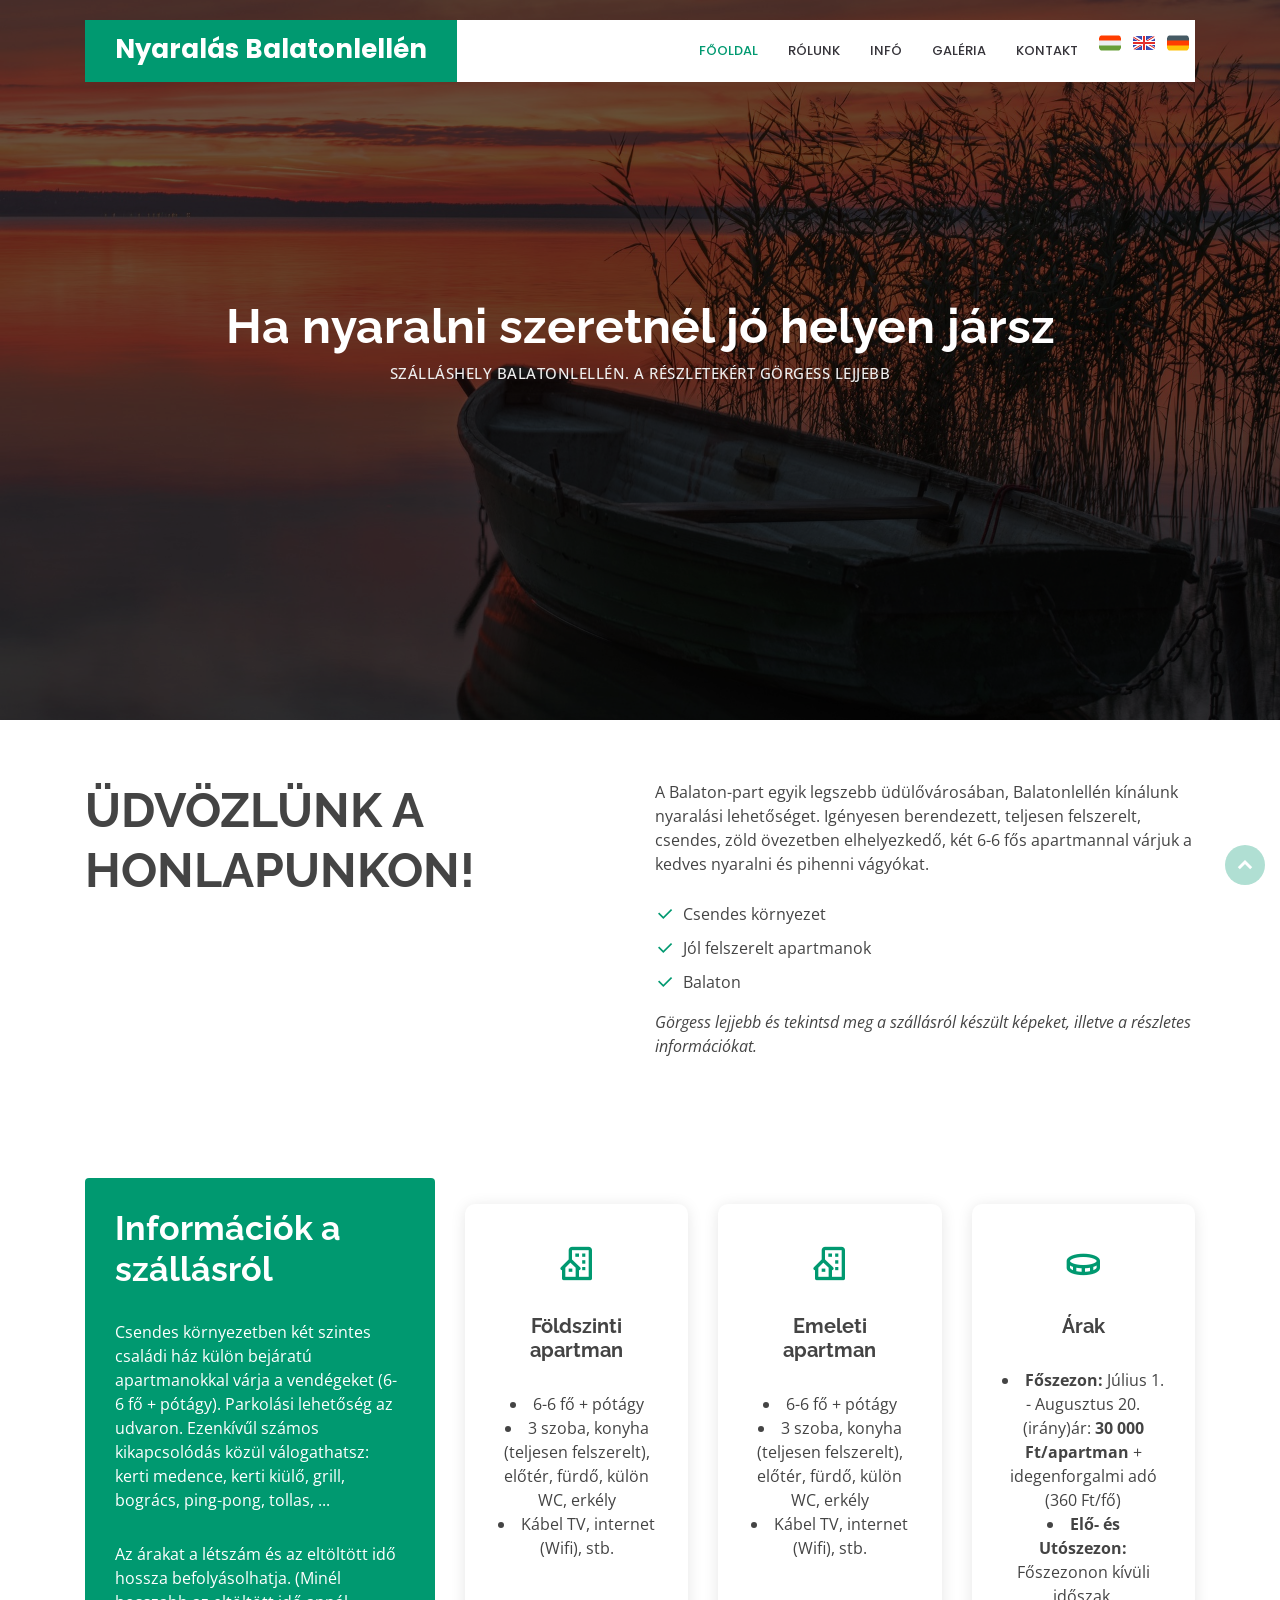
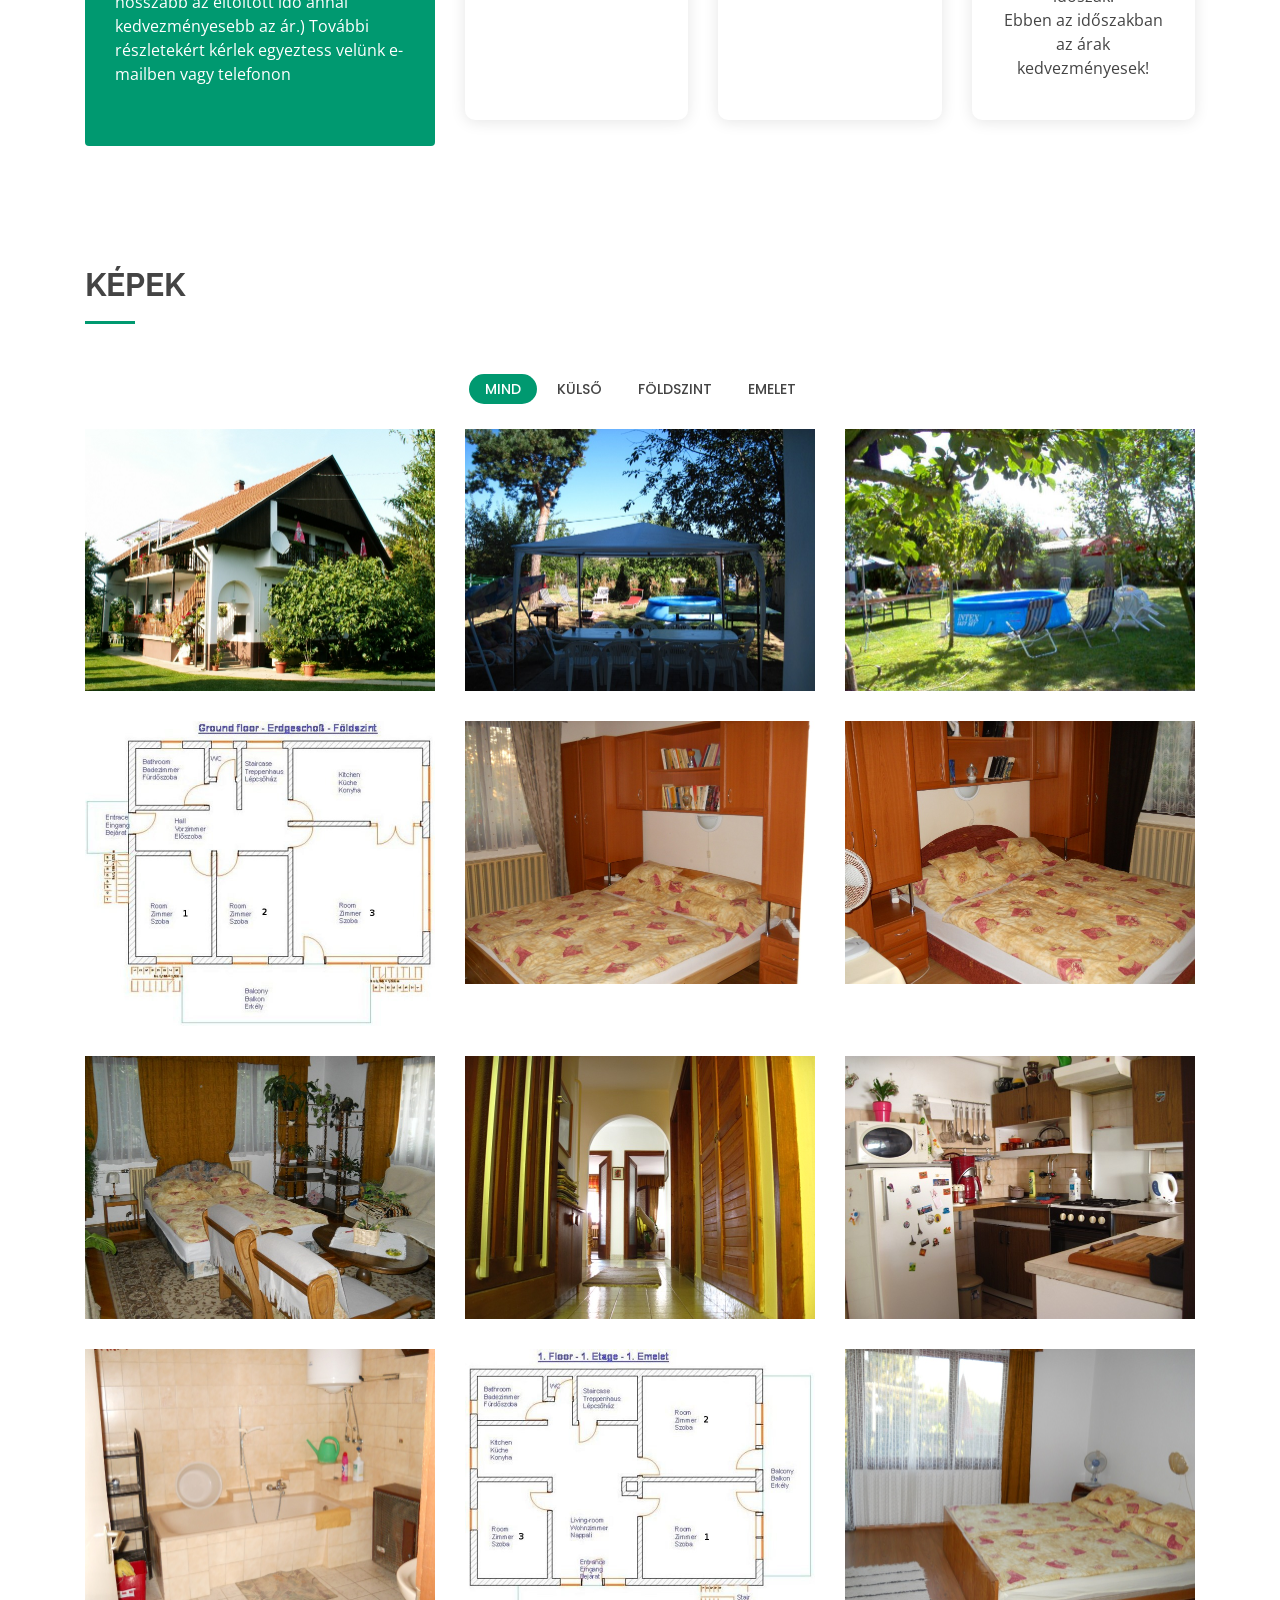
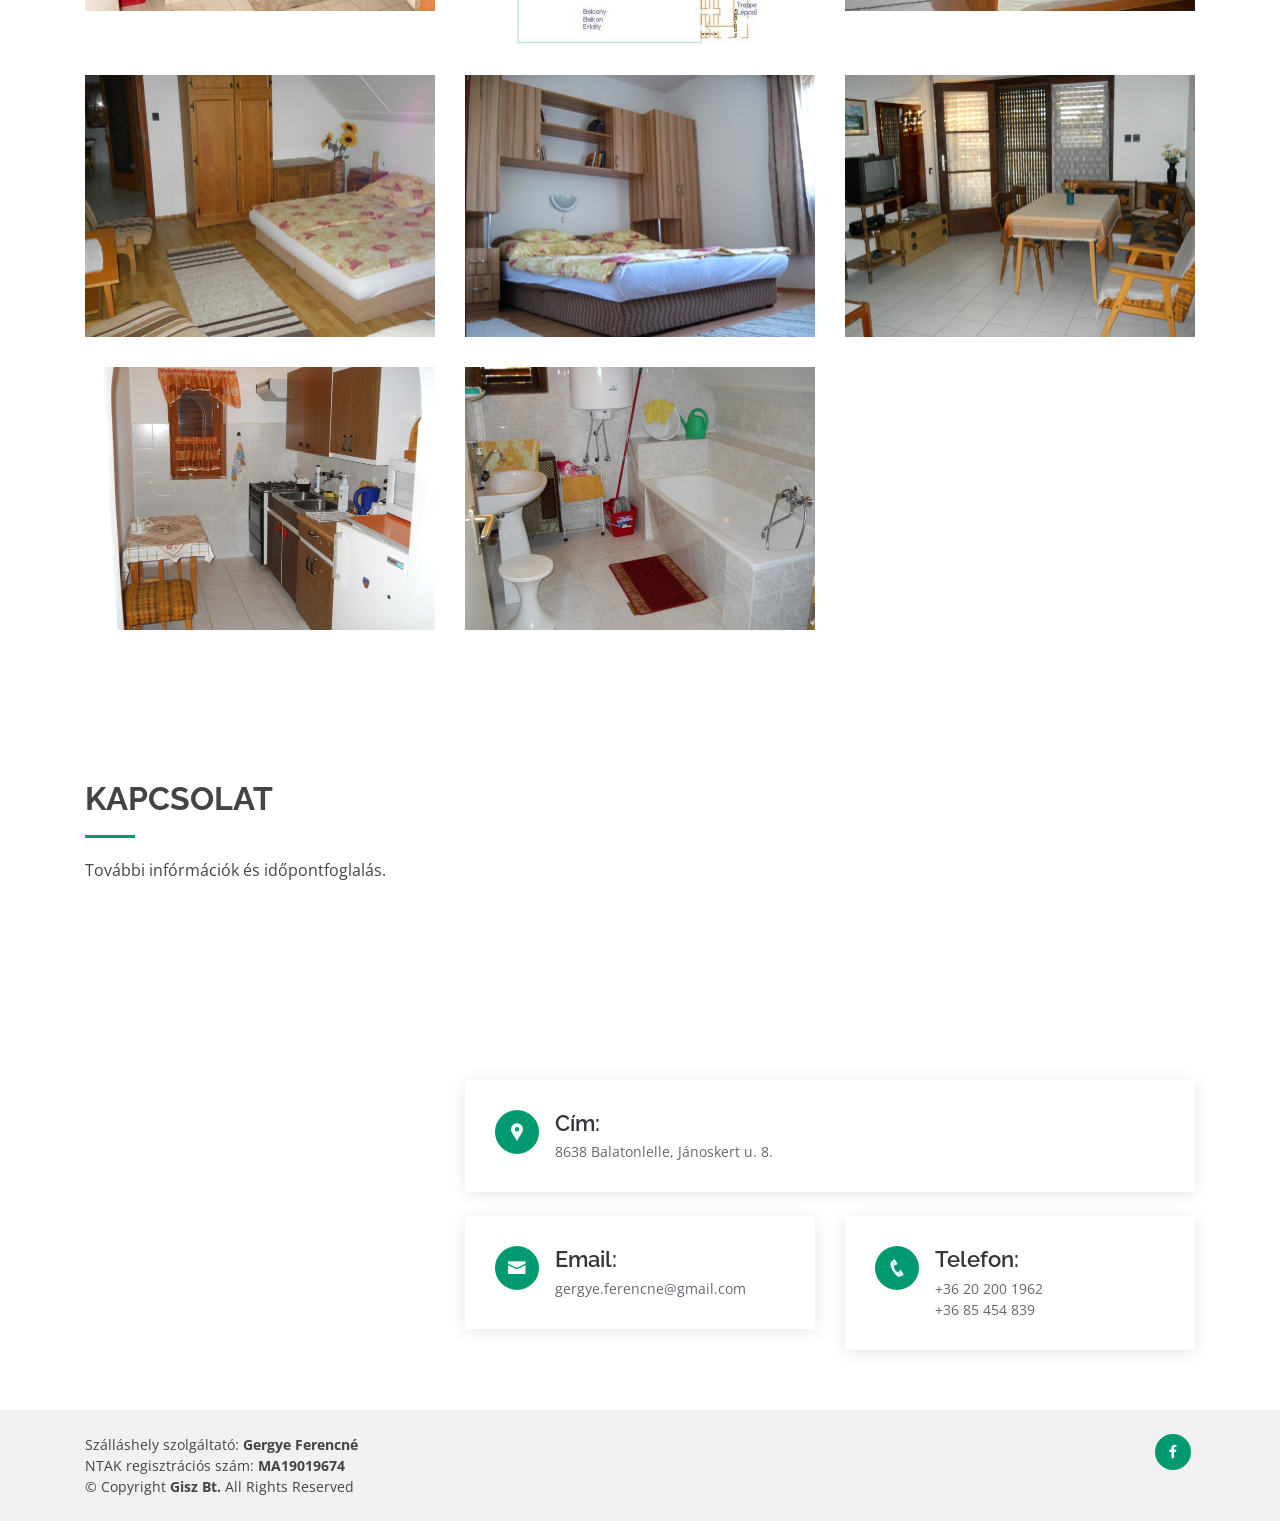
==== index.html @ f030c822 "initial" ====
<!DOCTYPE html>
<html lang="hu">

<head>
    <meta charset="utf-8">
    <meta content="width=device-width, initial-scale=1.0" name="viewport">

    <title>Holiday in Balatonlelle</title>
    <meta name="description" content="Kellemes, családbarát apartmanok Balatonlellen. Két különbejáratú apartman 3-3 szobával 6-6 főnek.">
    <meta content="Apartman, Szállás, Balaton, Balatonlelle" name="keywords">

    <link href="assets/img/favicon.ico" rel="icon">
    <link href="assets/img/favicon.ico" rel="apple-touch-icon">

    <link href="https://fonts.googleapis.com/css?family=Open+Sans:300,300i,400,400i,600,600i,700,700i|Raleway:300,300i,400,400i,500,500i,600,600i,700,700i|Poppins:300,300i,400,400i,500,500i,600,600i,700,700i"
          rel="stylesheet">

    <link href="assets/vendor/bootstrap/css/bootstrap.min.css" rel="stylesheet">
    <link href="assets/vendor/icofont/icofont.min.css" rel="stylesheet">
    <link href="assets/vendor/boxicons/css/boxicons.min.css" rel="stylesheet">
    <link href="assets/vendor/remixicon/remixicon.css" rel="stylesheet">
    <link href="assets/vendor/venobox/venobox.css" rel="stylesheet">
    <link href="assets/vendor/owl.carousel/assets/owl.carousel.min.css" rel="stylesheet">
    <link href="assets/vendor/aos/aos.css" rel="stylesheet">

    <link href="assets/css/style.css" rel="stylesheet">
</head>

<body>

<!-- ======= Header ======= -->
<header id="header" class="fixed-top d-flex align-items-center">
    <div class="container">
        <div class="header-container d-flex align-items-center">
            <div class="logo mr-auto">
                <h1 class="text-light"><a href="index.html"><span>Nyaralás Balatonlellén</span></a></h1>
                <!-- Uncomment below if you prefer to use an image logo -->
                <!-- <a href="index.html"><img src="assets/img/logo.png" alt="" class="img-fluid"></a>-->
            </div>

            <nav class="nav-menu d-none d-lg-block">
                <ul>
                    <li class="active"><a href="#header">Főoldal</a></li>
                    <li><a href="#about">Rólunk</a></li>
                    <li><a href="#info">Infó</a></li>
                    <li><a href="#gallery">Galéria</a></li>
                    <li><a href="#contact">Kontakt</a></li>

                    <li class="get-started get-started-hu"><a href="index.html"></a></li>
                    <li class="get-started get-started-en"><a href="index_en.html"></a></li>
                    <li class="get-started get-started-de"><a href="index_en.html"></a></li>
                </ul>
            </nav>
        </div>
    </div>
</header>

<!-- ======= Hero Section ======= -->
<section id="hero" class="d-flex align-items-center">
    <div class="container text-center position-relative" data-aos="fade-in" data-aos-delay="200">
        <h1>Ha nyaralni szeretnél jó helyen jársz</h1>
        <h2>Szálláshely Balatonlellén. A részletekért görgess lejjebb</h2>
    </div>
</section><!-- End Hero -->

<main id="main">

    <!-- ======= About Section ======= -->
    <section id="about" class="about">
        <div class="container">

            <div class="row content">
                <div class="col-lg-6" data-aos="fade-right" data-aos-delay="100">
                    <h2>Üdvözlünk a honlapunkon!</h2>
                </div>
                <div class="col-lg-6 pt-4 pt-lg-0" data-aos="fade-left" data-aos-delay="200">
                    <p>
                        A Balaton-part egyik legszebb üdülővárosában, Balatonlellén kínálunk nyaralási lehetőséget.
                        Igényesen berendezett, teljesen felszerelt, csendes, zöld övezetben elhelyezkedő, két 6-6 fős
                        apartmannal várjuk a kedves nyaralni és pihenni vágyókat.
                    </p>
                    <ul>
                        <li><i class="ri-check-line"></i> Csendes környezet
                        </li>
                        <li><i class="ri-check-line"></i> Jól felszerelt apartmanok
                        </li>
                        <li><i class="ri-check-line"></i> Balaton
                        </li>
                    </ul>
                    <p class="font-italic">
                        Görgess lejjebb és tekintsd meg a szállásról készült képeket, illetve a részletes információkat.
                    </p>
                </div>
            </div>

        </div>
    </section><!-- End About Section -->

    <!-- ======= Info Section ======= -->
    <section id="info" class="info">
        <div class="container">

            <div class="row">
                <div class="col-lg-4 d-flex align-items-stretch" data-aos="fade-right">
                    <div class="content">
                        <h3>Információk a szállásról</h3>
                        <p>
                            Csendes környezetben két szintes családi ház külön bejáratú apartmanokkal várja a
                            vendégeket (6-6 fő + pótágy). Parkolási lehetőség az udvaron. Ezenkívűl számos kikapcsolódás közül
                            válogathatsz: kerti medence, kerti kiülő, grill, bogrács, ping-pong, tollas, ...
                        </p>
                        <p>Az árakat a létszám és az eltöltött idő hossza befolyásolhatja. (Minél hosszabb az
                            eltöltött idő annál kedvezményesebb az ár.) További részletekért kérlek
                            egyeztess velünk e-mailben vagy telefonon</p>
                    </div>
                </div>
                <div class="col-lg-8 d-flex align-items-stretch">
                    <div class="icon-boxes d-flex flex-column justify-content-center">
                        <div class="row">
                            <div class="col-xl-4 d-flex align-items-stretch" data-aos="zoom-in" data-aos-delay="100">
                                <div class="icon-box mt-4 mt-xl-0">
                                    <i class="bx bx-building-house"></i>
                                    <h4>Földszinti apartman</h4>
                                    <li>6-6 fő + pótágy</li>
                                    <li>3 szoba, konyha (teljesen felszerelt), előtér, fürdő, külön WC, erkély</li>
                                    <li>Kábel TV, internet (Wifi), stb.</li>
                                </div>
                            </div>
                            <div class="col-xl-4 d-flex align-items-stretch" data-aos="zoom-in" data-aos-delay="100">
                                <div class="icon-box mt-4 mt-xl-0">
                                    <i class="bx bx-building-house"></i>
                                    <h4>Emeleti apartman</h4>
                                    <li>6-6 fő + pótágy</li>
                                    <li>3 szoba, konyha (teljesen felszerelt), előtér, fürdő, külön WC, erkély</li>
                                    <li>Kábel TV, internet (Wifi), stb.</li>
                                </div>
                            </div>
                            <div class="col-xl-4 d-flex align-items-stretch" data-aos="zoom-in" data-aos-delay="200">
                                <div class="icon-box mt-4 mt-xl-0">
                                    <i class="bx bx-coin"></i>
                                    <h4>Árak</h4>
                                    <li><b>Főszezon:</b> Július 1. - Augusztus 20.<br/>
                                        (irány)ár: <b>30 000 Ft/apartman</b> + idegenforgalmi adó (360 Ft/fő)
                                    </li>
                                    <li><b>Elő- és Utószezon:</b> Főszezonon kívüli időszak.<br/>
                                        Ebben az időszakban az árak kedvezményesek!
                                    </li>
                                </div>
                            </div>
                        </div>
                    </div><!-- End .content-->
                </div>
            </div>

        </div>
    </section><!-- End Info Section -->

    <!-- ======= Portfolio Section ======= -->
    <section id="gallery" class="portfolio">
        <div class="container">

            <div class="section-title" data-aos="fade-left">
                <h2>Képek</h2>
            </div>

            <div class="row" data-aos="fade-up" data-aos-delay="100">
                <div class="col-lg-12 d-flex justify-content-center">
                    <ul id="portfolio-flters">
                        <li data-filter="*" class="filter-active">Mind</li>
                        <li data-filter=".filter-out">Külső</li>
                        <li data-filter=".filter-ground">Földszint</li>
                        <li data-filter=".filter-upstairs">Emelet</li>
                    </ul>
                </div>
            </div>

            <div class="row portfolio-container" data-aos="fade-up" data-aos-delay="200">

                <div class="col-lg-4 col-md-6 portfolio-item filter-out">
                    <div class="portfolio-wrap">
                        <img src="assets/img/gallery/kulso1.JPG" class="img-fluid" alt="">
                        <div class="portfolio-info">
                            <div class="portfolio-links">
                                <a href="assets/img/gallery/kulso1.JPG" data-gall="portfolioGallery"
                                   class="venobox" title="Külső"><i class="bx bx-zoom-in"></i></a>
                            </div>
                        </div>
                    </div>
                </div>

                <div class="col-lg-4 col-md-6 portfolio-item filter-out">
                    <div class="portfolio-wrap">
                        <img src="assets/img/gallery/udvar1.JPG" class="img-fluid" alt="">
                        <div class="portfolio-info">
                            <div class="portfolio-links">
                                <a href="assets/img/gallery/udvar1.JPG" data-gall="portfolioGallery"
                                   class="venobox" title="Udvar"><i class="bx bx-zoom-in"></i></a>
                            </div>
                        </div>
                    </div>
                </div>

                <div class="col-lg-4 col-md-6 portfolio-item filter-out">
                    <div class="portfolio-wrap">
                        <img src="assets/img/gallery/udvar2.JPG" class="img-fluid" alt="">
                        <div class="portfolio-info">
                            <div class="portfolio-links">
                                <a href="assets/img/gallery/udvar2.JPG" data-gall="portfolioGallery"
                                   class="venobox" title="Udvar"><i class="bx bx-zoom-in"></i></a>
                            </div>
                        </div>
                    </div>
                </div>

                <div class="col-lg-4 col-md-6 portfolio-item filter-ground">
                    <div class="portfolio-wrap">
                        <img src="assets/img/gallery/also_szint.JPG" class="img-fluid" alt="">
                        <div class="portfolio-info">
                            <div class="portfolio-links">
                                <a href="assets/img/gallery/also_szint.JPG" data-gall="portfolioGallery"
                                   class="venobox" title="Alsó szint"><i class="bx bx-zoom-in"></i></a>
                            </div>
                        </div>
                    </div>
                </div>

                <div class="col-lg-4 col-md-6 portfolio-item filter-ground">
                    <div class="portfolio-wrap">
                        <img src="assets/img/gallery/szoba1_also.JPG" class="img-fluid" alt="">
                        <div class="portfolio-info">
                            <div class="portfolio-links">
                                <a href="assets/img/gallery/szoba1_also.JPG" data-gall="portfolioGallery"
                                   class="venobox" title="Szoba"><i class="bx bx-zoom-in"></i></a>
                            </div>
                        </div>
                    </div>
                </div>

                <div class="col-lg-4 col-md-6 portfolio-item filter-ground">
                    <div class="portfolio-wrap">
                        <img src="assets/img/gallery/szoba2_also.JPG" class="img-fluid" alt="">
                        <div class="portfolio-info">
                            <div class="portfolio-links">
                                <a href="assets/img/gallery/szoba2_also.JPG" data-gall="portfolioGallery"
                                   class="venobox" title="Szoba"><i class="bx bx-zoom-in"></i></a>
                            </div>
                        </div>
                    </div>
                </div>

                <div class="col-lg-4 col-md-6 portfolio-item filter-ground">
                    <div class="portfolio-wrap">
                        <img src="assets/img/gallery/szoba3_also.JPG" class="img-fluid" alt="">
                        <div class="portfolio-info">
                            <div class="portfolio-links">
                                <a href="assets/img/gallery/szoba3_also.JPG" data-gall="portfolioGallery"
                                   class="venobox" title="Szoba"><i class="bx bx-zoom-in"></i></a>
                            </div>
                        </div>
                    </div>
                </div>

                <div class="col-lg-4 col-md-6 portfolio-item filter-ground">
                    <div class="portfolio-wrap">
                        <img src="assets/img/gallery/hall_also.JPG" class="img-fluid" alt="">
                        <div class="portfolio-info">
                            <div class="portfolio-links">
                                <a href="assets/img/gallery/hall_also.JPG" data-gall="portfolioGallery"
                                   class="venobox" title="Előtér"><i class="bx bx-zoom-in"></i></a>
                            </div>
                        </div>
                    </div>
                </div>

                <div class="col-lg-4 col-md-6 portfolio-item filter-ground">
                    <div class="portfolio-wrap">
                        <img src="assets/img/gallery/konyha_also.JPG" class="img-fluid" alt="">
                        <div class="portfolio-info">
                            <div class="portfolio-links">
                                <a href="assets/img/gallery/konyha_also.JPG" data-gall="portfolioGallery"
                                   class="venobox" title="Konyha"><i class="bx bx-zoom-in"></i></a>
                            </div>
                        </div>
                    </div>
                </div>

                <div class="col-lg-4 col-md-6 portfolio-item filter-ground">
                    <div class="portfolio-wrap">
                        <img src="assets/img/gallery/furdo_also.JPG" class="img-fluid" alt="">
                        <div class="portfolio-info">
                            <div class="portfolio-links">
                                <a href="assets/img/gallery/furdo_also.JPG" data-gall="portfolioGallery"
                                   class="venobox" title="Fürdő"><i class="bx bx-zoom-in"></i></a>
                            </div>
                        </div>
                    </div>
                </div>

                <div class="col-lg-4 col-md-6 portfolio-item filter-upstairs">
                    <div class="portfolio-wrap">
                        <img src="assets/img/gallery/emelet.JPG" class="img-fluid" alt="">
                        <div class="portfolio-info">
                            <div class="portfolio-links">
                                <a href="assets/img/gallery/emelet.JPG" data-gall="portfolioGallery"
                                   class="venobox" title="Emelet"><i class="bx bx-zoom-in"></i></a>
                            </div>
                        </div>
                    </div>
                </div>

                <div class="col-lg-4 col-md-6 portfolio-item filter-upstairs">
                    <div class="portfolio-wrap">
                        <img src="assets/img/gallery/szoba1_emelet.JPG" class="img-fluid" alt="">
                        <div class="portfolio-info">
                            <div class="portfolio-links">
                                <a href="assets/img/gallery/szoba1_emelet.JPG" data-gall="portfolioGallery"
                                   class="venobox" title="Szoba"><i class="bx bx-zoom-in"></i></a>
                            </div>
                        </div>
                    </div>
                </div>

                <div class="col-lg-4 col-md-6 portfolio-item filter-upstairs">
                    <div class="portfolio-wrap">
                        <img src="assets/img/gallery/szoba2_emelet.JPG" class="img-fluid" alt="">
                        <div class="portfolio-info">
                            <div class="portfolio-links">
                                <a href="assets/img/gallery/szoba2_emelet.JPG" data-gall="portfolioGallery"
                                   class="venobox" title="Szoba"><i class="bx bx-zoom-in"></i></a>
                            </div>
                        </div>
                    </div>
                </div>

                <div class="col-lg-4 col-md-6 portfolio-item filter-upstairs">
                    <div class="portfolio-wrap">
                        <img src="assets/img/gallery/szoba3_emelet.JPG" class="img-fluid" alt="">
                        <div class="portfolio-info">
                            <div class="portfolio-links">
                                <a href="assets/img/gallery/szoba3_emelet.JPG" data-gall="portfolioGallery"
                                   class="venobox" title="Szoba"><i class="bx bx-zoom-in"></i></a>
                            </div>
                        </div>
                    </div>
                </div>

                <div class="col-lg-4 col-md-6 portfolio-item filter-upstairs">
                    <div class="portfolio-wrap">
                        <img src="assets/img/gallery/hall_emelet.JPG" class="img-fluid" alt="">
                        <div class="portfolio-info">
                            <div class="portfolio-links">
                                <a href="assets/img/gallery/hall_emelet.JPG" data-gall="portfolioGallery"
                                   class="venobox" title="Előtér"><i class="bx bx-zoom-in"></i></a>
                            </div>
                        </div>
                    </div>
                </div>

                <div class="col-lg-4 col-md-6 portfolio-item filter-upstairs">
                    <div class="portfolio-wrap">
                        <img src="assets/img/gallery/konyha_emelet.JPG" class="img-fluid" alt="">
                        <div class="portfolio-info">
                            <div class="portfolio-links">
                                <a href="assets/img/gallery/konyha_emelet.JPG" data-gall="portfolioGallery"
                                   class="venobox" title="Konyha"><i class="bx bx-zoom-in"></i></a>
                            </div>
                        </div>
                    </div>
                </div>

                <div class="col-lg-4 col-md-6 portfolio-item filter-upstairs">
                    <div class="portfolio-wrap">
                        <img src="assets/img/gallery/furdo_emelet.JPG" class="img-fluid" alt="">
                        <div class="portfolio-info">
                            <div class="portfolio-links">
                                <a href="assets/img/gallery/furdo_emelet.JPG" data-gall="portfolioGallery"
                                   class="venobox" title="Fürdő"><i class="bx bx-zoom-in"></i></a>
                            </div>
                        </div>
                    </div>
                </div>

            </div>
        </div>
    </section><!-- End Portfolio Section -->

    <!-- ======= Contact Section ======= -->
    <section id="contact" class="contact">
        <div class="container">
            <div class="row">
                <div class="col-lg-4" data-aos="fade-right">
                    <div class="section-title">
                        <h2>Kapcsolat</h2>
                        <p>További infórmációk és időpontfoglalás.</p>
                    </div>
                </div>

                <div class="col-lg-8" data-aos="fade-up" data-aos-delay="100">
                    <iframe style="border:0; width: 100%; height: 270px;"
                            src="https://www.google.com/maps/embed?pb=!1m21!1m12!1m3!1d789.2087166116268!2d17.696441098929743!3d46.77758957178244!2m3!1f0!2f0!3f0!3m2!1i1024!2i768!4f13.1!4m6!3e0!4m0!4m3!3m2!1d46.7779397!2d17.6967851!5e0!3m2!1shu!2shu!4v1587500261758!5m2!1shu!2shu"
                            frameborder="0" allowfullscreen></iframe>
                    <div class="info mt-4">
                        <i class="icofont-google-map"></i>
                        <h4>Cím:</h4>
                        <p>8638 Balatonlelle, Jánoskert u. 8.</p>
                    </div>
                    <div class="row">
                        <div class="col-lg-6 mt-4">
                            <div class="info">
                                <i class="icofont-envelope"></i>
                                <h4>Email:</h4>
                                <p>gergye.ferencne@gmail.com</p>
                            </div>
                        </div>
                        <div class="col-lg-6">
                            <div class="info w-100 mt-4">
                                <i class="icofont-phone"></i>
                                <h4>Telefon:</h4>
                                <p>+36 20 200 1962</p>
                                <p>+36 85 454 839</p>
                            </div>
                        </div>
                    </div>
                </div>
            </div>

        </div>
    </section><!-- End Contact Section -->

</main><!-- End #main -->

<!-- ======= Footer ======= -->
<footer id="footer">
    <div class="container d-md-flex py-4">

        <div class="mr-md-auto text-center text-md-left">
            <div class="copyright">
                Szálláshely szolgáltató: <strong><span>Gergye Ferencné</span></strong><br/>
                NTAK regisztrációs szám: <strong><span>MA19019674</span></strong><br/>
                &copy; Copyright <strong><span>Gisz Bt.</span></strong> All Rights Reserved
            </div>
        </div>
        <div class="social-links text-center text-md-right pt-3 pt-md-0">
            <a href="https://www.facebook.com/holiday.giszbt.hu" class="facebook"><i class="bx bxl-facebook"></i></a>
        </div>
    </div>
</footer><!-- End Footer -->

<a href="#" class="back-to-top"><i class="icofont-simple-up"></i></a>

<!-- Vendor JS Files -->
<script src="assets/vendor/jquery/jquery.min.js"></script>
<script src="assets/vendor/bootstrap/js/bootstrap.bundle.min.js"></script>
<script src="assets/vendor/jquery.easing/jquery.easing.min.js"></script>
<script src="assets/vendor/php-email-form/validate.js"></script>
<script src="assets/vendor/waypoints/jquery.waypoints.min.js"></script>
<script src="assets/vendor/counterup/counterup.min.js"></script>
<script src="assets/vendor/isotope-layout/isotope.pkgd.min.js"></script>
<script src="assets/vendor/venobox/venobox.min.js"></script>
<script src="assets/vendor/owl.carousel/owl.carousel.min.js"></script>
<script src="assets/vendor/aos/aos.js"></script>

<!-- Template Main JS File -->
<script src="assets/js/main.js"></script>

</body>

</html>
---- assets/vendor/venobox/venobox.css ----
/* ------ venobox.css --------*/
.vbox-overlay *, .vbox-overlay *:before, .vbox-overlay *:after{
    -webkit-backface-visibility: hidden;
    -webkit-box-sizing:border-box;
    -moz-box-sizing:border-box;
    box-sizing:border-box;
}
.vbox-overlay * { 
    -webkit-backface-visibility: visible;
    backface-visibility: visible;
}
.vbox-overlay{
    display: -webkit-flex;
    display: flex;
    -webkit-flex-direction: column;
    flex-direction: column;
    -webkit-justify-content: center;
    justify-content: center;
    -webkit-align-items: center;
    align-items: center;
    position: fixed;
    left: 0;
    top: 0;
    bottom: 0;
    right: 0;
    z-index: 999999;
}

/* ----- navigation ----- */
.vbox-title{
    width: 100%;
    height: 40px;
    float: left;
    text-align: center;
    line-height: 28px;
    font-size: 12px;
    padding: 6px 50px;
    overflow: hidden;
    position: fixed;
    display: none;
    left: 0;
    z-index: 89;
}
.vbox-close{
    cursor: pointer;
    position: fixed;
    top: -1px;
    right: 0;
    width: 50px;
    height: 40px;
    padding: 6px;
    display: block;
    background-position:10px center;
    overflow: hidden;
    font-size: 24px;
    line-height: 1;
    text-align: center;
    z-index: 99;
}
.vbox-left{
    cursor: pointer;
    position: fixed;
    left: 0;
    height: 40px;
    overflow: hidden;
    line-height: 28px;
    font-size: 12px;
    z-index: 99;
    display: flex;
    align-items:center;
}
.vbox-num{
    display: inline-block;
    margin: 6px 0 6px 15px;
}
/* ----- Social share ----- */
.vbox-share{
    line-height: 28px;
    font-size: 12px;
    overflow: hidden;
    position: fixed;
    left: 0;
    z-index: 98;
    display: flex;
    align-items:center;
    justify-content: center;
    width: 100%;
    text-align: center;
}
.vbox-share svg{
    max-height: 28px;
    width: 28px;
    z-index: 10;
    margin-left: 12px;
    margin-top: 6px;
    margin-bottom: 6px;
    vertical-align: middle;
}


/* ----- navigation ARROWS ----- */
.vbox-next, .vbox-prev{
    position: fixed;
    top: 50%;
    margin-top: -15px;
    overflow: hidden;
    cursor: pointer;
    display: block;
    width: 45px;
    height: 45px;
    z-index: 99;
}
.vbox-next span, .vbox-prev span{
    position: relative;
    width: 20px;
    height: 20px;
    border: 2px solid transparent;
    border-top-color: #B6B6B6;
    border-right-color: #B6B6B6;
    text-indent: -100px;
    position: absolute;
    top: 8px;
    display: block;
}
.vbox-prev{
    left: 15px;
}
.vbox-next{
    right: 15px;
}
.vbox-prev span{
    left: 10px;
    -ms-transform: rotate(-135deg);
    -webkit-transform: rotate(-135deg);
    transform: rotate(-135deg);
}
.vbox-next span{
    -ms-transform: rotate(45deg);
    -webkit-transform: rotate(45deg);
    transform: rotate(45deg);
    right: 10px;
}
/* ------- inline window ------ */
.vbox-inline{
    width: 420px;
    height: 315px;
    height: 70vh;
    padding: 10px;
    background: #fff;
    margin: 0 auto;
    overflow: auto;
    text-align: left;
}
/* ------- Video & iFrames window ------ */
.venoframe{
    max-width: 100%;
    width: 100%;
    border: none;
    width: 100%;
    height: 260px;
    height: 70vh;
}
.venoframe.vbvid{
    height: 260px;
}
@media (min-width: 768px) {
    .venoframe, .vbox-inline{
        width: 90%;
        height: 360px;
        height: 70vh;
    }
    .venoframe.vbvid{
        width: 640px;
        height: 360px;
    }
}
@media (min-width: 992px) {
    .venoframe, .vbox-inline{
        max-width: 1200px;
        width: 80%;
        height: 540px;
        height: 70vh;
    }
    .venoframe.vbvid{
        width: 960px;
        height: 540px;
    }
}
/* 
Please do NOT edit this part! 
or at least read this note: http://i.imgur.com/7C0ws9e.gif
*/
.vbox-open{
    overflow: hidden;
}
.vbox-container{
    position: absolute;
    left: 0;
    right: 0;
    top: 0;
    bottom: 0;
    overflow-x: hidden;
    overflow-y: scroll;
    overflow-scrolling: touch;
    -webkit-overflow-scrolling: touch;
    z-index: 20;
    max-height: 100%;

}

.vbox-content{
    text-align: center;
    float: left;
    width: 100%;
    position: relative;
    overflow: hidden;
    padding: 20px 4%;
}
.vbox-container img{
    max-width: 100%;
    height: auto;
}
.vbox-figlio{
    box-shadow: 0 0 12px rgba(0,0,0,0.19), 0 6px 6px rgba(0,0,0,0.23);
    max-width: 100%;
    text-align: initial;
}
img.vbox-figlio{
    -webkit-user-select: none;
-khtml-user-select: none;
-moz-user-select: none;
-o-user-select: none;
user-select: none;
}
.vbox-content.swipe-left{
    margin-left: -200px !important;
}
.vbox-content.swipe-right{
    margin-left: 200px !important;
}
.vbox-animated{
    webkit-transition: margin 300ms ease-out;
    transition: margin 300ms ease-out;
}

/* ---------- preloader ----------
 * SPINKIT 
 * http://tobiasahlin.com/spinkit/
-------------------------------- */
.sk-double-bounce,.sk-rotating-plane{width:40px;height:40px;margin:40px auto}.sk-rotating-plane{background-color:#333;-webkit-animation:sk-rotatePlane 1.2s infinite ease-in-out;animation:sk-rotatePlane 1.2s infinite ease-in-out}@-webkit-keyframes sk-rotatePlane{0%{-webkit-transform:perspective(120px) rotateX(0) rotateY(0);transform:perspective(120px) rotateX(0) rotateY(0)}50%{-webkit-transform:perspective(120px) rotateX(-180.1deg) rotateY(0);transform:perspective(120px) rotateX(-180.1deg) rotateY(0)}100%{-webkit-transform:perspective(120px) rotateX(-180deg) rotateY(-179.9deg);transform:perspective(120px) rotateX(-180deg) rotateY(-179.9deg)}}@keyframes sk-rotatePlane{0%{-webkit-transform:perspective(120px) rotateX(0) rotateY(0);transform:perspective(120px) rotateX(0) rotateY(0)}50%{-webkit-transform:perspective(120px) rotateX(-180.1deg) rotateY(0);transform:perspective(120px) rotateX(-180.1deg) rotateY(0)}100%{-webkit-transform:perspective(120px) rotateX(-180deg) rotateY(-179.9deg);transform:perspective(120px) rotateX(-180deg) rotateY(-179.9deg)}}.sk-double-bounce{position:relative}.sk-double-bounce .sk-child{width:100%;height:100%;border-radius:50%;background-color:#333;opacity:.6;position:absolute;top:0;left:0;-webkit-animation:sk-doubleBounce 2s infinite ease-in-out;animation:sk-doubleBounce 2s infinite ease-in-out}.sk-chasing-dots .sk-child,.sk-spinner-pulse,.sk-three-bounce .sk-child{background-color:#333;border-radius:100%}.sk-double-bounce .sk-double-bounce2{-webkit-animation-delay:-1s;animation-delay:-1s}@-webkit-keyframes sk-doubleBounce{0%,100%{-webkit-transform:scale(0);transform:scale(0)}50%{-webkit-transform:scale(1);transform:scale(1)}}@keyframes sk-doubleBounce{0%,100%{-webkit-transform:scale(0);transform:scale(0)}50%{-webkit-transform:scale(1);transform:scale(1)}}.sk-wave{margin:40px auto;width:50px;height:40px;text-align:center;font-size:10px}.sk-wave .sk-rect{background-color:#333;height:100%;width:6px;display:inline-block;-webkit-animation:sk-waveStretchDelay 1.2s infinite ease-in-out;animation:sk-waveStretchDelay 1.2s infinite ease-in-out}.sk-wave .sk-rect1{-webkit-animation-delay:-1.2s;animation-delay:-1.2s}.sk-wave .sk-rect2{-webkit-animation-delay:-1.1s;animation-delay:-1.1s}.sk-wave .sk-rect3{-webkit-animation-delay:-1s;animation-delay:-1s}.sk-wave .sk-rect4{-webkit-animation-delay:-.9s;animation-delay:-.9s}.sk-wave .sk-rect5{-webkit-animation-delay:-.8s;animation-delay:-.8s}@-webkit-keyframes sk-waveStretchDelay{0%,100%,40%{-webkit-transform:scaleY(.4);transform:scaleY(.4)}20%{-webkit-transform:scaleY(1);transform:scaleY(1)}}@keyframes sk-waveStretchDelay{0%,100%,40%{-webkit-transform:scaleY(.4);transform:scaleY(.4)}20%{-webkit-transform:scaleY(1);transform:scaleY(1)}}.sk-wandering-cubes{margin:40px auto;width:40px;height:40px;position:relative}.sk-wandering-cubes .sk-cube{background-color:#333;width:10px;height:10px;position:absolute;top:0;left:0;-webkit-animation:sk-wanderingCube 1.8s ease-in-out -1.8s infinite both;animation:sk-wanderingCube 1.8s ease-in-out -1.8s infinite both}.sk-chasing-dots,.sk-spinner-pulse{width:40px;height:40px;margin:40px auto}.sk-wandering-cubes .sk-cube2{-webkit-animation-delay:-.9s;animation-delay:-.9s}@-webkit-keyframes sk-wanderingCube{0%{-webkit-transform:rotate(0);transform:rotate(0)}25%{-webkit-transform:translateX(30px) rotate(-90deg) scale(.5);transform:translateX(30px) rotate(-90deg) scale(.5)}50%{-webkit-transform:translateX(30px) translateY(30px) rotate(-179deg);transform:translateX(30px) translateY(30px) rotate(-179deg)}50.1%{-webkit-transform:translateX(30px) translateY(30px) rotate(-180deg);transform:translateX(30px) translateY(30px) rotate(-180deg)}75%{-webkit-transform:translateX(0) translateY(30px) rotate(-270deg) scale(.5);transform:translateX(0) translateY(30px) rotate(-270deg) scale(.5)}100%{-webkit-transform:rotate(-360deg);transform:rotate(-360deg)}}@keyframes sk-wanderingCube{0%{-webkit-transform:rotate(0);transform:rotate(0)}25%{-webkit-transform:translateX(30px) rotate(-90deg) scale(.5);transform:translateX(30px) rotate(-90deg) scale(.5)}50%{-webkit-transform:translateX(30px) translateY(30px) rotate(-179deg);transform:translateX(30px) translateY(30px) rotate(-179deg)}50.1%{-webkit-transform:translateX(30px) translateY(30px) rotate(-180deg);transform:translateX(30px) translateY(30px) rotate(-180deg)}75%{-webkit-transform:translateX(0) translateY(30px) rotate(-270deg) scale(.5);transform:translateX(0) translateY(30px) rotate(-270deg) scale(.5)}100%{-webkit-transform:rotate(-360deg);transform:rotate(-360deg)}}.sk-spinner-pulse{-webkit-animation:sk-pulseScaleOut 1s infinite ease-in-out;animation:sk-pulseScaleOut 1s infinite ease-in-out}@-webkit-keyframes sk-pulseScaleOut{0%{-webkit-transform:scale(0);transform:scale(0)}100%{-webkit-transform:scale(1);transform:scale(1);opacity:0}}@keyframes sk-pulseScaleOut{0%{-webkit-transform:scale(0);transform:scale(0)}100%{-webkit-transform:scale(1);transform:scale(1);opacity:0}}.sk-chasing-dots{position:relative;text-align:center;-webkit-animation:sk-chasingDotsRotate 2s infinite linear;animation:sk-chasingDotsRotate 2s infinite linear}.sk-chasing-dots .sk-child{width:60%;height:60%;display:inline-block;position:absolute;top:0;-webkit-animation:sk-chasingDotsBounce 2s infinite ease-in-out;animation:sk-chasingDotsBounce 2s infinite ease-in-out}.sk-chasing-dots .sk-dot2{top:auto;bottom:0;-webkit-animation-delay:-1s;animation-delay:-1s}@-webkit-keyframes sk-chasingDotsRotate{100%{-webkit-transform:rotate(360deg);transform:rotate(360deg)}}@keyframes sk-chasingDotsRotate{100%{-webkit-transform:rotate(360deg);transform:rotate(360deg)}}@-webkit-keyframes sk-chasingDotsBounce{0%,100%{-webkit-transform:scale(0);transform:scale(0)}50%{-webkit-transform:scale(1);transform:scale(1)}}@keyframes sk-chasingDotsBounce{0%,100%{-webkit-transform:scale(0);transform:scale(0)}50%{-webkit-transform:scale(1);transform:scale(1)}}.sk-three-bounce{margin:40px auto;width:80px;text-align:center}.sk-three-bounce .sk-child{width:20px;height:20px;display:inline-block;-webkit-animation:sk-three-bounce 1.4s ease-in-out 0s infinite both;animation:sk-three-bounce 1.4s ease-in-out 0s infinite both}.sk-circle .sk-child:before,.sk-fading-circle .sk-circle:before{display:block;border-radius:100%;content:'';background-color:#333}.sk-three-bounce .sk-bounce1{-webkit-animation-delay:-.32s;animation-delay:-.32s}.sk-three-bounce .sk-bounce2{-webkit-animation-delay:-.16s;animation-delay:-.16s}@-webkit-keyframes sk-three-bounce{0%,100%,80%{-webkit-transform:scale(0);transform:scale(0)}40%{-webkit-transform:scale(1);transform:scale(1)}}@keyframes sk-three-bounce{0%,100%,80%{-webkit-transform:scale(0);transform:scale(0)}40%{-webkit-transform:scale(1);transform:scale(1)}}.sk-circle{margin:40px auto;width:40px;height:40px;position:relative}.sk-circle .sk-child{width:100%;height:100%;position:absolute;left:0;top:0}.sk-circle .sk-child:before{margin:0 auto;width:15%;height:15%;-webkit-animation:sk-circleBounceDelay 1.2s infinite ease-in-out both;animation:sk-circleBounceDelay 1.2s infinite ease-in-out both}.sk-circle .sk-circle2{-webkit-transform:rotate(30deg);-ms-transform:rotate(30deg);transform:rotate(30deg)}.sk-circle .sk-circle3{-webkit-transform:rotate(60deg);-ms-transform:rotate(60deg);transform:rotate(60deg)}.sk-circle .sk-circle4{-webkit-transform:rotate(90deg);-ms-transform:rotate(90deg);transform:rotate(90deg)}.sk-circle .sk-circle5{-webkit-transform:rotate(120deg);-ms-transform:rotate(120deg);transform:rotate(120deg)}.sk-circle .sk-circle6{-webkit-transform:rotate(150deg);-ms-transform:rotate(150deg);transform:rotate(150deg)}.sk-circle .sk-circle7{-webkit-transform:rotate(180deg);-ms-transform:rotate(180deg);transform:rotate(180deg)}.sk-circle .sk-circle8{-webkit-transform:rotate(210deg);-ms-transform:rotate(210deg);transform:rotate(210deg)}.sk-circle .sk-circle9{-webkit-transform:rotate(240deg);-ms-transform:rotate(240deg);transform:rotate(240deg)}.sk-circle .sk-circle10{-webkit-transform:rotate(270deg);-ms-transform:rotate(270deg);transform:rotate(270deg)}.sk-circle .sk-circle11{-webkit-transform:rotate(300deg);-ms-transform:rotate(300deg);transform:rotate(300deg)}.sk-circle .sk-circle12{-webkit-transform:rotate(330deg);-ms-transform:rotate(330deg);transform:rotate(330deg)}.sk-circle .sk-circle2:before{-webkit-animation-delay:-1.1s;animation-delay:-1.1s}.sk-circle .sk-circle3:before{-webkit-animation-delay:-1s;animation-delay:-1s}.sk-circle .sk-circle4:before{-webkit-animation-delay:-.9s;animation-delay:-.9s}.sk-circle .sk-circle5:before{-webkit-animation-delay:-.8s;animation-delay:-.8s}.sk-circle .sk-circle6:before{-webkit-animation-delay:-.7s;animation-delay:-.7s}.sk-circle .sk-circle7:before{-webkit-animation-delay:-.6s;animation-delay:-.6s}.sk-circle .sk-circle8:before{-webkit-animation-delay:-.5s;animation-delay:-.5s}.sk-circle .sk-circle9:before{-webkit-animation-delay:-.4s;animation-delay:-.4s}.sk-circle .sk-circle10:before{-webkit-animation-delay:-.3s;animation-delay:-.3s}.sk-circle .sk-circle11:before{-webkit-animation-delay:-.2s;animation-delay:-.2s}.sk-circle .sk-circle12:before{-webkit-animation-delay:-.1s;animation-delay:-.1s}@-webkit-keyframes sk-circleBounceDelay{0%,100%,80%{-webkit-transform:scale(0);transform:scale(0)}40%{-webkit-transform:scale(1);transform:scale(1)}}@keyframes sk-circleBounceDelay{0%,100%,80%{-webkit-transform:scale(0);transform:scale(0)}40%{-webkit-transform:scale(1);transform:scale(1)}}.sk-cube-grid{width:40px;height:40px;margin:40px auto}.sk-cube-grid .sk-cube{width:33.33%;height:33.33%;background-color:#333;float:left;-webkit-animation:sk-cubeGridScaleDelay 1.3s infinite ease-in-out;animation:sk-cubeGridScaleDelay 1.3s infinite ease-in-out}.sk-cube-grid .sk-cube1{-webkit-animation-delay:.2s;animation-delay:.2s}.sk-cube-grid .sk-cube2{-webkit-animation-delay:.3s;animation-delay:.3s}.sk-cube-grid .sk-cube3{-webkit-animation-delay:.4s;animation-delay:.4s}.sk-cube-grid .sk-cube4{-webkit-animation-delay:.1s;animation-delay:.1s}.sk-cube-grid .sk-cube5{-webkit-animation-delay:.2s;animation-delay:.2s}.sk-cube-grid .sk-cube6{-webkit-animation-delay:.3s;animation-delay:.3s}.sk-cube-grid .sk-cube7{-webkit-animation-delay:0ms;animation-delay:0ms}.sk-cube-grid .sk-cube8{-webkit-animation-delay:.1s;animation-delay:.1s}.sk-cube-grid .sk-cube9{-webkit-animation-delay:.2s;animation-delay:.2s}@-webkit-keyframes sk-cubeGridScaleDelay{0%,100%,70%{-webkit-transform:scale3D(1,1,1);transform:scale3D(1,1,1)}35%{-webkit-transform:scale3D(0,0,1);transform:scale3D(0,0,1)}}@keyframes sk-cubeGridScaleDelay{0%,100%,70%{-webkit-transform:scale3D(1,1,1);transform:scale3D(1,1,1)}35%{-webkit-transform:scale3D(0,0,1);transform:scale3D(0,0,1)}}.sk-fading-circle{margin:40px auto;width:40px;height:40px;position:relative}.sk-fading-circle .sk-circle{width:100%;height:100%;position:absolute;left:0;top:0}.sk-fading-circle .sk-circle:before{margin:0 auto;width:15%;height:15%;-webkit-animation:sk-circleFadeDelay 1.2s infinite ease-in-out both;animation:sk-circleFadeDelay 1.2s infinite ease-in-out both}.sk-fading-circle .sk-circle2{-webkit-transform:rotate(30deg);-ms-transform:rotate(30deg);transform:rotate(30deg)}.sk-fading-circle .sk-circle3{-webkit-transform:rotate(60deg);-ms-transform:rotate(60deg);transform:rotate(60deg)}.sk-fading-circle .sk-circle4{-webkit-transform:rotate(90deg);-ms-transform:rotate(90deg);transform:rotate(90deg)}.sk-fading-circle .sk-circle5{-webkit-transform:rotate(120deg);-ms-transform:rotate(120deg);transform:rotate(120deg)}.sk-fading-circle .sk-circle6{-webkit-transform:rotate(150deg);-ms-transform:rotate(150deg);transform:rotate(150deg)}.sk-fading-circle .sk-circle7{-webkit-transform:rotate(180deg);-ms-transform:rotate(180deg);transform:rotate(180deg)}.sk-fading-circle .sk-circle8{-webkit-transform:rotate(210deg);-ms-transform:rotate(210deg);transform:rotate(210deg)}.sk-fading-circle .sk-circle9{-webkit-transform:rotate(240deg);-ms-transform:rotate(240deg);transform:rotate(240deg)}.sk-fading-circle .sk-circle10{-webkit-transform:rotate(270deg);-ms-transform:rotate(270deg);transform:rotate(270deg)}.sk-fading-circle .sk-circle11{-webkit-transform:rotate(300deg);-ms-transform:rotate(300deg);transform:rotate(300deg)}.sk-fading-circle .sk-circle12{-webkit-transform:rotate(330deg);-ms-transform:rotate(330deg);transform:rotate(330deg)}.sk-fading-circle .sk-circle2:before{-webkit-animation-delay:-1.1s;animation-delay:-1.1s}.sk-fading-circle .sk-circle3:before{-webkit-animation-delay:-1s;animation-delay:-1s}.sk-fading-circle .sk-circle4:before{-webkit-animation-delay:-.9s;animation-delay:-.9s}.sk-fading-circle .sk-circle5:before{-webkit-animation-delay:-.8s;animation-delay:-.8s}.sk-fading-circle .sk-circle6:before{-webkit-animation-delay:-.7s;animation-delay:-.7s}.sk-fading-circle .sk-circle7:before{-webkit-animation-delay:-.6s;animation-delay:-.6s}.sk-fading-circle .sk-circle8:before{-webkit-animation-delay:-.5s;animation-delay:-.5s}.sk-fading-circle .sk-circle9:before{-webkit-animation-delay:-.4s;animation-delay:-.4s}.sk-fading-circle .sk-circle10:before{-webkit-animation-delay:-.3s;animation-delay:-.3s}.sk-fading-circle .sk-circle11:before{-webkit-animation-delay:-.2s;animation-delay:-.2s}.sk-fading-circle .sk-circle12:before{-webkit-animation-delay:-.1s;animation-delay:-.1s}@-webkit-keyframes sk-circleFadeDelay{0%,100%,39%{opacity:0}40%{opacity:1}}@keyframes sk-circleFadeDelay{0%,100%,39%{opacity:0}40%{opacity:1}}.sk-folding-cube{margin:40px auto;width:40px;height:40px;position:relative;-webkit-transform:rotateZ(45deg);transform:rotateZ(45deg)}.sk-folding-cube .sk-cube{float:left;width:50%;height:50%;position:relative;-webkit-transform:scale(1.1);-ms-transform:scale(1.1);transform:scale(1.1)}.sk-folding-cube .sk-cube:before{content:'';position:absolute;top:0;left:0;width:100%;height:100%;background-color:#333;-webkit-animation:sk-foldCubeAngle 2.4s infinite linear both;animation:sk-foldCubeAngle 2.4s infinite linear both;-webkit-transform-origin:100% 100%;-ms-transform-origin:100% 100%;transform-origin:100% 100%}.sk-folding-cube .sk-cube2{-webkit-transform:scale(1.1) rotateZ(90deg);transform:scale(1.1) rotateZ(90deg)}.sk-folding-cube .sk-cube3{-webkit-transform:scale(1.1) rotateZ(180deg);transform:scale(1.1) rotateZ(180deg)}.sk-folding-cube .sk-cube4{-webkit-transform:scale(1.1) rotateZ(270deg);transform:scale(1.1) rotateZ(270deg)}.sk-folding-cube .sk-cube2:before{-webkit-animation-delay:.3s;animation-delay:.3s}.sk-folding-cube .sk-cube3:before{-webkit-animation-delay:.6s;animation-delay:.6s}.sk-folding-cube .sk-cube4:before{-webkit-animation-delay:.9s;animation-delay:.9s}@-webkit-keyframes sk-foldCubeAngle{0%,10%{-webkit-transform:perspective(140px) rotateX(-180deg);transform:perspective(140px) rotateX(-180deg);opacity:0}25%,75%{-webkit-transform:perspective(140px) rotateX(0);transform:perspective(140px) rotateX(0);opacity:1}100%,90%{-webkit-transform:perspective(140px) rotateY(180deg);transform:perspective(140px) rotateY(180deg);opacity:0}}@keyframes sk-foldCubeAngle{0%,10%{-webkit-transform:perspective(140px) rotateX(-180deg);transform:perspective(140px) rotateX(-180deg);opacity:0}25%,75%{-webkit-transform:perspective(140px) rotateX(0);transform:perspective(140px) rotateX(0);opacity:1}100%,90%{-webkit-transform:perspective(140px) rotateY(180deg);transform:perspective(140px) rotateY(180deg);opacity:0}}
---- assets/css/style.css ----
/*--------------------------------------------------------------
# General
--------------------------------------------------------------*/
body {
  font-family: "Open Sans", sans-serif;
  color: #444444;
}

a {
  color: #009970;
}

a:hover {
  color: #00cc95;
  text-decoration: none;
}

h1, h2, h3, h4, h5, h6 {
  font-family: "Raleway", sans-serif;
}

/*--------------------------------------------------------------
# Back to top button
--------------------------------------------------------------*/
.back-to-top {
  position: fixed;
  display: none;
  right: 15px;
  bottom: 15px;
  z-index: 99999;
}

.back-to-top i {
  display: flex;
  align-items: center;
  justify-content: center;
  font-size: 24px;
  width: 40px;
  height: 40px;
  border-radius: 50px;
  background: #009970;
  color: #fff;
  transition: all 0.4s;
}

.back-to-top i:hover {
  background: #00805d;
  color: #fff;
}

/*--------------------------------------------------------------
# Disable AOS delay on mobile
--------------------------------------------------------------*/
@media screen and (max-width: 768px) {
  [data-aos-delay] {
    transition-delay: 0 !important;
  }
}

/*--------------------------------------------------------------
# Header
--------------------------------------------------------------*/
#header {
  transition: all 0.5s;
  z-index: 997;
  transition: all 0.5s;
  top: 20px;
}

#header .header-container {
  background: #fff;
}

#header.header-scrolled {
  background: #fff;
  box-shadow: 0px 2px 15px rgba(0, 0, 0, 0.1);
  top: 0;
}

#header .logo {
  overflow: hidden;
  padding: 16px 30px 12px 30px;
  background: #009970;
}

#header .logo h1 {
  font-size: 26px;
  padding: 0;
  line-height: 1;
  font-weight: 700;
  font-family: "Poppins", sans-serif;
}

#header .logo h1 a, #header .logo h1 a:hover {
  color: #fff;
  text-decoration: none;
}

#header .logo img {
  padding: 0;
  margin: 0;
  max-height: 40px;
}

@media (max-width: 992px) {
  #header {
    box-shadow: 0px 2px 15px rgba(0, 0, 0, 0.1);
    top: 0;
    background: #009970;
  }
  #header.header-scrolled, #header .header-container {
    background: #009970;
  }
  #header .logo h1 {
    font-size: 24px;
  }
}

/*--------------------------------------------------------------
# Navigation Menu
--------------------------------------------------------------*/
/* Desktop Navigation */
.nav-menu, .nav-menu * {
  margin: 0;
  padding: 0;
  list-style: none;
}

.nav-menu > ul > li {
  position: relative;
  white-space: nowrap;
  float: left;
}

.nav-menu a {
  display: block;
  position: relative;
  color: #36343a;
  padding: 10px 15px;
  transition: 0.3s;
  font-size: 13px;
  font-weight: 500;
  text-transform: uppercase;
  font-family: "Poppins", sans-serif;
}

.nav-menu a:hover, .nav-menu .active > a, .nav-menu li:hover > a {
  color: #009970;
  text-decoration: none;
}

.nav-menu .get-started a:hover {
  opacity: 0.65;
}

.nav-menu .get-started-hu a {
  background: url("../img/Hungary-24.png") center center;
  border-radius: 50px;
  margin: 0 5px;
  padding: 12px 12px;
}

.nav-menu .get-started-en a {
  background: url("../img/Great-Britain-24.png") center center;
  border-radius: 50px;
  margin: 0 5px;
  padding: 12px 12px;
}

.nav-menu .get-started-de a {
  background: url("../img/Germany-24.png") center center;
  border-radius: 50px;
  margin: 0 5px;
  padding: 12px 12px;
}

.nav-menu .drop-down ul {
  display: block;
  position: absolute;
  left: 0;
  top: calc(100% + 30px);
  z-index: 99;
  opacity: 0;
  visibility: hidden;
  padding: 10px 0;
  background: #fff;
  box-shadow: 0px 0px 30px rgba(127, 137, 161, 0.25);
  transition: ease all 0.3s;
}

.nav-menu .drop-down:hover > ul {
  opacity: 1;
  top: 100%;
  visibility: visible;
}

.nav-menu .drop-down li {
  min-width: 180px;
  position: relative;
}

.nav-menu .drop-down ul a {
  padding: 10px 20px;
  font-weight: 500;
  text-transform: none;
  color: black;
}

.nav-menu .drop-down ul a:hover, .nav-menu .drop-down ul .active > a, .nav-menu .drop-down ul li:hover > a {
  color: #009970;
}

.nav-menu .drop-down > a:after {
  content: "\ea99";
  font-family: IcoFont;
  padding-left: 5px;
}

.nav-menu .drop-down .drop-down ul {
  top: 0;
  left: calc(100% - 30px);
}

.nav-menu .drop-down .drop-down:hover > ul {
  opacity: 1;
  top: 0;
  left: 100%;
}

.nav-menu .drop-down .drop-down > a {
  padding-right: 35px;
}

.nav-menu .drop-down .drop-down > a:after {
  content: "\eaa0";
  font-family: IcoFont;
  position: absolute;
  right: 15px;
}

@media (max-width: 1366px) {
  .nav-menu .drop-down .drop-down ul {
    left: -90%;
  }
  .nav-menu .drop-down .drop-down:hover > ul {
    left: -100%;
  }
  .nav-menu .drop-down .drop-down > a:after {
    content: "\ea9d";
  }
}

/* Mobile Navigation */
.mobile-nav-toggle {
  position: fixed;
  right: 15px;
  top: 15px;
  z-index: 9998;
  border: 0;
  background: none;
  font-size: 24px;
  transition: all 0.4s;
  outline: none !important;
  line-height: 1;
  cursor: pointer;
  text-align: right;
}

.mobile-nav-toggle i {
  color: #fff;
}

.mobile-nav {
  position: fixed;
  top: 55px;
  right: 15px;
  bottom: 15px;
  left: 15px;
  z-index: 9999;
  overflow-y: auto;
  background: #fff;
  transition: ease-in-out 0.2s;
  opacity: 0;
  visibility: hidden;
  border-radius: 10px;
  padding: 10px 0;
}

.mobile-nav * {
  margin: 0;
  padding: 0;
  list-style: none;
}

.mobile-nav a {
  display: block;
  position: relative;
  color: #36343a;
  padding: 10px 20px;
  font-weight: 500;
  outline: none;
}

.mobile-nav a:hover, .mobile-nav .active > a, .mobile-nav li:hover > a {
  color: #009970;
  text-decoration: none;
}

.mobile-nav .get-started {
  text-align: center;
}

.mobile-nav .get-started a:hover {
  opacity: 0.65;
}

.mobile-nav .get-started-hu a {
  background: url("../img/Hungary-24.png") center center;
  border-radius: 50px;
  margin: 0 5px;
  padding: 12px 12px;
  display: inline-block;
}

.mobile-nav .get-started-en a {
  background: url("../img/Great-Britain-24.png") center center;
  border-radius: 50px;
  margin: 0 5px;
  padding: 12px 12px;
  display: inline-block;
}

.mobile-nav .get-started-de a {
  background: url("../img/Germany-24.png") center center;
  border-radius: 50px;
  margin: 0 5px;
  padding: 12px 12px;
  display: inline-block;
}

.mobile-nav .drop-down > a:after {
  content: "\ea99";
  font-family: IcoFont;
  padding-left: 10px;
  position: absolute;
  right: 15px;
}

.mobile-nav .active.drop-down > a:after {
  content: "\eaa1";
}

.mobile-nav .drop-down > a {
  padding-right: 35px;
}

.mobile-nav .drop-down ul {
  display: none;
  overflow: hidden;
}

.mobile-nav .drop-down li {
  padding-left: 20px;
}

.mobile-nav-overly {
  width: 100%;
  height: 100%;
  z-index: 9997;
  top: 0;
  left: 0;
  position: fixed;
  background: rgba(29, 28, 31, 0.6);
  overflow: hidden;
  display: none;
  transition: ease-in-out 0.2s;
}

.mobile-nav-active {
  overflow: hidden;
}

.mobile-nav-active .mobile-nav {
  opacity: 1;
  visibility: visible;
}

.mobile-nav-active .mobile-nav-toggle i {
  color: #fff;
}

/*--------------------------------------------------------------
# Hero Section
--------------------------------------------------------------*/
#hero {
  width: 100%;
  height: 80vh;
  background: url("../img/hero-bg.jpg") center center;
  background-size: cover;
  position: relative;
}

#hero .container {
}

#hero .container {get-started
  padding-top: 80px;
}

#hero:before {
  content: "";
  background: rgba(0, 0, 0, 0.6);
  position: absolute;
  bottom: 0;
  top: 0;
  left: 0;
  right: 0;
}

#hero h1 {
  margin: 0 0 10px 0;
  font-size: 48px;
  font-weight: 700;
  line-height: 56px;
  color: #fff;
}

#hero h2 {
  color: #eee;
  margin-bottom: 40px;
  font-size: 15px;
  font-weight: 500;
  font-family: "Open Sans", sans-serif;
  letter-spacing: 0.5px;
  text-transform: uppercase;
}

@media (min-width: 1024px) {
  #hero {
    background-attachment: fixed;
  }
}

@media (max-width: 768px) {
  #hero {
    height: 100vh;
  }
  #hero .container {
    padding-top: 60px;
  }
  #hero h1 {
    font-size: 32px;
    line-height: 36px;
  }
}

/*--------------------------------------------------------------
# Sections General
--------------------------------------------------------------*/
section {
  padding: 60px 0;
  overflow: hidden;
}

.section-bg {
  background-color: #f6f6f7;
}

.section-title {
  padding-bottom: 30px;
}

.section-title h2 {
  font-size: 32px;
  font-weight: bold;
  text-transform: uppercase;
  margin-bottom: 20px;
  padding-bottom: 20px;
  position: relative;
}

.section-title h2::after {
  content: '';
  position: absolute;
  display: block;
  width: 50px;
  height: 3px;
  background: #009970;
  bottom: 0;
  left: 0;
}

.section-title p {
  margin-bottom: 0;
}

/*--------------------------------------------------------------
# Clients
--------------------------------------------------------------*/
.clients {
  background: #f6f6f7;
  text-align: center;
  padding: 5px 0;
}

.clients img {
  width: 40%;
  -webkit-filter: grayscale(100);
  filter: grayscale(100);
  transition: all 0.4s ease-in-out;
  display: inline-block;
  padding: 15px 0;
}

.clients img:hover {
  -webkit-filter: none;
  filter: none;
  transform: scale(1.1);
}

/*--------------------------------------------------------------
# About
--------------------------------------------------------------*/
.about .content h2 {
  font-weight: 700;
  font-size: 48px;
  line-height: 60px;
  margin-bottom: 20px;
  text-transform: uppercase;
}

.about .content h3 {
  font-weight: 500;
  line-height: 32px;
  font-size: 24px;
}

.about .content ul {
  list-style: none;
  padding: 0;
}

.about .content ul li {
  padding: 10px 0 0 28px;
  position: relative;
}

.about .content ul i {
  left: 0;
  top: 7px;
  position: absolute;
  font-size: 20px;
  color: #009970;
}

.about .content p:last-child {
  margin-bottom: 0;
}

/*--------------------------------------------------------------
# Counts
--------------------------------------------------------------*/
.counts {
  background: #009970;
  padding: 40px 0 20px 0;
  color: #fff;
}

.counts .counters span {
  font-size: 36px;
  display: block;
  font-weight: 700;
}

.counts .counters p {
  padding: 0;
  margin: 0 0 20px 0;
  font-family: "Raleway", sans-serif;
  font-size: 15px;
  font-weight: 500;
}

/*--------------------------------------------------------------
# Why Us
--------------------------------------------------------------*/
.info .content {
  padding: 30px;
  background: #009970;
  border-radius: 4px;
  color: #fff;
}

.info .content h3 {
  font-weight: 700;
  font-size: 34px;
  margin-bottom: 30px;
}

.info .content p {
  margin-bottom: 30px;
}

.info .content .more-btn {
  display: inline-block;
  background: rgba(255, 255, 255, 0.1);
  padding: 6px 30px 8px 30px;
  color: #fff;
  border-radius: 50px;
  transition: all ease-in-out 0.4s;
}

.info .content .more-btn i {
  font-size: 14px;
}

.info .content .more-btn:hover {
  color: #009970;
  background: #fff;
}

.info .icon-boxes .icon-box {
  text-align: center;
  border-radius: 10px;
  background: #fff;
  box-shadow: 0px 2px 15px rgba(0, 0, 0, 0.1);
  padding: 40px 30px;
  width: 100%;
  transition: 0.3s;
}

.info .icon-boxes .icon-box i {
  font-size: 40px;
  color: #009970;
  margin-bottom: 30px;
}

.info .icon-boxes .icon-box h4 {
  font-size: 20px;
  font-weight: 700;
  margin: 0 0 30px 0;
}

.info .icon-boxes .icon-box p {
  font-size: 15px;
  color: #848484;
}

.info .icon-boxes .icon-box:hover {
  box-shadow: 0px 5px 25px rgba(0, 0, 0, 0.15);
}

/*--------------------------------------------------------------
# Services
--------------------------------------------------------------*/
.services .icon-box {
  text-align: center;
  padding: 40px 20px;
  transition: all ease-in-out 0.3s;
  background: #fff;
}

.services .icon-box .icon {
  margin: 0 auto;
  width: 64px;
  height: 64px;
  border-radius: 50px;
  border: 1px solid #009970;
  display: flex;
  align-items: center;
  justify-content: center;
  margin-bottom: 20px;
  transition: ease-in-out 0.3s;
  color: #009970;
}

.services .icon-box .icon i {
  font-size: 28px;
}

.services .icon-box h4 {
  font-weight: 700;
  margin-bottom: 15px;
  font-size: 24px;
}

.services .icon-box h4 a {
  color: #36343a;
  transition: ease-in-out 0.3s;
}

.services .icon-box p {
  line-height: 24px;
  font-size: 14px;
  margin-bottom: 0;
}

.services .icon-box:hover {
  border-color: #fff;
  box-shadow: 0px 0 25px 0 rgba(0, 0, 0, 0.1);
}

.services .icon-box:hover h4 a {
  color: #009970;
}

.services .icon-box:hover .icon {
  color: #fff;
  background: #009970;
}

/*--------------------------------------------------------------
# Portfolio
--------------------------------------------------------------*/
.portfolio .portfolio-item {
  margin-bottom: 30px;
}

.portfolio #portfolio-flters {
  padding: 0;
  margin: 0 auto 20px auto;
  list-style: none;
  text-align: center;
}

.portfolio #portfolio-flters li {
  cursor: pointer;
  display: inline-block;
  padding: 8px 16px 8px 16px;
  font-size: 14px;
  font-weight: 500;
  line-height: 1;
  text-transform: uppercase;
  color: #444444;
  margin-bottom: 5px;
  transition: all 0.3s ease-in-out;
  border-radius: 50px;
  font-family: "Poppins", sans-serif;
}

.portfolio #portfolio-flters li:hover, .portfolio #portfolio-flters li.filter-active {
  color: #fff;
  background: #009970;
}

.portfolio #portfolio-flters li:last-child {
  margin-right: 0;
}

.portfolio .portfolio-wrap {
  transition: 0.3s;
  position: relative;
  overflow: hidden;
  z-index: 1;
  background: rgba(54, 52, 58, 0.6);
}

.portfolio .portfolio-wrap::before {
  content: "";
  background: rgba(54, 52, 58, 0.6);
  position: absolute;
  left: 0;
  right: 0;
  top: 0;
  bottom: 0;
  transition: all ease-in-out 0.3s;
  z-index: 2;
  opacity: 0;
}

.portfolio .portfolio-wrap img {
  transition: all ease-in-out 0.3s;
}

.portfolio .portfolio-wrap .portfolio-info {
  opacity: 0;
  position: absolute;
  top: 0;
  left: 0;
  right: 0;
  bottom: 0;
  z-index: 3;
  transition: all ease-in-out 0.3s;
  display: flex;
  flex-direction: column;
  justify-content: flex-end;
  align-items: center;
  padding: 20px;
}

.portfolio .portfolio-wrap .portfolio-info h4 {
  font-size: 20px;
  color: #fff;
  font-weight: 600;
}

.portfolio .portfolio-wrap .portfolio-info p {
  color: rgba(255, 255, 255, 0.7);
  font-size: 14px;
  text-transform: uppercase;
  padding: 0;
  margin: 0;
  font-style: italic;
}

.portfolio .portfolio-wrap .portfolio-links {
  text-align: center;
  z-index: 4;
}

.portfolio .portfolio-wrap .portfolio-links a {
  color: #fff;
  margin: 0 5px 0 0;
  font-size: 28px;
  display: inline-block;
  transition: 0.3s;
}

.portfolio .portfolio-wrap .portfolio-links a:hover {
  color: #00cc95;
}

.portfolio .portfolio-wrap:hover::before {
  opacity: 1;
}

.portfolio .portfolio-wrap:hover img {
  transform: scale(1.2);
}

.portfolio .portfolio-wrap:hover .portfolio-info {
  opacity: 1;
}

/*--------------------------------------------------------------
# Team
--------------------------------------------------------------*/
.team {
  background: #fff;
}

.team .member {
  position: relative;
  box-shadow: 0px 2px 15px rgba(0, 0, 0, 0.1);
  padding: 30px;
  border-radius: 10px;
  text-align: center;
}

.team .member .pic {
  overflow: hidden;
  width: 150px;
  border-radius: 50%;
  margin: 0 auto 20px auto;
}

.team .member .pic img {
  transition: ease-in-out 0.3s;
}

.team .member:hover img {
  transform: scale(1.1);
}

.team .member h4 {
  font-weight: 700;
  margin-bottom: 5px;
  font-size: 20px;
  color: #36343a;
}

.team .member span {
  display: block;
  font-size: 15px;
  padding-bottom: 10px;
  position: relative;
  font-weight: 500;
}

.team .member span::after {
  content: '';
  position: absolute;
  display: block;
  width: 50px;
  height: 1px;
  background: #b5b3ba;
  bottom: 0;
  left: 50%;
  transform: translateX(-50%);
}

.team .member p {
  margin: 10px 0 0 0;
  font-size: 14px;
}

.team .member .social {
  margin-top: 12px;
  display: flex;
  align-items: center;
  justify-content: center;
}

.team .member .social a {
  transition: ease-in-out 0.3s;
  display: flex;
  align-items: center;
  justify-content: center;
  border-radius: 50px;
  width: 32px;
  height: 32px;
  background: #a8a5ae;
}

.team .member .social a i {
  color: #fff;
  font-size: 16px;
  margin: 0 2px;
}

.team .member .social a:hover {
  background: #009970;
}

.team .member .social a + a {
  margin-left: 8px;
}

/*--------------------------------------------------------------
# Contact
--------------------------------------------------------------*/
.contact .info {
  padding: 30px;
  width: 100%;
  background: #fff;
  box-shadow: 0px 2px 15px rgba(0, 0, 0, 0.1);
}

.contact .info i {
  font-size: 20px;
  color: #fff;
  float: left;
  width: 44px;
  height: 44px;
  background: #009970;
  display: flex;
  justify-content: center;
  align-items: center;
  border-radius: 50px;
  transition: all 0.3s ease-in-out;
}

.contact .info h4 {
  padding: 0 0 0 60px;
  font-size: 22px;
  font-weight: 600;
  margin-bottom: 5px;
  color: #36343a;
}

.contact .info p {
  padding: 0 0 0 60px;
  margin-bottom: 0;
  font-size: 14px;
  color: #686470;
}

.contact .php-email-form {
  width: 100%;
  padding: 30px;
  background: #fff;
  box-shadow: 0 0 24px 0 rgba(0, 0, 0, 0.12);
}

.contact .php-email-form .form-group {
  padding-bottom: 8px;
}

.contact .php-email-form .validate {
  display: none;
  color: red;
  margin: 0 0 15px 0;
  font-weight: 400;
  font-size: 13px;
}

.contact .php-email-form .error-message {
  display: none;
  color: #fff;
  background: #ed3c0d;
  text-align: center;
  padding: 15px;
  font-weight: 600;
}

.contact .php-email-form .sent-message {
  display: none;
  color: #fff;
  background: #18d26e;
  text-align: center;
  padding: 15px;
  font-weight: 600;
}

.contact .php-email-form .loading {
  display: none;
  background: #fff;
  text-align: center;
  padding: 15px;
}

.contact .php-email-form .loading:before {
  content: "";
  display: inline-block;
  border-radius: 50%;
  width: 24px;
  height: 24px;
  margin: 0 10px -6px 0;
  border: 3px solid #18d26e;
  border-top-color: #eee;
  -webkit-animation: animate-loading 1s linear infinite;
  animation: animate-loading 1s linear infinite;
}

.contact .php-email-form input, .contact .php-email-form textarea {
  border-radius: 0;
  box-shadow: none;
  font-size: 14px;
}

.contact .php-email-form input {
  height: 44px;
}

.contact .php-email-form textarea {
  padding: 10px 12px;
}

.contact .php-email-form button[type="submit"] {
  background: #009970;
  border: 0;
  padding: 10px 30px;
  color: #fff;
  transition: 0.4s;
  border-radius: 50px;
}

.contact .php-email-form button[type="submit"]:hover {
  background: #00805d;
}

@-webkit-keyframes animate-loading {
  0% {
    transform: rotate(0deg);
  }
  100% {
    transform: rotate(360deg);
  }
}

@keyframes animate-loading {
  0% {
    transform: rotate(0deg);
  }
  100% {
    transform: rotate(360deg);
  }
}

/*--------------------------------------------------------------
# Breadcrumbs
--------------------------------------------------------------*/
.breadcrumbs {
  padding: 15px 0;
  background: #f6f6f7;
  margin-top: 100px;
}

.breadcrumbs h2 {
  font-size: 24px;
  line-height: 1;
  font-weight: 400;
}

.breadcrumbs ol {
  display: flex;
  flex-wrap: wrap;
  list-style: none;
  padding: 0;
  margin: 0;
  font-size: 14px;
}

.breadcrumbs ol li + li {
  padding-left: 10px;
}

.breadcrumbs ol li + li::before {
  display: inline-block;
  padding-right: 10px;
  color: #4f4c55;
  content: "/";
}

@media (max-width: 768px) {
  .breadcrumbs .d-flex {
    display: block !important;
  }
  .breadcrumbs ol {
    display: block;
  }
  .breadcrumbs ol li {
    display: inline-block;
  }
}

/*--------------------------------------------------------------
# Portfolio Details
--------------------------------------------------------------*/
.portfolio-details {
  padding-top: 40px;
}

.portfolio-details .portfolio-details-container {
  position: relative;
}

.portfolio-details .portfolio-details-carousel {
  position: relative;
  z-index: 1;
}

.portfolio-details .portfolio-details-carousel .owl-nav, .portfolio-details .portfolio-details-carousel .owl-dots {
  margin-top: 5px;
  text-align: left;
}

.portfolio-details .portfolio-details-carousel .owl-dot {
  display: inline-block;
  margin: 0 10px 0 0;
  width: 12px;
  height: 12px;
  border-radius: 50%;
  background-color: #ddd !important;
}

.portfolio-details .portfolio-details-carousel .owl-dot.active {
  background-color: #009970 !important;
}

.portfolio-details .portfolio-info {
  padding: 30px;
  position: absolute;
  right: 0;
  bottom: -70px;
  background: #fff;
  box-shadow: 0px 2px 15px rgba(0, 0, 0, 0.1);
  z-index: 2;
}

.portfolio-details .portfolio-info h3 {
  font-size: 22px;
  font-weight: 700;
  margin-bottom: 20px;
  padding-bottom: 20px;
  border-bottom: 1px solid #eee;
}

.portfolio-details .portfolio-info ul {
  list-style: none;
  padding: 0;
  font-size: 15px;
}

.portfolio-details .portfolio-info ul li + li {
  margin-top: 10px;
}

.portfolio-details .portfolio-description {
  padding-top: 50px;
}

.portfolio-details .portfolio-description h2 {
  width: 50%;
  font-size: 26px;
  font-weight: 700;
  margin-bottom: 20px;
}

.portfolio-details .portfolio-description p {
  padding: 0 0 0 0;
}

@media (max-width: 768px) {
  .portfolio-details .portfolio-info {
    position: static;
    margin-top: 30px;
  }
}

/*--------------------------------------------------------------
# Footer
--------------------------------------------------------------*/
#footer {
  color: #444444;
  font-size: 14px;
  background: #f1f0f2;
}

#footer .footer-top {
  padding: 60px 0 30px 0;
  background: #f9f8f9;
}

#footer .footer-top .footer-contact {
  margin-bottom: 30px;
}

#footer .footer-top .footer-contact h4 {
  font-size: 22px;
  margin: 0 0 30px 0;
  padding: 2px 0 2px 0;
  line-height: 1;
  font-weight: 700;
}

#footer .footer-top .footer-contact p {
  font-size: 14px;
  line-height: 24px;
  margin-bottom: 0;
  font-family: "Raleway", sans-serif;
  color: #777777;
}

#footer .footer-top h4 {
  font-size: 16px;
  font-weight: bold;
  color: #444444;
  position: relative;
  padding-bottom: 12px;
}

#footer .footer-top .footer-links {
  margin-bottom: 30px;
}

#footer .footer-top .footer-links ul {
  list-style: none;
  padding: 0;
  margin: 0;
}

#footer .footer-top .footer-links ul i {
  padding-right: 2px;
  color: #00c28e;
  font-size: 18px;
  line-height: 1;
}

#footer .footer-top .footer-links ul li {
  padding: 10px 0;
  display: flex;
  align-items: center;
}

#footer .footer-top .footer-links ul li:first-child {
  padding-top: 0;
}

#footer .footer-top .footer-links ul a {
  color: #777777;
  transition: 0.3s;
  display: inline-block;
  line-height: 1;
}

#footer .footer-top .footer-links ul a:hover {
  text-decoration: none;
  color: #009970;
}

#footer .footer-newsletter {
  font-size: 15px;
}

#footer .footer-newsletter h4 {
  font-size: 16px;
  font-weight: bold;
  color: #444444;
  position: relative;
  padding-bottom: 12px;
}

#footer .footer-newsletter form {
  margin-top: 30px;
  background: #fff;
  padding: 6px 10px;
  position: relative;
  border-radius: 50px;
  text-align: left;
  border: 1px solid #e4e3e6;
}

#footer .footer-newsletter form input[type="email"] {
  border: 0;
  padding: 4px 8px;
  width: calc(100% - 100px);
}

#footer .footer-newsletter form input[type="submit"] {
  position: absolute;
  top: 0;
  right: -2px;
  bottom: 0;
  border: 0;
  background: none;
  font-size: 16px;
  padding: 0 20px;
  background: #009970;
  color: #fff;
  transition: 0.3s;
  border-radius: 50px;
  box-shadow: 0px 2px 15px rgba(0, 0, 0, 0.1);
}

#footer .footer-newsletter form input[type="submit"]:hover {
  background: #00664b;
}

#footer .credits {
  padding-top: 5px;
  font-size: 13px;
  color: #444444;
}

#footer .social-links a {
  font-size: 18px;
  display: inline-block;
  background: #009970;
  color: #fff;
  line-height: 1;
  padding: 8px 0;
  margin-right: 4px;
  border-radius: 50%;
  text-align: center;
  width: 36px;
  height: 36px;
  transition: 0.3s;
}

#footer .social-links a:hover {
  background: #00805d;
  color: #fff;
  text-decoration: none;
}
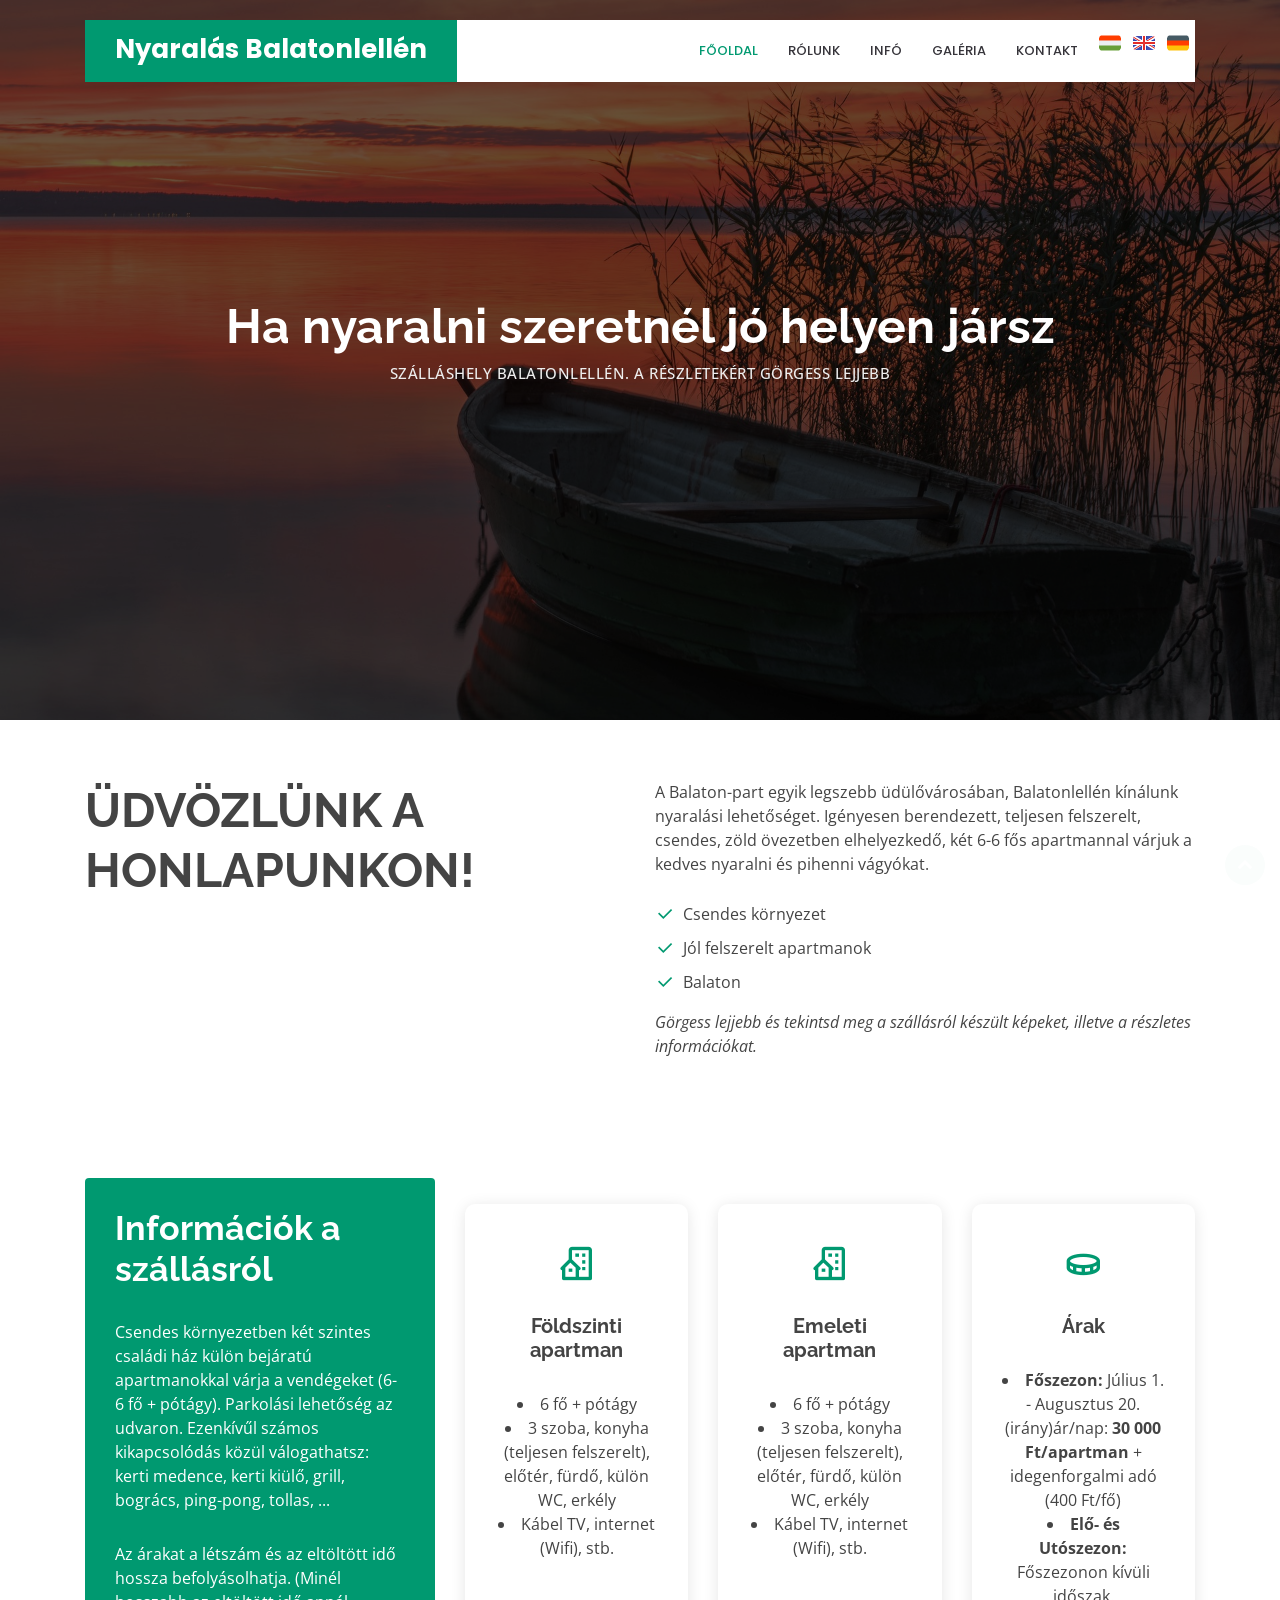
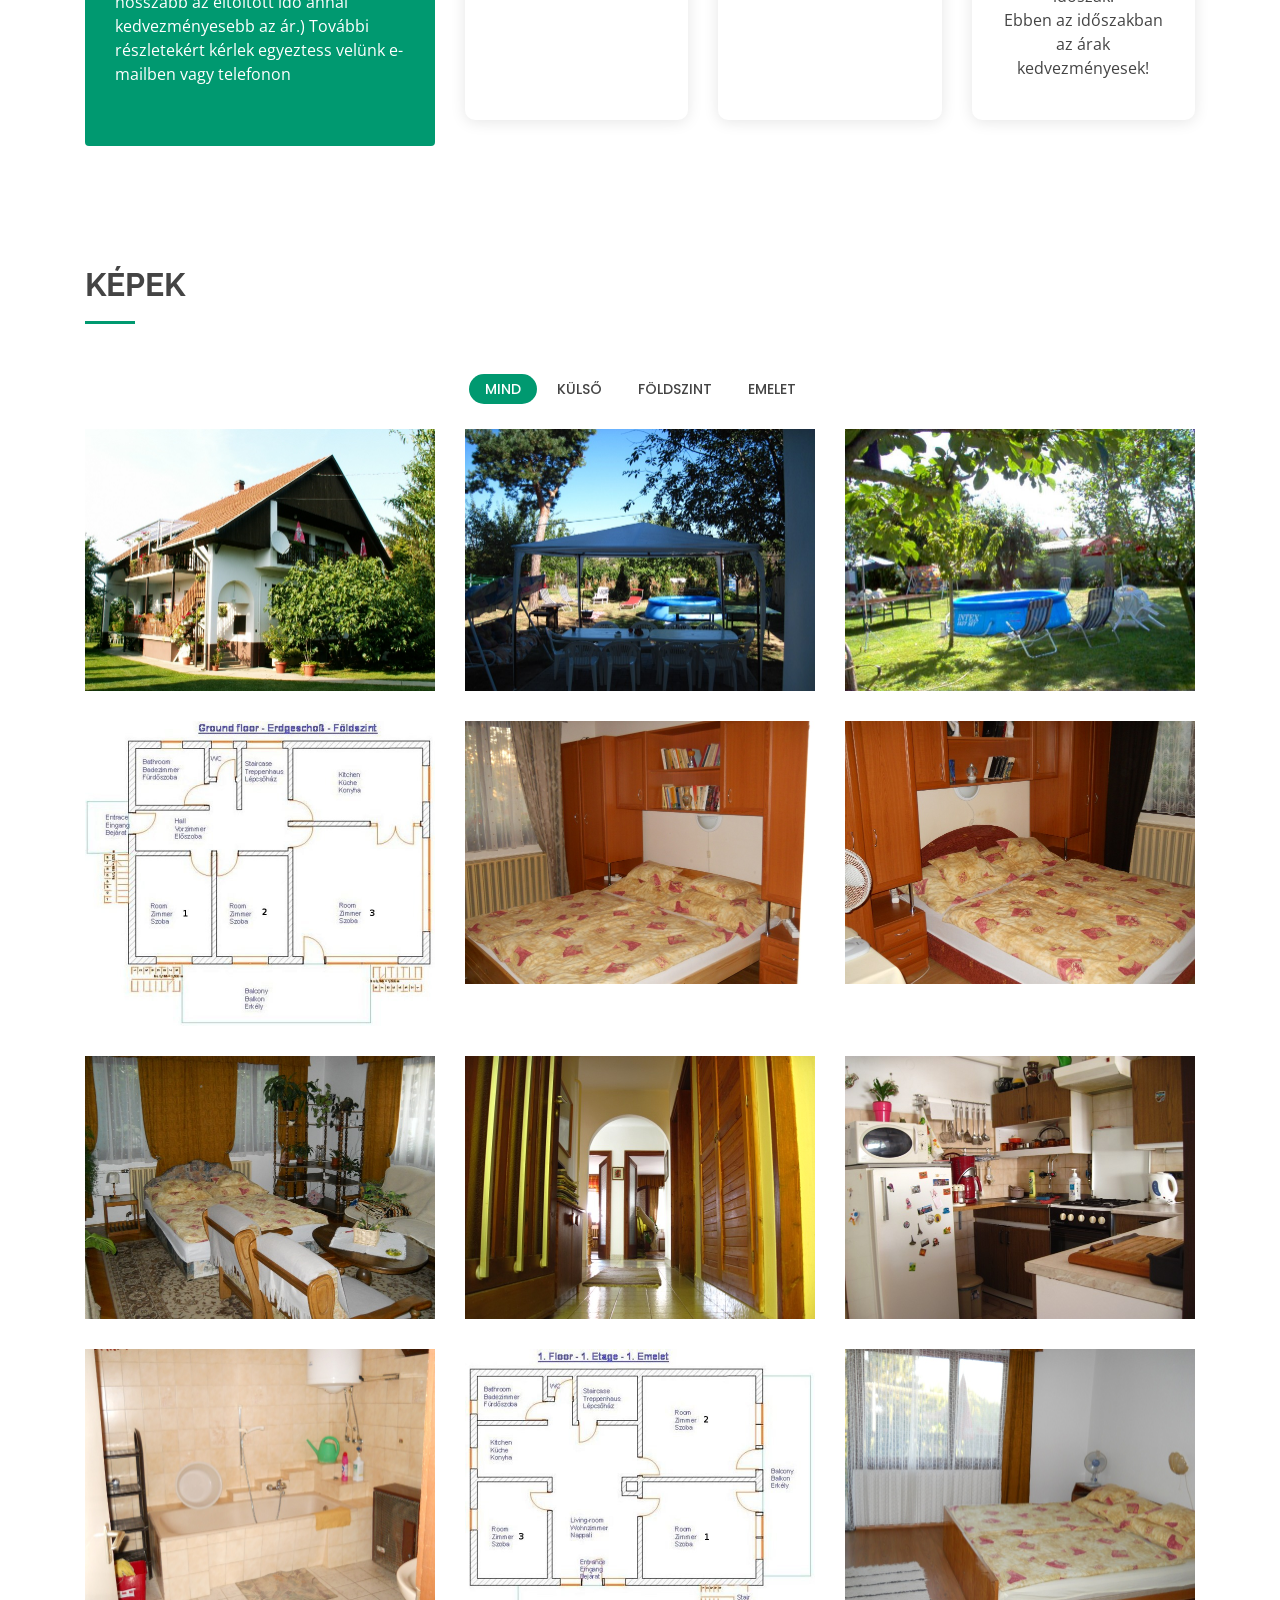
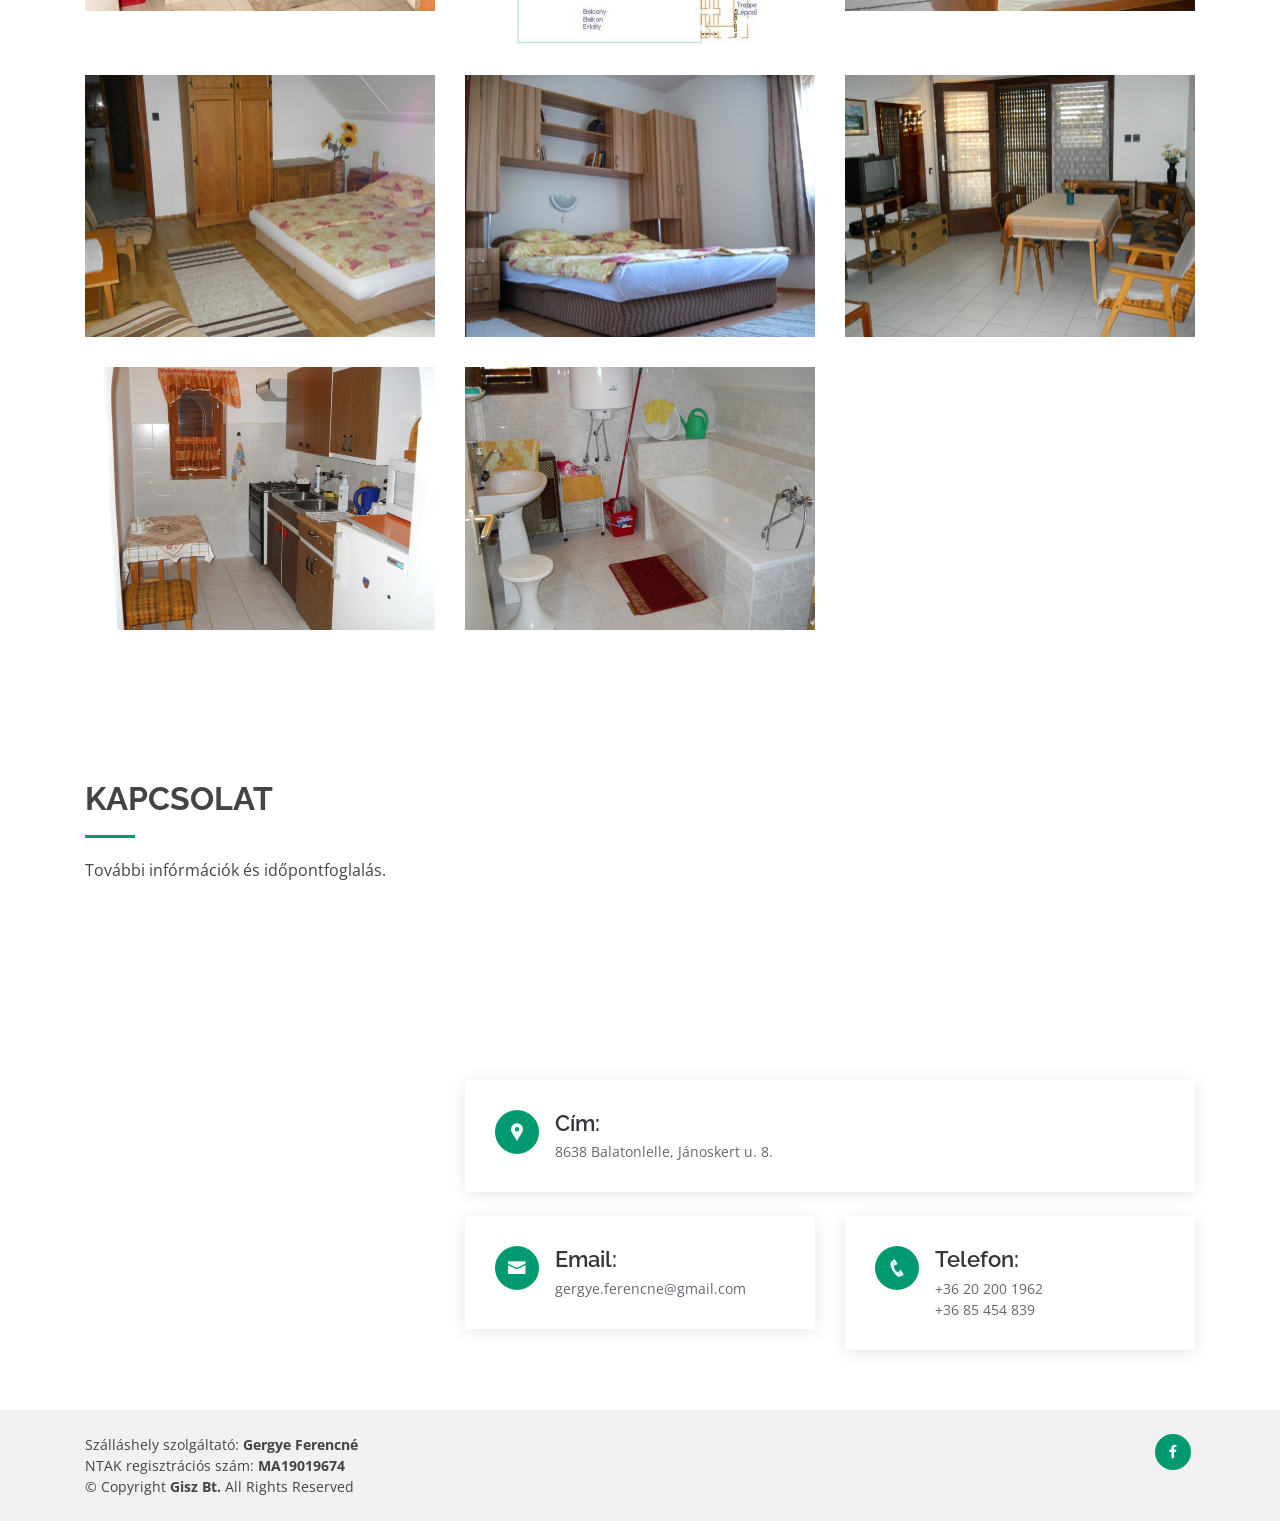
==== commit 16af7e39: "info fixes" ====
--- a/index.html
+++ b/index.html
@@ -121,7 +121,7 @@
                                 <div class="icon-box mt-4 mt-xl-0">
                                     <i class="bx bx-building-house"></i>
                                     <h4>Földszinti apartman</h4>
-                                    <li>6-6 fő + pótágy</li>
+                                    <li>6 fő + pótágy</li>
                                     <li>3 szoba, konyha (teljesen felszerelt), előtér, fürdő, külön WC, erkély</li>
                                     <li>Kábel TV, internet (Wifi), stb.</li>
                                 </div>
@@ -130,7 +130,7 @@
                                 <div class="icon-box mt-4 mt-xl-0">
                                     <i class="bx bx-building-house"></i>
                                     <h4>Emeleti apartman</h4>
-                                    <li>6-6 fő + pótágy</li>
+                                    <li>6 fő + pótágy</li>
                                     <li>3 szoba, konyha (teljesen felszerelt), előtér, fürdő, külön WC, erkély</li>
                                     <li>Kábel TV, internet (Wifi), stb.</li>
                                 </div>
@@ -140,7 +140,7 @@
                                     <i class="bx bx-coin"></i>
                                     <h4>Árak</h4>
                                     <li><b>Főszezon:</b> Július 1. - Augusztus 20.<br/>
-                                        (irány)ár: <b>30 000 Ft/apartman</b> + idegenforgalmi adó (360 Ft/fő)
+                                        (irány)ár/nap: <b>30 000 Ft/apartman</b> + idegenforgalmi adó (400 Ft/fő)
                                     </li>
                                     <li><b>Elő- és Utószezon:</b> Főszezonon kívüli időszak.<br/>
                                         Ebben az időszakban az árak kedvezményesek!
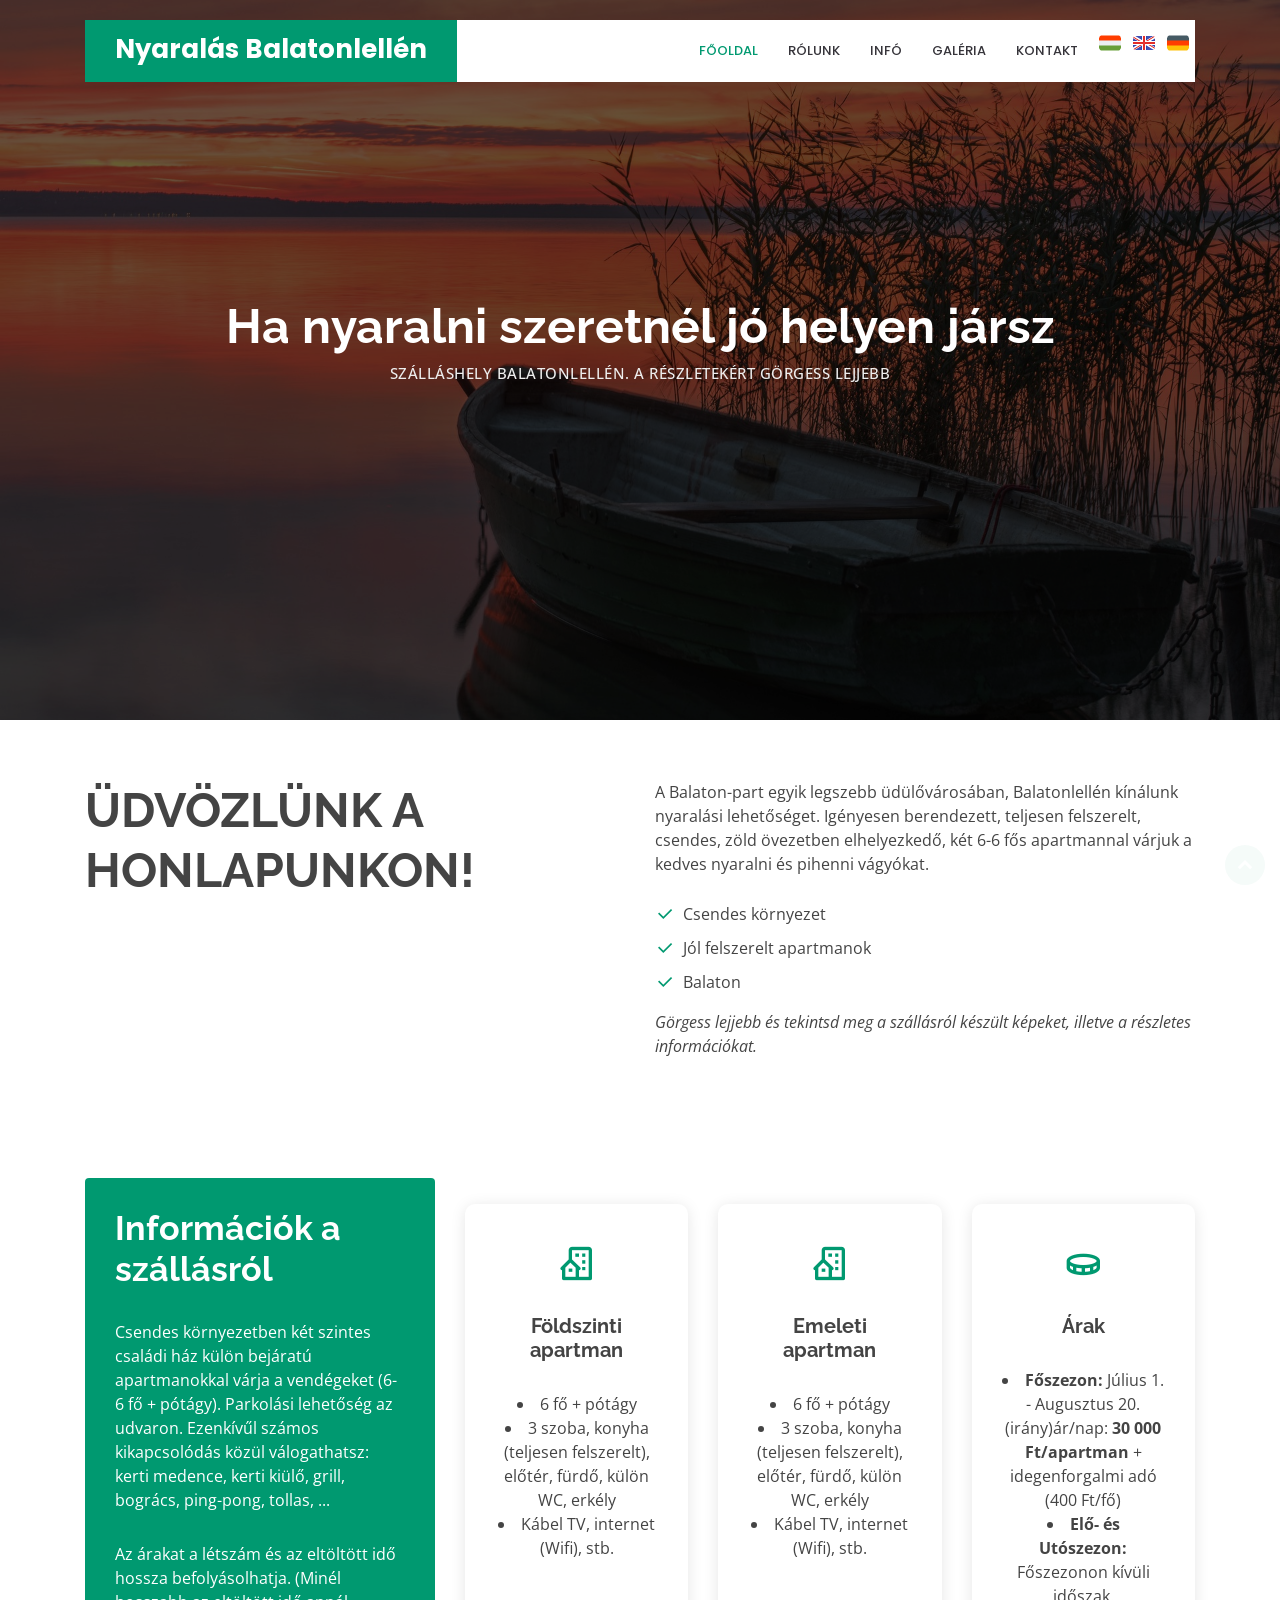
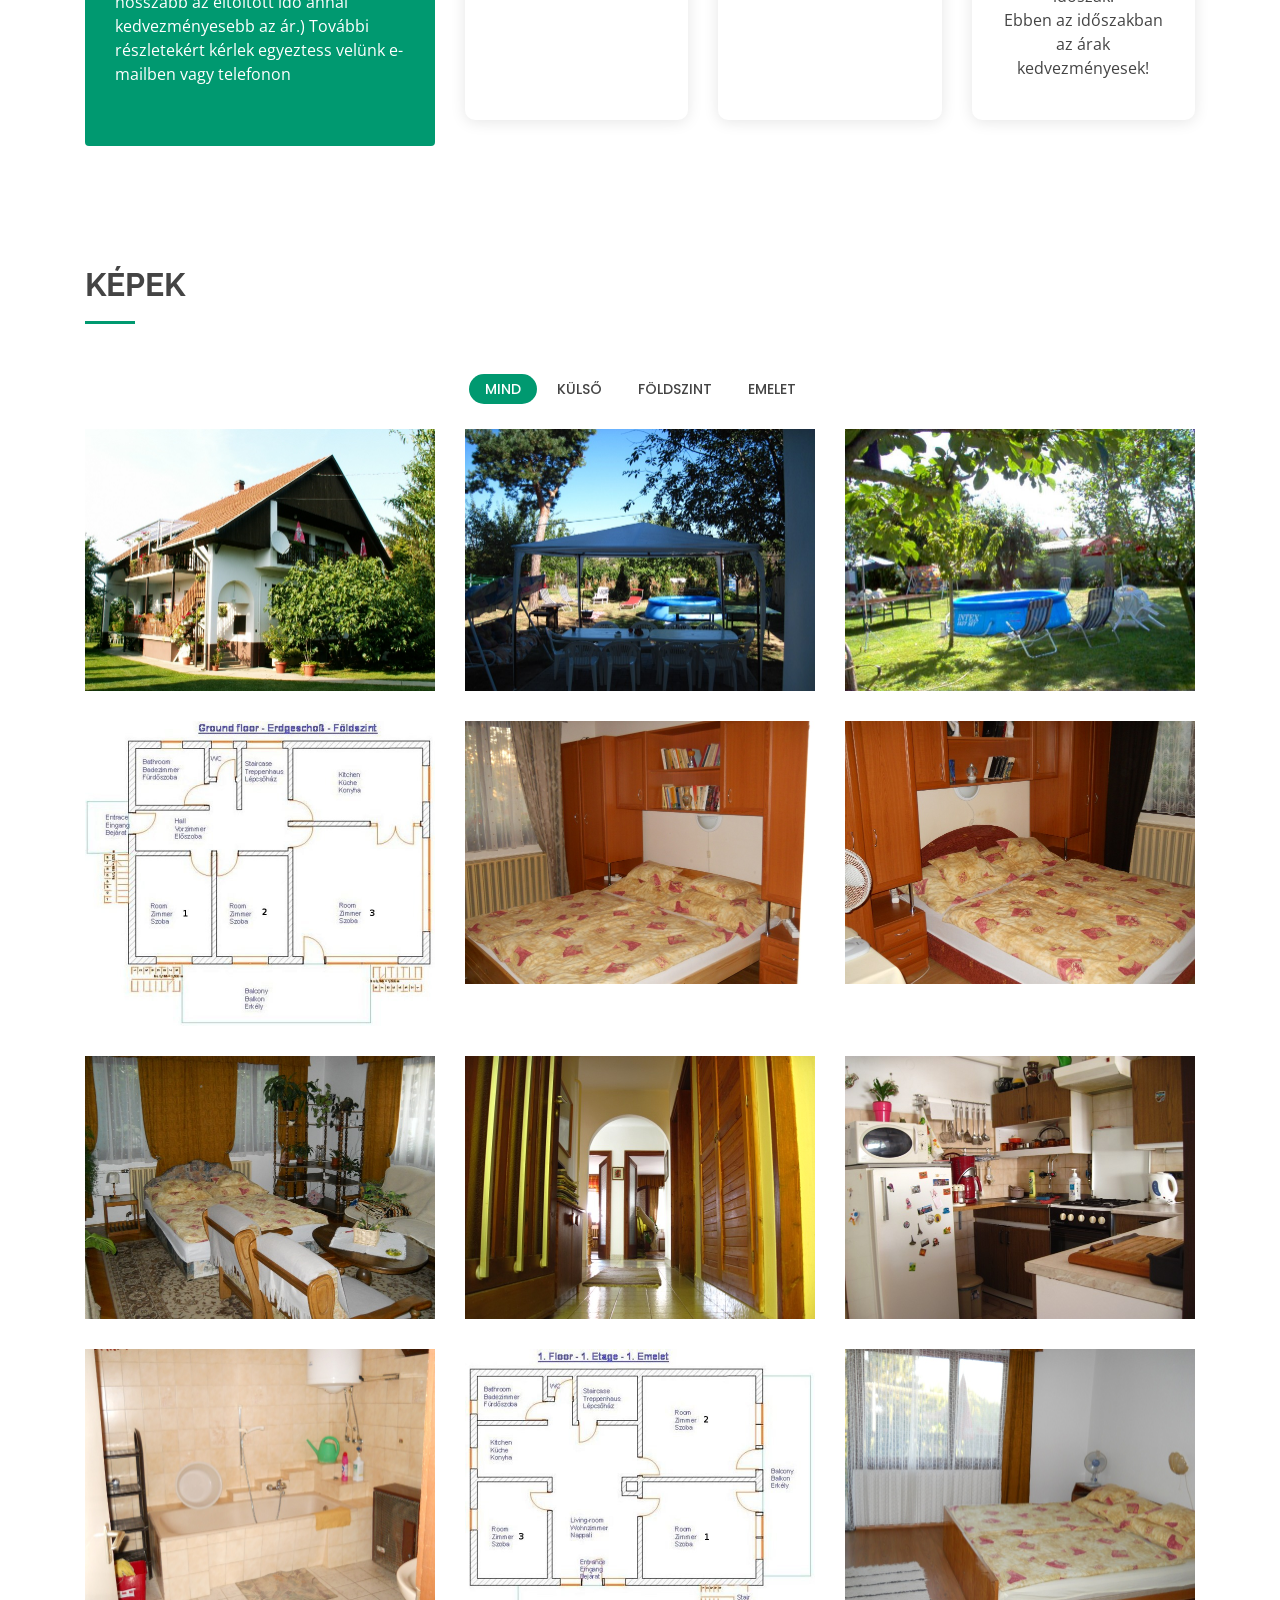
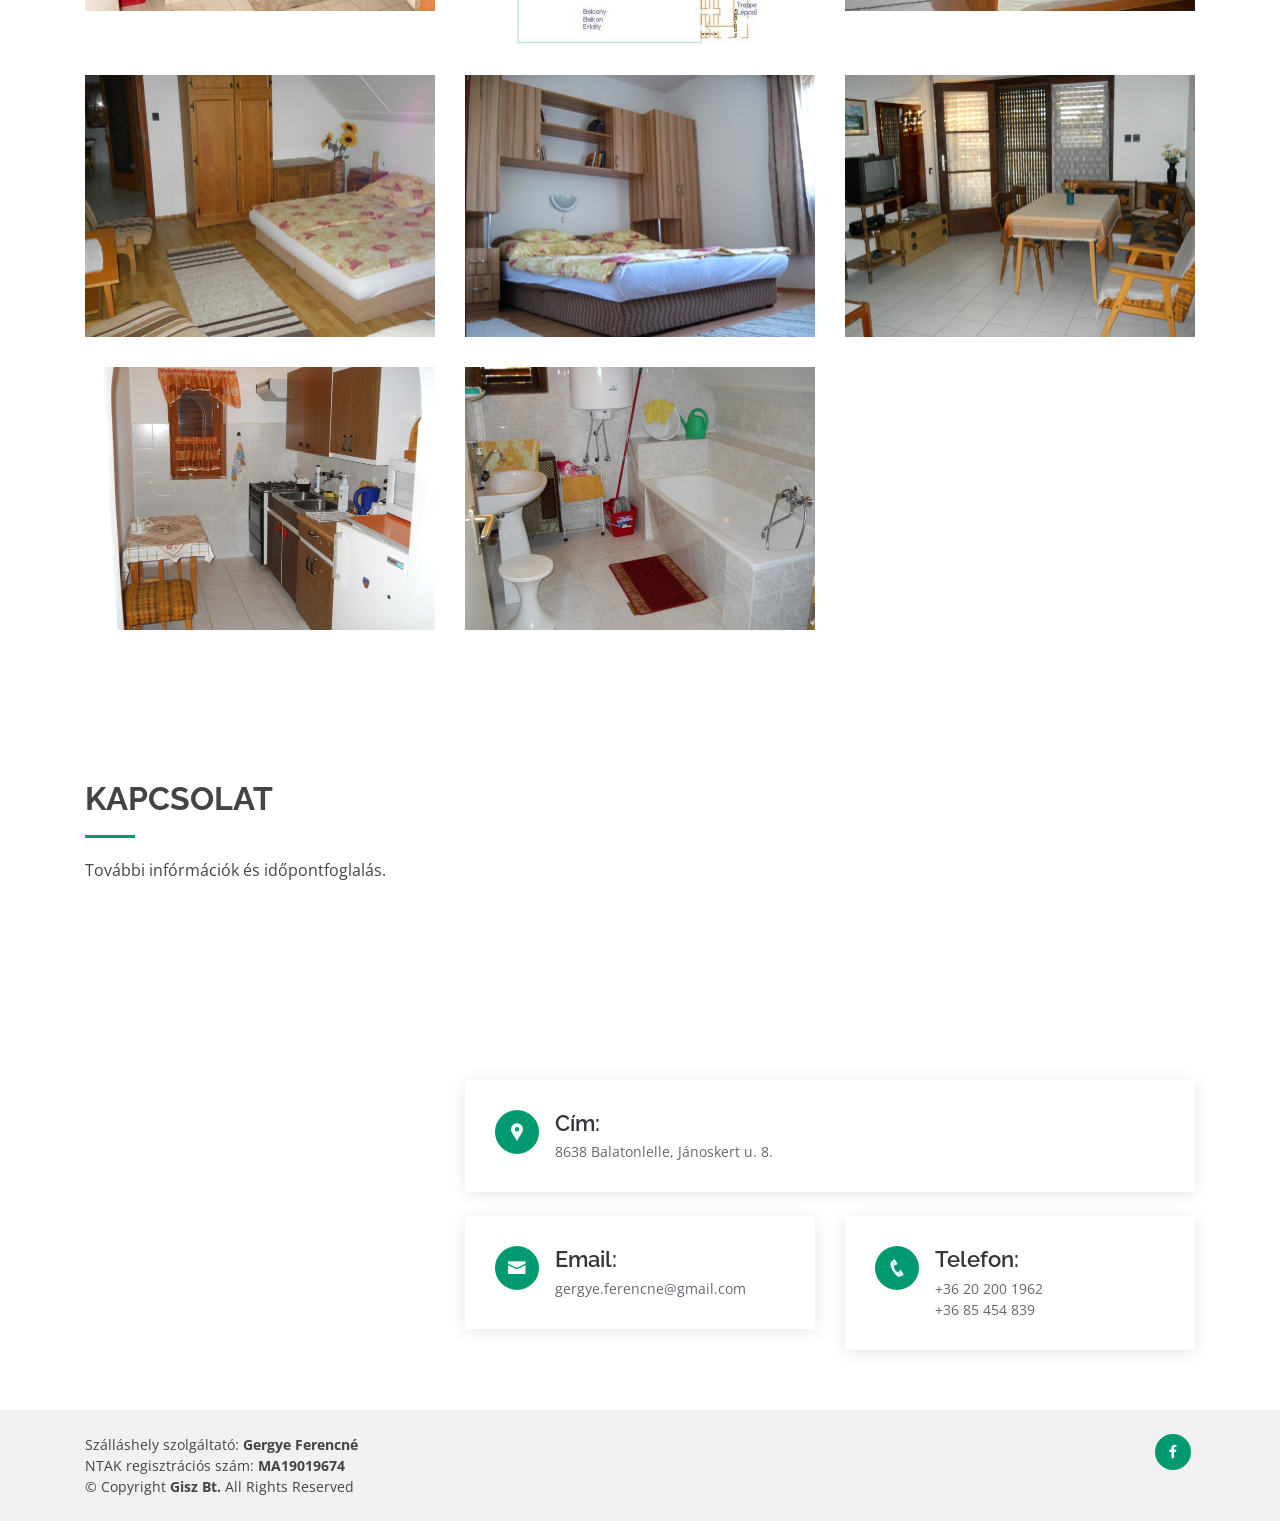
==== commit 9307ee43: "Fix language href" ====
--- a/index.html
+++ b/index.html
@@ -48,7 +48,7 @@
 
                     <li class="get-started get-started-hu"><a href="index.html"></a></li>
                     <li class="get-started get-started-en"><a href="index_en.html"></a></li>
-                    <li class="get-started get-started-de"><a href="index_en.html"></a></li>
+                    <li class="get-started get-started-de"><a href="index_de.html"></a></li>
                 </ul>
             </nav>
         </div>
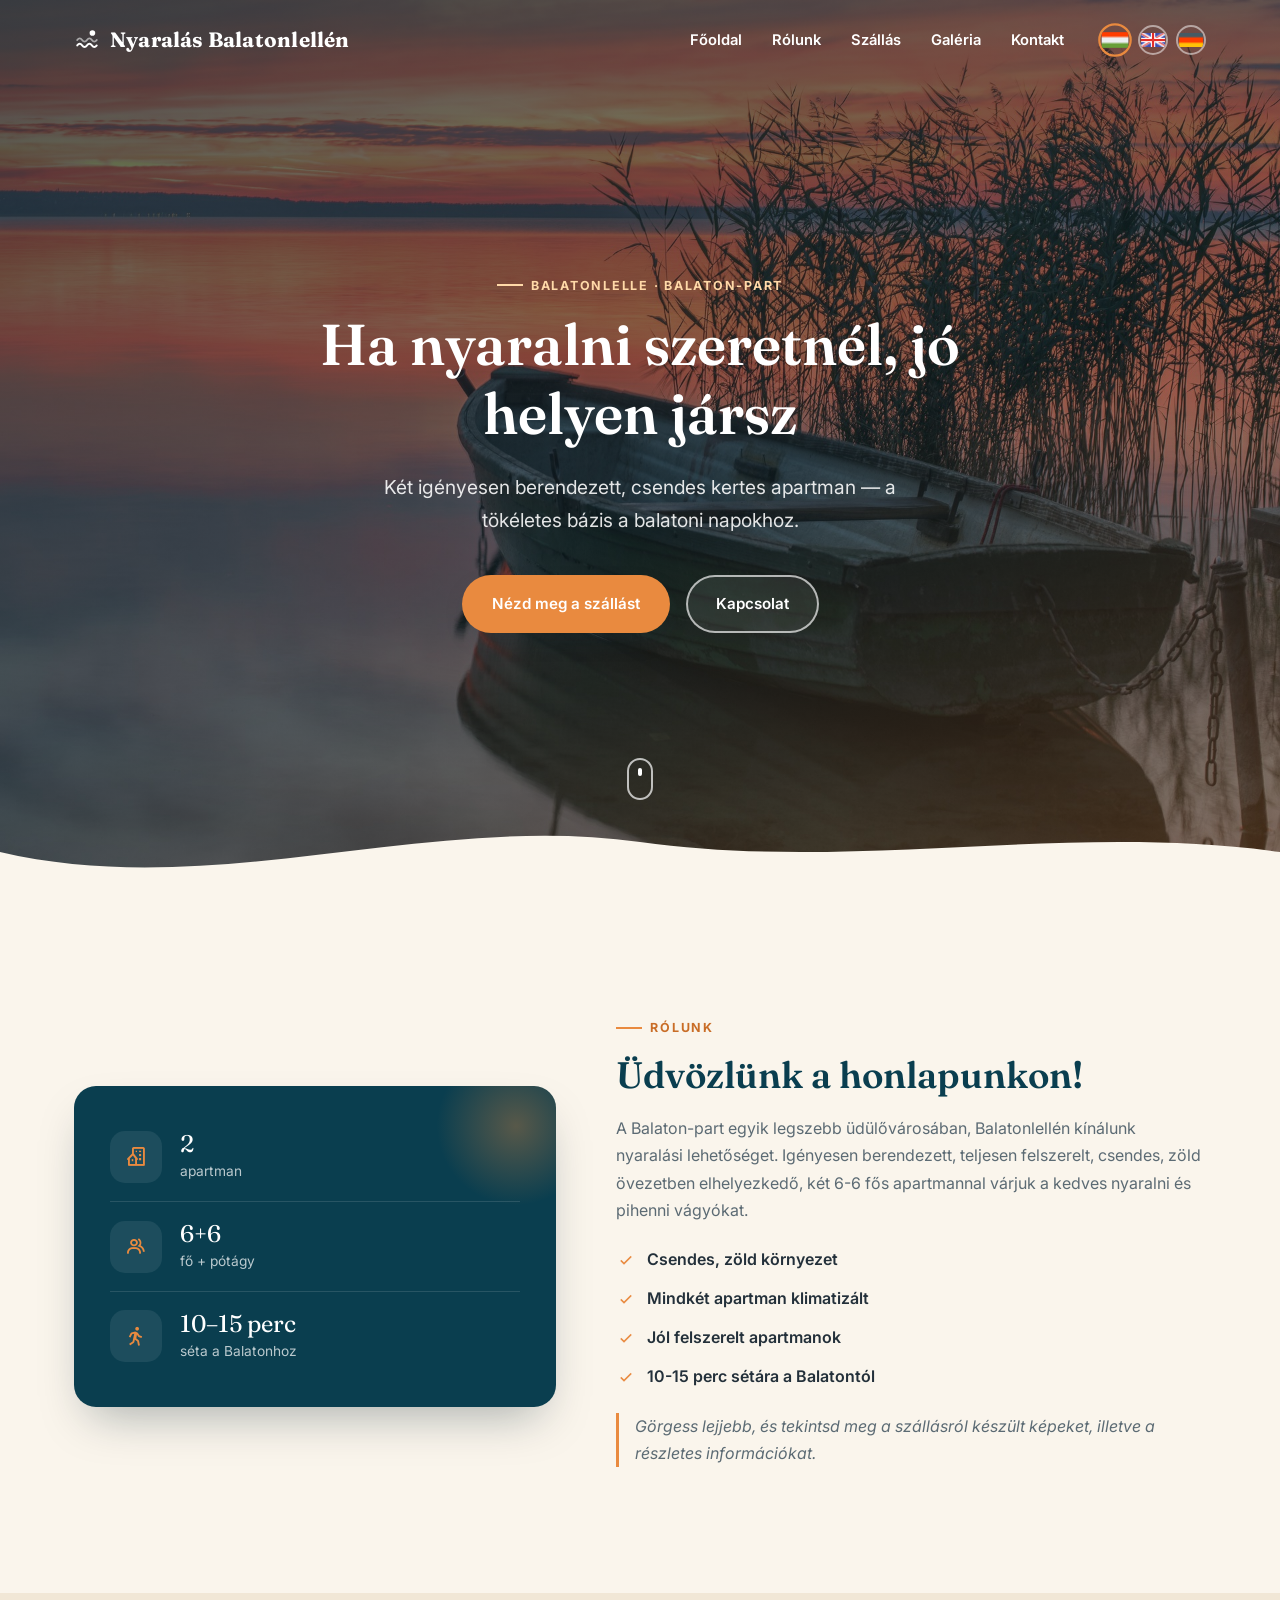
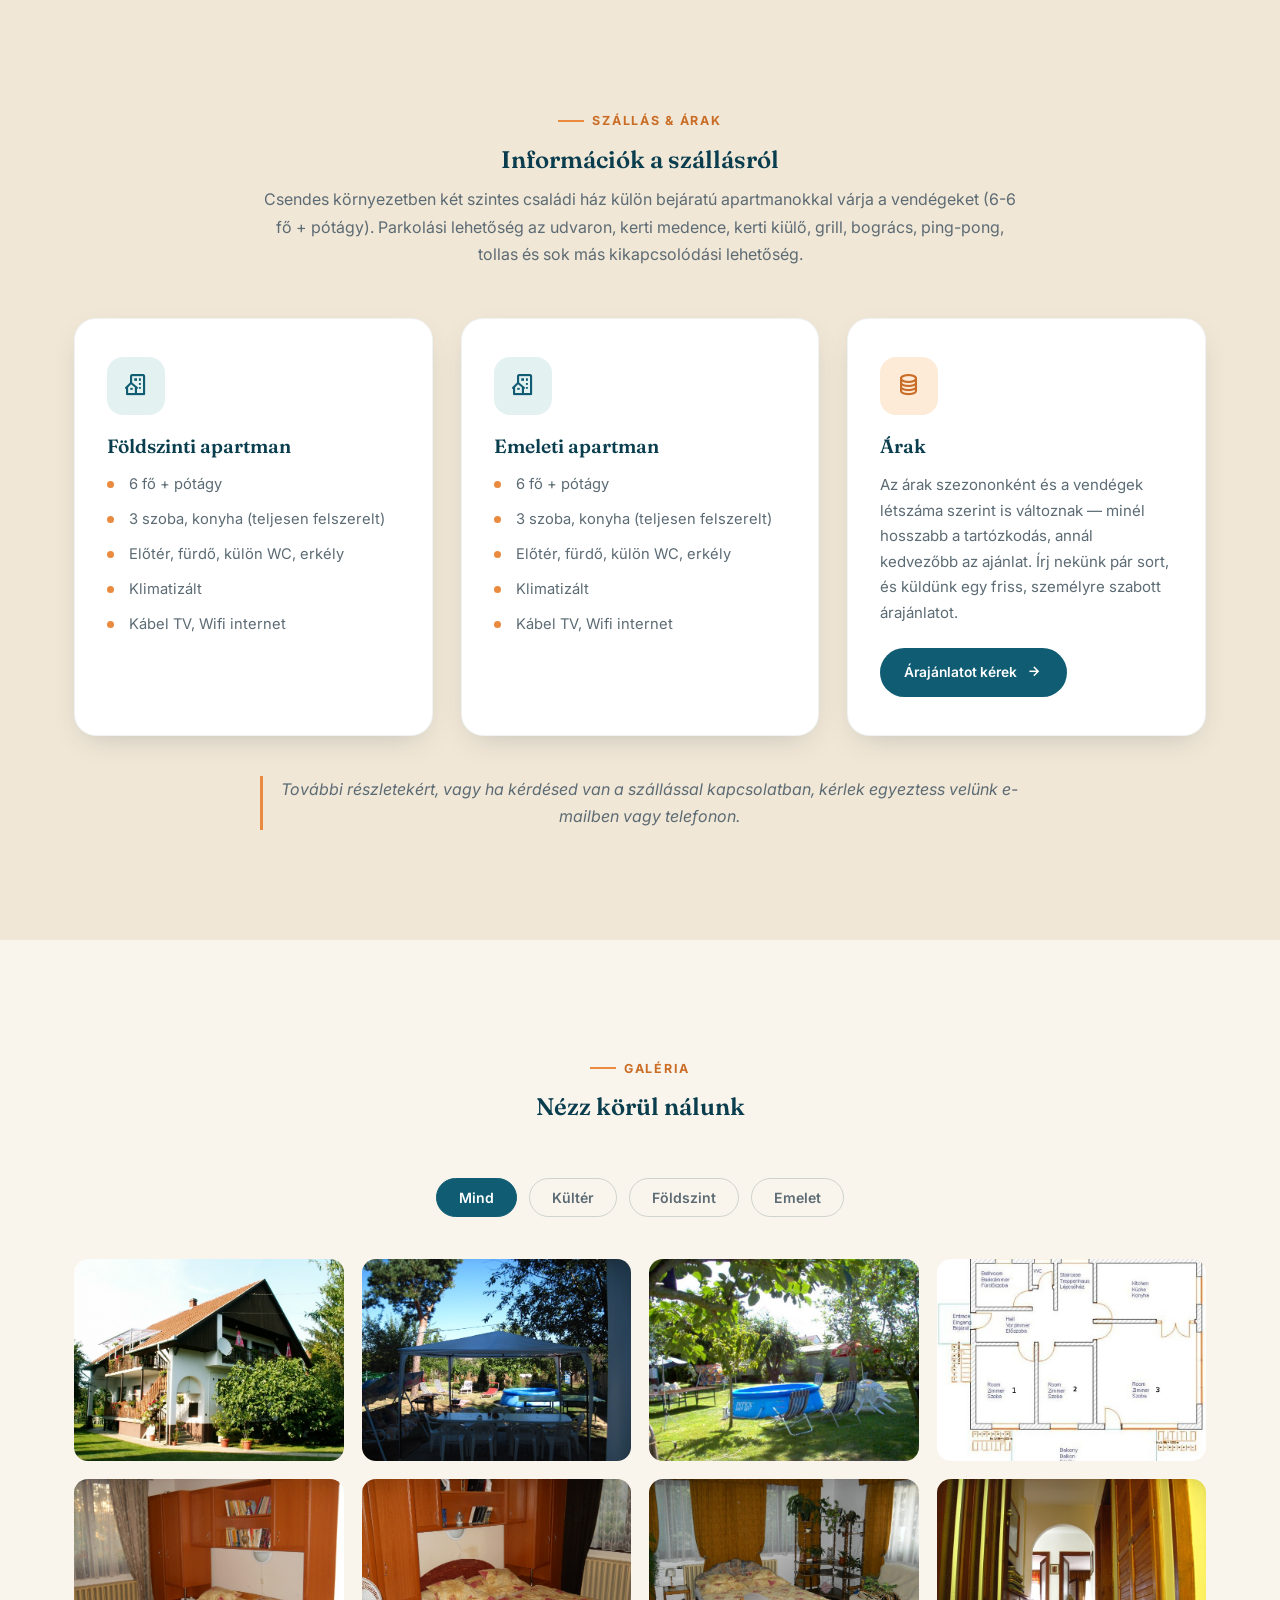
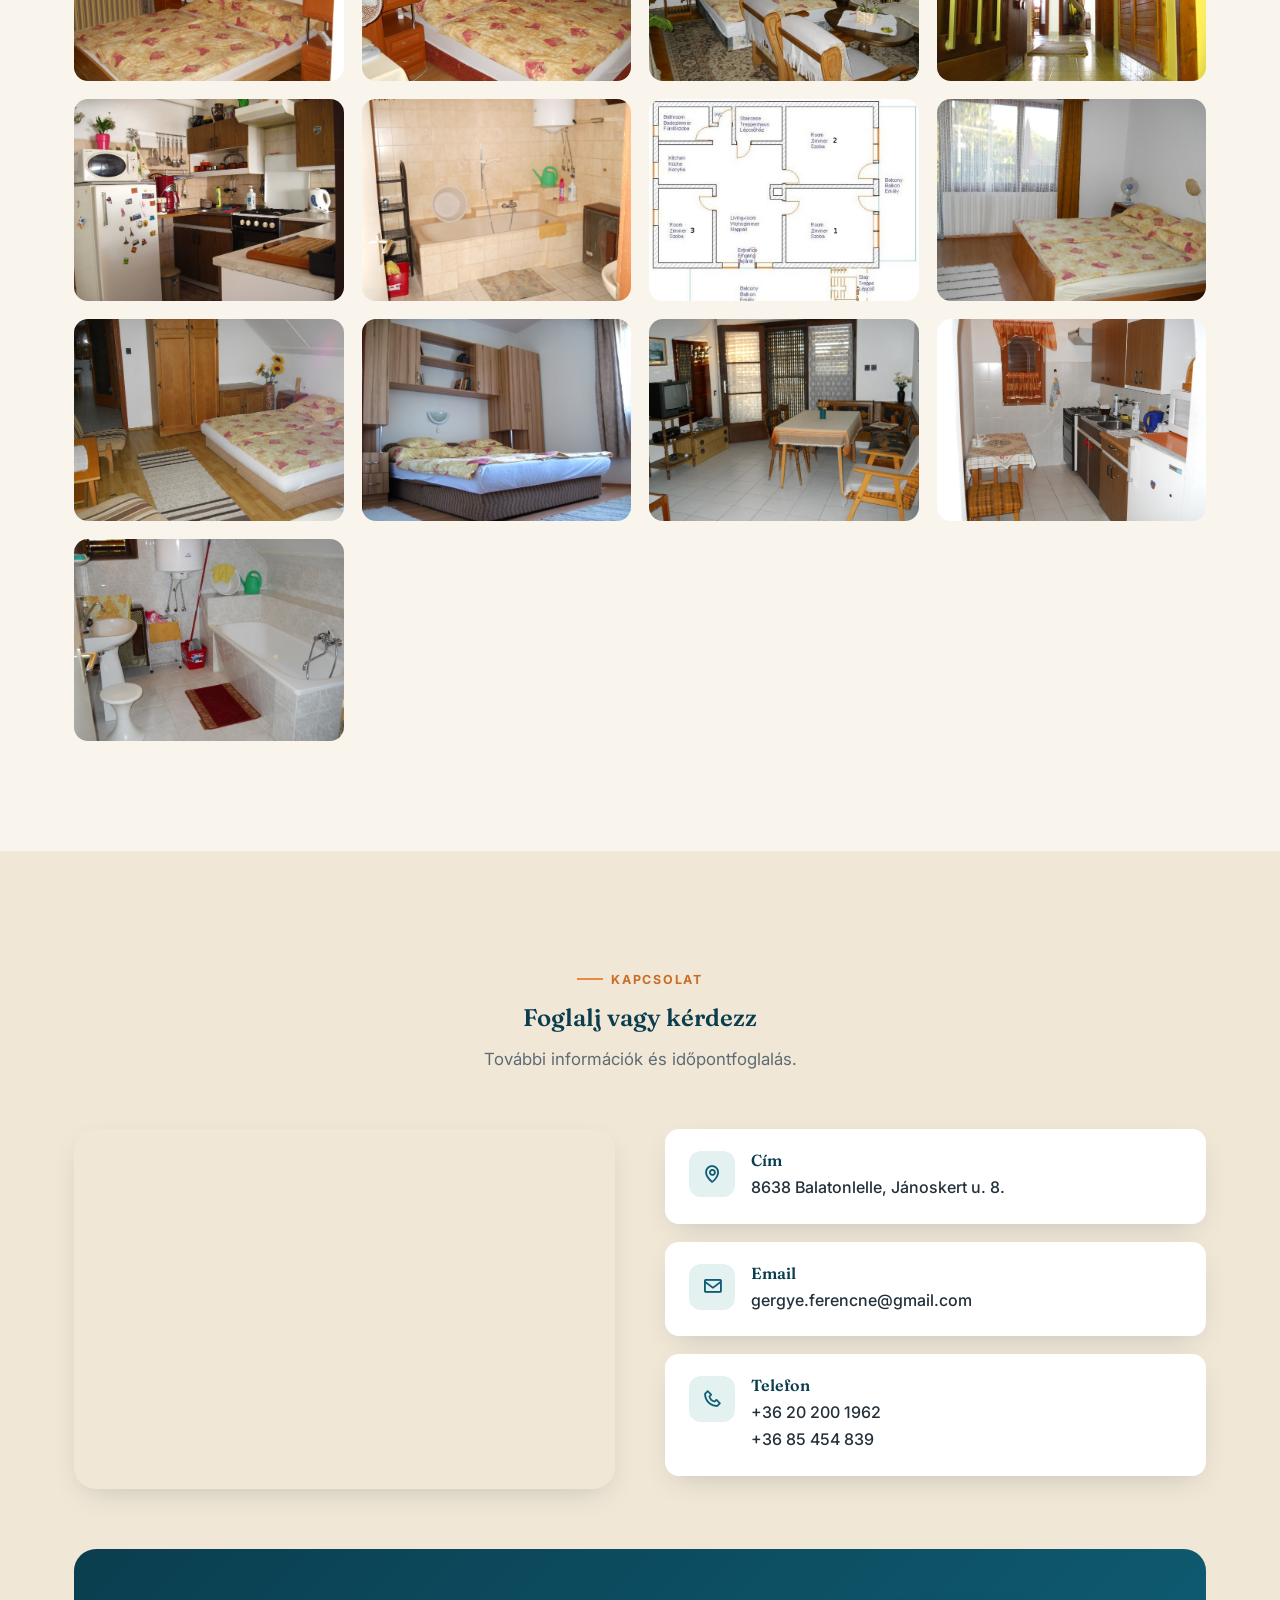
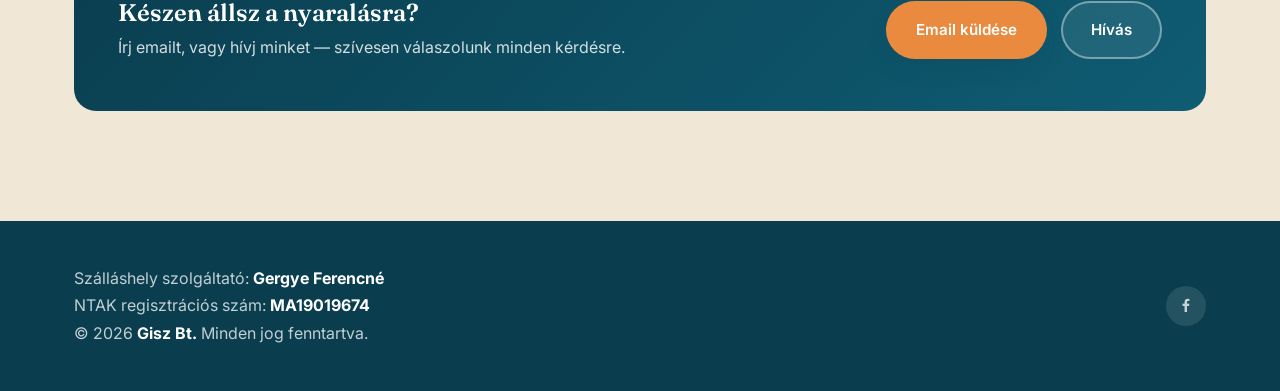
==== commit 357fbc84: "new design" ====
--- a/index.html
+++ b/index.html
@@ -1,468 +1,312 @@
-<!DOCTYPE html>
-<html lang="hu">
-
-<head>
-    <meta charset="utf-8">
-    <meta content="width=device-width, initial-scale=1.0" name="viewport">
-
-    <title>Holiday in Balatonlelle</title>
-    <meta name="description" content="Kellemes, családbarát apartmanok Balatonlellen. Két különbejáratú apartman 3-3 szobával 6-6 főnek.">
-    <meta content="Apartman, Szállás, Balaton, Balatonlelle" name="keywords">
-
-    <link href="assets/img/favicon.ico" rel="icon">
-    <link href="assets/img/favicon.ico" rel="apple-touch-icon">
-
-    <link href="https://fonts.googleapis.com/css?family=Open+Sans:300,300i,400,400i,600,600i,700,700i|Raleway:300,300i,400,400i,500,500i,600,600i,700,700i|Poppins:300,300i,400,400i,500,500i,600,600i,700,700i"
-          rel="stylesheet">
-
-    <link href="assets/vendor/bootstrap/css/bootstrap.min.css" rel="stylesheet">
-    <link href="assets/vendor/icofont/icofont.min.css" rel="stylesheet">
-    <link href="assets/vendor/boxicons/css/boxicons.min.css" rel="stylesheet">
-    <link href="assets/vendor/remixicon/remixicon.css" rel="stylesheet">
-    <link href="assets/vendor/venobox/venobox.css" rel="stylesheet">
-    <link href="assets/vendor/owl.carousel/assets/owl.carousel.min.css" rel="stylesheet">
-    <link href="assets/vendor/aos/aos.css" rel="stylesheet">
-
-    <link href="assets/css/style.css" rel="stylesheet">
-</head>
-
-<body>
-
-<!-- ======= Header ======= -->
-<header id="header" class="fixed-top d-flex align-items-center">
-    <div class="container">
-        <div class="header-container d-flex align-items-center">
-            <div class="logo mr-auto">
-                <h1 class="text-light"><a href="index.html"><span>Nyaralás Balatonlellén</span></a></h1>
-                <!-- Uncomment below if you prefer to use an image logo -->
-                <!-- <a href="index.html"><img src="assets/img/logo.png" alt="" class="img-fluid"></a>-->
-            </div>
-
-            <nav class="nav-menu d-none d-lg-block">
-                <ul>
-                    <li class="active"><a href="#header">Főoldal</a></li>
-                    <li><a href="#about">Rólunk</a></li>
-                    <li><a href="#info">Infó</a></li>
-                    <li><a href="#gallery">Galéria</a></li>
-                    <li><a href="#contact">Kontakt</a></li>
-
-                    <li class="get-started get-started-hu"><a href="index.html"></a></li>
-                    <li class="get-started get-started-en"><a href="index_en.html"></a></li>
-                    <li class="get-started get-started-de"><a href="index_de.html"></a></li>
-                </ul>
-            </nav>
-        </div>
-    </div>
-</header>
-
-<!-- ======= Hero Section ======= -->
-<section id="hero" class="d-flex align-items-center">
-    <div class="container text-center position-relative" data-aos="fade-in" data-aos-delay="200">
-        <h1>Ha nyaralni szeretnél jó helyen jársz</h1>
-        <h2>Szálláshely Balatonlellén. A részletekért görgess lejjebb</h2>
-    </div>
-</section><!-- End Hero -->
-
-<main id="main">
-
-    <!-- ======= About Section ======= -->
-    <section id="about" class="about">
-        <div class="container">
-
-            <div class="row content">
-                <div class="col-lg-6" data-aos="fade-right" data-aos-delay="100">
-                    <h2>Üdvözlünk a honlapunkon!</h2>
-                </div>
-                <div class="col-lg-6 pt-4 pt-lg-0" data-aos="fade-left" data-aos-delay="200">
-                    <p>
-                        A Balaton-part egyik legszebb üdülővárosában, Balatonlellén kínálunk nyaralási lehetőséget.
-                        Igényesen berendezett, teljesen felszerelt, csendes, zöld övezetben elhelyezkedő, két 6-6 fős
-                        apartmannal várjuk a kedves nyaralni és pihenni vágyókat.
-                    </p>
-                    <ul>
-                        <li><i class="ri-check-line"></i> Csendes környezet
-                        </li>
-                        <li><i class="ri-check-line"></i> Jól felszerelt apartmanok
-                        </li>
-                        <li><i class="ri-check-line"></i> Balaton
-                        </li>
-                    </ul>
-                    <p class="font-italic">
-                        Görgess lejjebb és tekintsd meg a szállásról készült képeket, illetve a részletes információkat.
-                    </p>
-                </div>
-            </div>
-
-        </div>
-    </section><!-- End About Section -->
-
-    <!-- ======= Info Section ======= -->
-    <section id="info" class="info">
-        <div class="container">
-
-            <div class="row">
-                <div class="col-lg-4 d-flex align-items-stretch" data-aos="fade-right">
-                    <div class="content">
-                        <h3>Információk a szállásról</h3>
-                        <p>
-                            Csendes környezetben két szintes családi ház külön bejáratú apartmanokkal várja a
-                            vendégeket (6-6 fő + pótágy). Parkolási lehetőség az udvaron. Ezenkívűl számos kikapcsolódás közül
-                            válogathatsz: kerti medence, kerti kiülő, grill, bogrács, ping-pong, tollas, ...
-                        </p>
-                        <p>Az árakat a létszám és az eltöltött idő hossza befolyásolhatja. (Minél hosszabb az
-                            eltöltött idő annál kedvezményesebb az ár.) További részletekért kérlek
-                            egyeztess velünk e-mailben vagy telefonon</p>
-                    </div>
-                </div>
-                <div class="col-lg-8 d-flex align-items-stretch">
-                    <div class="icon-boxes d-flex flex-column justify-content-center">
-                        <div class="row">
-                            <div class="col-xl-4 d-flex align-items-stretch" data-aos="zoom-in" data-aos-delay="100">
-                                <div class="icon-box mt-4 mt-xl-0">
-                                    <i class="bx bx-building-house"></i>
-                                    <h4>Földszinti apartman</h4>
-                                    <li>6 fő + pótágy</li>
-                                    <li>3 szoba, konyha (teljesen felszerelt), előtér, fürdő, külön WC, erkély</li>
-                                    <li>Kábel TV, internet (Wifi), stb.</li>
-                                </div>
-                            </div>
-                            <div class="col-xl-4 d-flex align-items-stretch" data-aos="zoom-in" data-aos-delay="100">
-                                <div class="icon-box mt-4 mt-xl-0">
-                                    <i class="bx bx-building-house"></i>
-                                    <h4>Emeleti apartman</h4>
-                                    <li>6 fő + pótágy</li>
-                                    <li>3 szoba, konyha (teljesen felszerelt), előtér, fürdő, külön WC, erkély</li>
-                                    <li>Kábel TV, internet (Wifi), stb.</li>
-                                </div>
-                            </div>
-                            <div class="col-xl-4 d-flex align-items-stretch" data-aos="zoom-in" data-aos-delay="200">
-                                <div class="icon-box mt-4 mt-xl-0">
-                                    <i class="bx bx-coin"></i>
-                                    <h4>Árak</h4>
-                                    <li><b>Főszezon:</b> Július 1. - Augusztus 20.<br/>
-                                        (irány)ár/nap: <b>30 000 Ft/apartman</b> + idegenforgalmi adó (400 Ft/fő)
-                                    </li>
-                                    <li><b>Elő- és Utószezon:</b> Főszezonon kívüli időszak.<br/>
-                                        Ebben az időszakban az árak kedvezményesek!
-                                    </li>
-                                </div>
-                            </div>
-                        </div>
-                    </div><!-- End .content-->
-                </div>
-            </div>
-
-        </div>
-    </section><!-- End Info Section -->
-
-    <!-- ======= Portfolio Section ======= -->
-    <section id="gallery" class="portfolio">
-        <div class="container">
-
-            <div class="section-title" data-aos="fade-left">
-                <h2>Képek</h2>
-            </div>
-
-            <div class="row" data-aos="fade-up" data-aos-delay="100">
-                <div class="col-lg-12 d-flex justify-content-center">
-                    <ul id="portfolio-flters">
-                        <li data-filter="*" class="filter-active">Mind</li>
-                        <li data-filter=".filter-out">Külső</li>
-                        <li data-filter=".filter-ground">Földszint</li>
-                        <li data-filter=".filter-upstairs">Emelet</li>
-                    </ul>
-                </div>
-            </div>
-
-            <div class="row portfolio-container" data-aos="fade-up" data-aos-delay="200">
-
-                <div class="col-lg-4 col-md-6 portfolio-item filter-out">
-                    <div class="portfolio-wrap">
-                        <img src="assets/img/gallery/kulso1.JPG" class="img-fluid" alt="">
-                        <div class="portfolio-info">
-                            <div class="portfolio-links">
-                                <a href="assets/img/gallery/kulso1.JPG" data-gall="portfolioGallery"
-                                   class="venobox" title="Külső"><i class="bx bx-zoom-in"></i></a>
-                            </div>
-                        </div>
-                    </div>
-                </div>
-
-                <div class="col-lg-4 col-md-6 portfolio-item filter-out">
-                    <div class="portfolio-wrap">
-                        <img src="assets/img/gallery/udvar1.JPG" class="img-fluid" alt="">
-                        <div class="portfolio-info">
-                            <div class="portfolio-links">
-                                <a href="assets/img/gallery/udvar1.JPG" data-gall="portfolioGallery"
-                                   class="venobox" title="Udvar"><i class="bx bx-zoom-in"></i></a>
-                            </div>
-                        </div>
-                    </div>
-                </div>
-
-                <div class="col-lg-4 col-md-6 portfolio-item filter-out">
-                    <div class="portfolio-wrap">
-                        <img src="assets/img/gallery/udvar2.JPG" class="img-fluid" alt="">
-                        <div class="portfolio-info">
-                            <div class="portfolio-links">
-                                <a href="assets/img/gallery/udvar2.JPG" data-gall="portfolioGallery"
-                                   class="venobox" title="Udvar"><i class="bx bx-zoom-in"></i></a>
-                            </div>
-                        </div>
-                    </div>
-                </div>
-
-                <div class="col-lg-4 col-md-6 portfolio-item filter-ground">
-                    <div class="portfolio-wrap">
-                        <img src="assets/img/gallery/also_szint.JPG" class="img-fluid" alt="">
-                        <div class="portfolio-info">
-                            <div class="portfolio-links">
-                                <a href="assets/img/gallery/also_szint.JPG" data-gall="portfolioGallery"
-                                   class="venobox" title="Alsó szint"><i class="bx bx-zoom-in"></i></a>
-                            </div>
-                        </div>
-                    </div>
-                </div>
-
-                <div class="col-lg-4 col-md-6 portfolio-item filter-ground">
-                    <div class="portfolio-wrap">
-                        <img src="assets/img/gallery/szoba1_also.JPG" class="img-fluid" alt="">
-                        <div class="portfolio-info">
-                            <div class="portfolio-links">
-                                <a href="assets/img/gallery/szoba1_also.JPG" data-gall="portfolioGallery"
-                                   class="venobox" title="Szoba"><i class="bx bx-zoom-in"></i></a>
-                            </div>
-                        </div>
-                    </div>
-                </div>
-
-                <div class="col-lg-4 col-md-6 portfolio-item filter-ground">
-                    <div class="portfolio-wrap">
-                        <img src="assets/img/gallery/szoba2_also.JPG" class="img-fluid" alt="">
-                        <div class="portfolio-info">
-                            <div class="portfolio-links">
-                                <a href="assets/img/gallery/szoba2_also.JPG" data-gall="portfolioGallery"
-                                   class="venobox" title="Szoba"><i class="bx bx-zoom-in"></i></a>
-                            </div>
-                        </div>
-                    </div>
-                </div>
-
-                <div class="col-lg-4 col-md-6 portfolio-item filter-ground">
-                    <div class="portfolio-wrap">
-                        <img src="assets/img/gallery/szoba3_also.JPG" class="img-fluid" alt="">
-                        <div class="portfolio-info">
-                            <div class="portfolio-links">
-                                <a href="assets/img/gallery/szoba3_also.JPG" data-gall="portfolioGallery"
-                                   class="venobox" title="Szoba"><i class="bx bx-zoom-in"></i></a>
-                            </div>
-                        </div>
-                    </div>
-                </div>
-
-                <div class="col-lg-4 col-md-6 portfolio-item filter-ground">
-                    <div class="portfolio-wrap">
-                        <img src="assets/img/gallery/hall_also.JPG" class="img-fluid" alt="">
-                        <div class="portfolio-info">
-                            <div class="portfolio-links">
-                                <a href="assets/img/gallery/hall_also.JPG" data-gall="portfolioGallery"
-                                   class="venobox" title="Előtér"><i class="bx bx-zoom-in"></i></a>
-                            </div>
-                        </div>
-                    </div>
-                </div>
-
-                <div class="col-lg-4 col-md-6 portfolio-item filter-ground">
-                    <div class="portfolio-wrap">
-                        <img src="assets/img/gallery/konyha_also.JPG" class="img-fluid" alt="">
-                        <div class="portfolio-info">
-                            <div class="portfolio-links">
-                                <a href="assets/img/gallery/konyha_also.JPG" data-gall="portfolioGallery"
-                                   class="venobox" title="Konyha"><i class="bx bx-zoom-in"></i></a>
-                            </div>
-                        </div>
-                    </div>
-                </div>
-
-                <div class="col-lg-4 col-md-6 portfolio-item filter-ground">
-                    <div class="portfolio-wrap">
-                        <img src="assets/img/gallery/furdo_also.JPG" class="img-fluid" alt="">
-                        <div class="portfolio-info">
-                            <div class="portfolio-links">
-                                <a href="assets/img/gallery/furdo_also.JPG" data-gall="portfolioGallery"
-                                   class="venobox" title="Fürdő"><i class="bx bx-zoom-in"></i></a>
-                            </div>
-                        </div>
-                    </div>
-                </div>
-
-                <div class="col-lg-4 col-md-6 portfolio-item filter-upstairs">
-                    <div class="portfolio-wrap">
-                        <img src="assets/img/gallery/emelet.JPG" class="img-fluid" alt="">
-                        <div class="portfolio-info">
-                            <div class="portfolio-links">
-                                <a href="assets/img/gallery/emelet.JPG" data-gall="portfolioGallery"
-                                   class="venobox" title="Emelet"><i class="bx bx-zoom-in"></i></a>
-                            </div>
-                        </div>
-                    </div>
-                </div>
-
-                <div class="col-lg-4 col-md-6 portfolio-item filter-upstairs">
-                    <div class="portfolio-wrap">
-                        <img src="assets/img/gallery/szoba1_emelet.JPG" class="img-fluid" alt="">
-                        <div class="portfolio-info">
-                            <div class="portfolio-links">
-                                <a href="assets/img/gallery/szoba1_emelet.JPG" data-gall="portfolioGallery"
-                                   class="venobox" title="Szoba"><i class="bx bx-zoom-in"></i></a>
-                            </div>
-                        </div>
-                    </div>
-                </div>
-
-                <div class="col-lg-4 col-md-6 portfolio-item filter-upstairs">
-                    <div class="portfolio-wrap">
-                        <img src="assets/img/gallery/szoba2_emelet.JPG" class="img-fluid" alt="">
-                        <div class="portfolio-info">
-                            <div class="portfolio-links">
-                                <a href="assets/img/gallery/szoba2_emelet.JPG" data-gall="portfolioGallery"
-                                   class="venobox" title="Szoba"><i class="bx bx-zoom-in"></i></a>
-                            </div>
-                        </div>
-                    </div>
-                </div>
-
-                <div class="col-lg-4 col-md-6 portfolio-item filter-upstairs">
-                    <div class="portfolio-wrap">
-                        <img src="assets/img/gallery/szoba3_emelet.JPG" class="img-fluid" alt="">
-                        <div class="portfolio-info">
-                            <div class="portfolio-links">
-                                <a href="assets/img/gallery/szoba3_emelet.JPG" data-gall="portfolioGallery"
-                                   class="venobox" title="Szoba"><i class="bx bx-zoom-in"></i></a>
-                            </div>
-                        </div>
-                    </div>
-                </div>
-
-                <div class="col-lg-4 col-md-6 portfolio-item filter-upstairs">
-                    <div class="portfolio-wrap">
-                        <img src="assets/img/gallery/hall_emelet.JPG" class="img-fluid" alt="">
-                        <div class="portfolio-info">
-                            <div class="portfolio-links">
-                                <a href="assets/img/gallery/hall_emelet.JPG" data-gall="portfolioGallery"
-                                   class="venobox" title="Előtér"><i class="bx bx-zoom-in"></i></a>
-                            </div>
-                        </div>
-                    </div>
-                </div>
-
-                <div class="col-lg-4 col-md-6 portfolio-item filter-upstairs">
-                    <div class="portfolio-wrap">
-                        <img src="assets/img/gallery/konyha_emelet.JPG" class="img-fluid" alt="">
-                        <div class="portfolio-info">
-                            <div class="portfolio-links">
-                                <a href="assets/img/gallery/konyha_emelet.JPG" data-gall="portfolioGallery"
-                                   class="venobox" title="Konyha"><i class="bx bx-zoom-in"></i></a>
-                            </div>
-                        </div>
-                    </div>
-                </div>
-
-                <div class="col-lg-4 col-md-6 portfolio-item filter-upstairs">
-                    <div class="portfolio-wrap">
-                        <img src="assets/img/gallery/furdo_emelet.JPG" class="img-fluid" alt="">
-                        <div class="portfolio-info">
-                            <div class="portfolio-links">
-                                <a href="assets/img/gallery/furdo_emelet.JPG" data-gall="portfolioGallery"
-                                   class="venobox" title="Fürdő"><i class="bx bx-zoom-in"></i></a>
-                            </div>
-                        </div>
-                    </div>
-                </div>
-
-            </div>
-        </div>
-    </section><!-- End Portfolio Section -->
-
-    <!-- ======= Contact Section ======= -->
-    <section id="contact" class="contact">
-        <div class="container">
-            <div class="row">
-                <div class="col-lg-4" data-aos="fade-right">
-                    <div class="section-title">
-                        <h2>Kapcsolat</h2>
-                        <p>További infórmációk és időpontfoglalás.</p>
-                    </div>
-                </div>
-
-                <div class="col-lg-8" data-aos="fade-up" data-aos-delay="100">
-                    <iframe style="border:0; width: 100%; height: 270px;"
-                            src="https://www.google.com/maps/embed?pb=!1m21!1m12!1m3!1d789.2087166116268!2d17.696441098929743!3d46.77758957178244!2m3!1f0!2f0!3f0!3m2!1i1024!2i768!4f13.1!4m6!3e0!4m0!4m3!3m2!1d46.7779397!2d17.6967851!5e0!3m2!1shu!2shu!4v1587500261758!5m2!1shu!2shu"
-                            frameborder="0" allowfullscreen></iframe>
-                    <div class="info mt-4">
-                        <i class="icofont-google-map"></i>
-                        <h4>Cím:</h4>
-                        <p>8638 Balatonlelle, Jánoskert u. 8.</p>
-                    </div>
-                    <div class="row">
-                        <div class="col-lg-6 mt-4">
-                            <div class="info">
-                                <i class="icofont-envelope"></i>
-                                <h4>Email:</h4>
-                                <p>gergye.ferencne@gmail.com</p>
-                            </div>
-                        </div>
-                        <div class="col-lg-6">
-                            <div class="info w-100 mt-4">
-                                <i class="icofont-phone"></i>
-                                <h4>Telefon:</h4>
-                                <p>+36 20 200 1962</p>
-                                <p>+36 85 454 839</p>
-                            </div>
-                        </div>
-                    </div>
-                </div>
-            </div>
-
-        </div>
-    </section><!-- End Contact Section -->
-
-</main><!-- End #main -->
-
-<!-- ======= Footer ======= -->
-<footer id="footer">
-    <div class="container d-md-flex py-4">
-
-        <div class="mr-md-auto text-center text-md-left">
-            <div class="copyright">
-                Szálláshely szolgáltató: <strong><span>Gergye Ferencné</span></strong><br/>
-                NTAK regisztrációs szám: <strong><span>MA19019674</span></strong><br/>
-                &copy; Copyright <strong><span>Gisz Bt.</span></strong> All Rights Reserved
-            </div>
-        </div>
-        <div class="social-links text-center text-md-right pt-3 pt-md-0">
-            <a href="https://www.facebook.com/holiday.giszbt.hu" class="facebook"><i class="bx bxl-facebook"></i></a>
-        </div>
-    </div>
-</footer><!-- End Footer -->
-
-<a href="#" class="back-to-top"><i class="icofont-simple-up"></i></a>
-
-<!-- Vendor JS Files -->
-<script src="assets/vendor/jquery/jquery.min.js"></script>
-<script src="assets/vendor/bootstrap/js/bootstrap.bundle.min.js"></script>
-<script src="assets/vendor/jquery.easing/jquery.easing.min.js"></script>
-<script src="assets/vendor/php-email-form/validate.js"></script>
-<script src="assets/vendor/waypoints/jquery.waypoints.min.js"></script>
-<script src="assets/vendor/counterup/counterup.min.js"></script>
-<script src="assets/vendor/isotope-layout/isotope.pkgd.min.js"></script>
-<script src="assets/vendor/venobox/venobox.min.js"></script>
-<script src="assets/vendor/owl.carousel/owl.carousel.min.js"></script>
-<script src="assets/vendor/aos/aos.js"></script>
-
-<!-- Template Main JS File -->
-<script src="assets/js/main.js"></script>
-
-</body>
-
-</html>
+<!DOCTYPE html>
+<html lang="hu">
+
+<head>
+    <meta charset="utf-8">
+    <meta content="width=device-width, initial-scale=1.0" name="viewport">
+
+    <title>Nyaralás Balatonlellén | Családbarát apartmanok</title>
+    <meta name="description" content="Kellemes, családbarát apartmanok Balatonlellen. Két különbejáratú apartman 3-3 szobával 6-6 főnek.">
+    <meta name="keywords" content="Apartman, Szállás, Balaton, Balatonlelle">
+    <meta property="og:title" content="Nyaralás Balatonlellén | Családbarát apartmanok">
+    <meta property="og:description" content="Kellemes, családbarát apartmanok Balatonlellen. Két különbejáratú apartman 3-3 szobával 6-6 főnek.">
+    <meta property="og:type" content="website">
+    <meta property="og:image" content="assets/img/hero-bg.jpg">
+
+    <link href="assets/img/favicon.ico" rel="icon">
+    <link href="assets/img/favicon.ico" rel="apple-touch-icon">
+
+    <link rel="preconnect" href="https://fonts.googleapis.com">
+    <link rel="preconnect" href="https://fonts.gstatic.com" crossorigin>
+    <link href="https://fonts.googleapis.com/css2?family=Fraunces:opsz,wght@9..144,500;9..144,600;9..144,700&family=Inter:wght@400;500;600;700&display=swap" rel="stylesheet">
+
+    <link href="assets/vendor/boxicons/css/boxicons.min.css" rel="stylesheet">
+
+    <link href="assets/css/style.css" rel="stylesheet">
+</head>
+
+<body>
+
+<!-- ======= Header ======= -->
+<header id="header">
+    <div class="container header-inner">
+        <div class="logo">
+            <a href="#hero">
+                <svg width="26" height="26" viewBox="0 0 24 24" fill="none" aria-hidden="true">
+                    <path d="M3 17c1.5-2 3-2 4.5 0s3 2 4.5 0 3-2 4.5 0 3 2 4.5 0" stroke="currentColor" stroke-width="1.8" stroke-linecap="round"/>
+                    <path d="M3 12c1.5-2 3-2 4.5 0s3 2 4.5 0 3-2 4.5 0 3 2 4.5 0" stroke="currentColor" stroke-width="1.8" stroke-linecap="round" opacity=".55"/>
+                    <circle cx="17" cy="5.5" r="2.6" fill="currentColor"/>
+                </svg>
+                <span>Nyaralás Balatonlellén</span>
+            </a>
+        </div>
+
+        <button class="nav-toggle" aria-label="Menu"><i class="bx bx-menu"></i></button>
+
+        <nav class="nav-menu">
+            <ul>
+                <li class="active"><a href="#hero">Főoldal</a></li>
+                        <li><a href="#about">Rólunk</a></li>
+                        <li><a href="#info">Szállás</a></li>
+                        <li><a href="#gallery">Galéria</a></li>
+                        <li><a href="#contact">Kontakt</a></li>
+            </ul>
+            <div class="lang-switch">
+                <a href="index.html" class="active" title="Magyar"><img src="assets/img/Hungary-24.png" alt="Magyar"></a>
+                    <a href="index_en.html" class="" title="English"><img src="assets/img/Great-Britain-24.png" alt="English"></a>
+                    <a href="index_de.html" class="" title="Deutsch"><img src="assets/img/Germany-24.png" alt="Deutsch"></a>
+            </div>
+        </nav>
+    </div>
+</header>
+
+<!-- ======= Hero ======= -->
+<section id="hero">
+    <div class="hero-content">
+        <div class="eyebrow">Balatonlelle · Balaton-part</div>
+        <h1>Ha nyaralni szeretnél, jó helyen jársz</h1>
+        <p>Két igényesen berendezett, csendes kertes apartman — a tökéletes bázis a balatoni napokhoz.</p>
+        <div class="hero-actions">
+            <a href="#info" class="btn btn-primary">Nézd meg a szállást</a>
+            <a href="#contact" class="btn btn-outline">Kapcsolat</a>
+        </div>
+    </div>
+    <div class="scroll-cue"></div>
+    <div class="hero-wave">
+        <svg viewBox="0 0 1440 90" preserveAspectRatio="none"><path d="M0,40 C240,90 480,0 720,30 C960,60 1200,10 1440,40 L1440,90 L0,90 Z"></path></svg>
+    </div>
+</section>
+
+<main id="main">
+
+    <!-- ======= About ======= -->
+    <section id="about">
+        <div class="container about-grid">
+            <div class="about-stats" data-reveal="right">
+                <ul class="stat-list">
+                    <li class="stat-item"><span class="icon"><i class="bx bx-building-house"></i></span><span class="text"><span class="num">2</span><span class="label">apartman</span></span></li>
+                    <li class="stat-item"><span class="icon"><i class="bx bx-group"></i></span><span class="text"><span class="num">6+6</span><span class="label">fő + pótágy</span></span></li>
+                    <li class="stat-item"><span class="icon"><i class="bx bx-walk"></i></span><span class="text"><span class="num">10–15 perc</span><span class="label">séta a Balatonhoz</span></span></li>
+                </ul>
+            </div>
+            <div class="about-text" data-reveal="left">
+                <div class="eyebrow">Rólunk</div>
+                <h2>Üdvözlünk a honlapunkon!</h2>
+                <p>A Balaton-part egyik legszebb üdülővárosában, Balatonlellén kínálunk nyaralási lehetőséget. Igényesen berendezett, teljesen felszerelt, csendes, zöld övezetben elhelyezkedő, két 6-6 fős apartmannal várjuk a kedves nyaralni és pihenni vágyókat.</p>
+                <ul class="check-list">
+                    <li><i class="bx bx-check"></i> Csendes, zöld környezet</li>
+                    <li><i class="bx bx-check"></i> Mindkét apartman klimatizált</li>
+                    <li><i class="bx bx-check"></i> Jól felszerelt apartmanok</li>
+                    <li><i class="bx bx-check"></i> 10-15 perc sétára a Balatontól</li>
+                </ul>
+                <p class="note">Görgess lejjebb, és tekintsd meg a szállásról készült képeket, illetve a részletes információkat.</p>
+            </div>
+        </div>
+    </section>
+
+    <!-- ======= Info / Apartments ======= -->
+    <section id="info" class="bg-alt">
+        <div class="container">
+            <div class="info-intro" data-reveal>
+                <div class="eyebrow">Szállás & árak</div>
+                <h2>Információk a szállásról</h2>
+                <p>Csendes környezetben két szintes családi ház külön bejáratú apartmanokkal várja a vendégeket (6-6 fő + pótágy). Parkolási lehetőség az udvaron, kerti medence, kerti kiülő, grill, bogrács, ping-pong, tollas és sok más kikapcsolódási lehetőség.</p>
+            </div>
+
+            <div class="card-grid">
+                <div class="apt-card" data-reveal>
+                    <div class="icon-wrap"><i class="bx bx-building-house"></i></div>
+                    <h4>Földszinti apartman</h4>
+                    <ul>
+                        <li>6 fő + pótágy</li>
+                        <li>3 szoba, konyha (teljesen felszerelt)</li>
+                        <li>Előtér, fürdő, külön WC, erkély</li>
+                        <li>Klimatizált</li>
+                        <li>Kábel TV, Wifi internet</li>
+                    </ul>
+                </div>
+                <div class="apt-card" data-reveal>
+                    <div class="icon-wrap"><i class="bx bx-building-house"></i></div>
+                    <h4>Emeleti apartman</h4>
+                    <ul>
+                        <li>6 fő + pótágy</li>
+                        <li>3 szoba, konyha (teljesen felszerelt)</li>
+                        <li>Előtér, fürdő, külön WC, erkély</li>
+                        <li>Klimatizált</li>
+                        <li>Kábel TV, Wifi internet</li>
+                    </ul>
+                </div>
+                <div class="apt-card price" data-reveal>
+                    <div class="icon-wrap"><i class="bx bx-coin-stack"></i></div>
+                    <h4>Árak</h4>
+                    <p>Az árak szezononként és a vendégek létszáma szerint is változnak — minél hosszabb a tartózkodás, annál kedvezőbb az ajánlat. Írj nekünk pár sort, és küldünk egy friss, személyre szabott árajánlatot.</p>
+                    <a href="mailto:gergye.ferencne@gmail.com" class="btn btn-dark btn-sm">Árajánlatot kérek<i class="bx bx-right-arrow-alt"></i></a>
+                </div>
+            </div>
+
+            <p class="note" style="max-width:760px;margin:40px auto 0;text-align:center;">További részletekért, vagy ha kérdésed van a szállással kapcsolatban, kérlek egyeztess velünk e-mailben vagy telefonon.</p>
+        </div>
+    </section>
+
+    <!-- ======= Gallery ======= -->
+    <section id="gallery">
+        <div class="container">
+            <div class="section-head" data-reveal>
+                <div class="eyebrow">Galéria</div>
+                <h2>Nézz körül nálunk</h2>
+            </div>
+
+            <div class="filters">
+                <button class="active" data-filter="*">Mind</button>
+            <button class="" data-filter="out">Kültér</button>
+            <button class="" data-filter="ground">Földszint</button>
+            <button class="" data-filter="upstairs">Emelet</button>
+            </div>
+
+            <div class="gallery-grid">
+                <div class="gallery-item" data-category="out">
+                    <img src="assets/img/gallery/kulso1.JPG" alt="Kültér" loading="lazy">
+                    <span class="cap"><i class="bx bx-expand"></i> Kültér</span>
+                </div>
+                <div class="gallery-item" data-category="out">
+                    <img src="assets/img/gallery/udvar1.JPG" alt="Udvar" loading="lazy">
+                    <span class="cap"><i class="bx bx-expand"></i> Udvar</span>
+                </div>
+                <div class="gallery-item" data-category="out">
+                    <img src="assets/img/gallery/udvar2.JPG" alt="Udvar" loading="lazy">
+                    <span class="cap"><i class="bx bx-expand"></i> Udvar</span>
+                </div>
+                <div class="gallery-item" data-category="ground">
+                    <img src="assets/img/gallery/also_szint.JPG" alt="Alsó szint" loading="lazy">
+                    <span class="cap"><i class="bx bx-expand"></i> Alsó szint</span>
+                </div>
+                <div class="gallery-item" data-category="ground">
+                    <img src="assets/img/gallery/szoba1_also.JPG" alt="Szoba" loading="lazy">
+                    <span class="cap"><i class="bx bx-expand"></i> Szoba</span>
+                </div>
+                <div class="gallery-item" data-category="ground">
+                    <img src="assets/img/gallery/szoba2_also.JPG" alt="Szoba" loading="lazy">
+                    <span class="cap"><i class="bx bx-expand"></i> Szoba</span>
+                </div>
+                <div class="gallery-item" data-category="ground">
+                    <img src="assets/img/gallery/szoba3_also.JPG" alt="Szoba" loading="lazy">
+                    <span class="cap"><i class="bx bx-expand"></i> Szoba</span>
+                </div>
+                <div class="gallery-item" data-category="ground">
+                    <img src="assets/img/gallery/hall_also.JPG" alt="Előtér" loading="lazy">
+                    <span class="cap"><i class="bx bx-expand"></i> Előtér</span>
+                </div>
+                <div class="gallery-item" data-category="ground">
+                    <img src="assets/img/gallery/konyha_also.JPG" alt="Konyha" loading="lazy">
+                    <span class="cap"><i class="bx bx-expand"></i> Konyha</span>
+                </div>
+                <div class="gallery-item" data-category="ground">
+                    <img src="assets/img/gallery/furdo_also.JPG" alt="Fürdő" loading="lazy">
+                    <span class="cap"><i class="bx bx-expand"></i> Fürdő</span>
+                </div>
+                <div class="gallery-item" data-category="upstairs">
+                    <img src="assets/img/gallery/emelet.JPG" alt="Emelet" loading="lazy">
+                    <span class="cap"><i class="bx bx-expand"></i> Emelet</span>
+                </div>
+                <div class="gallery-item" data-category="upstairs">
+                    <img src="assets/img/gallery/szoba1_emelet.JPG" alt="Szoba" loading="lazy">
+                    <span class="cap"><i class="bx bx-expand"></i> Szoba</span>
+                </div>
+                <div class="gallery-item" data-category="upstairs">
+                    <img src="assets/img/gallery/szoba2_emelet.JPG" alt="Szoba" loading="lazy">
+                    <span class="cap"><i class="bx bx-expand"></i> Szoba</span>
+                </div>
+                <div class="gallery-item" data-category="upstairs">
+                    <img src="assets/img/gallery/szoba3_emelet.JPG" alt="Szoba" loading="lazy">
+                    <span class="cap"><i class="bx bx-expand"></i> Szoba</span>
+                </div>
+                <div class="gallery-item" data-category="upstairs">
+                    <img src="assets/img/gallery/hall_emelet.JPG" alt="Előtér" loading="lazy">
+                    <span class="cap"><i class="bx bx-expand"></i> Előtér</span>
+                </div>
+                <div class="gallery-item" data-category="upstairs">
+                    <img src="assets/img/gallery/konyha_emelet.JPG" alt="Konyha" loading="lazy">
+                    <span class="cap"><i class="bx bx-expand"></i> Konyha</span>
+                </div>
+                <div class="gallery-item" data-category="upstairs">
+                    <img src="assets/img/gallery/furdo_emelet.JPG" alt="Fürdő" loading="lazy">
+                    <span class="cap"><i class="bx bx-expand"></i> Fürdő</span>
+                </div>
+            </div>
+        </div>
+    </section>
+
+    <!-- ======= Contact ======= -->
+    <section id="contact" class="bg-alt">
+        <div class="container">
+            <div class="section-head" data-reveal>
+                <div class="eyebrow">Kapcsolat</div>
+                <h2>Foglalj vagy kérdezz</h2>
+                <p>További információk és időpontfoglalás.</p>
+            </div>
+
+            <div class="contact-grid">
+                <div class="map-wrap" data-reveal="right">
+                    <iframe src="https://www.google.com/maps/embed?pb=!1m21!1m12!1m3!1d789.2087166116268!2d17.696441098929743!3d46.77758957178244!2m3!1f0!2f0!3f0!3m2!1i1024!2i768!4f13.1!4m6!3e0!4m0!4m3!3m2!1d46.7779397!2d17.6967851!5e0!3m2!1shu!2shu!4v1587500261758!5m2!1shu!2shu" loading="lazy" allowfullscreen></iframe>
+                </div>
+                <div class="contact-cards" data-reveal="left">
+                    <div class="contact-card">
+                        <div class="icon-wrap"><i class="bx bx-map"></i></div>
+                        <div><h4>Cím</h4><p>8638 Balatonlelle, Jánoskert u. 8.</p></div>
+                    </div>
+                    <div class="contact-card">
+                        <div class="icon-wrap"><i class="bx bx-envelope"></i></div>
+                        <div><h4>Email</h4><p><a href="mailto:gergye.ferencne@gmail.com">gergye.ferencne@gmail.com</a></p></div>
+                    </div>
+                    <div class="contact-card">
+                        <div class="icon-wrap"><i class="bx bx-phone"></i></div>
+                        <div><h4>Telefon</h4><p>+36 20 200 1962<br>+36 85 454 839</p></div>
+                    </div>
+                </div>
+            </div>
+
+            <div class="cta-band" data-reveal>
+                <div>
+                    <h3>Készen állsz a nyaralásra?</h3>
+                    <p>Írj emailt, vagy hívj minket — szívesen válaszolunk minden kérdésre.</p>
+                </div>
+                <div class="cta-actions">
+                    <a href="mailto:gergye.ferencne@gmail.com" class="btn btn-primary">Email küldése</a>
+                    <a href="tel:+36202001962" class="btn btn-outline" style="border-color:rgba(255,255,255,.4)">Hívás</a>
+                </div>
+            </div>
+        </div>
+    </section>
+
+</main>
+
+<!-- ======= Footer ======= -->
+<footer id="footer">
+    <div class="container footer-inner">
+        <div class="copyright">
+            Szálláshely szolgáltató: <strong>Gergye Ferencné</strong><br>
+            NTAK regisztrációs szám: <strong>MA19019674</strong><br>
+            &copy; <span data-year></span> <strong>Gisz Bt.</strong> Minden jog fenntartva.
+        </div>
+        <div class="social">
+            <a href="https://www.facebook.com/holiday.giszbt.hu" class="facebook" aria-label="Facebook" target="_blank" rel="noopener"><i class="bx bxl-facebook"></i></a>
+        </div>
+    </div>
+</footer>
+
+<a href="#hero" class="back-to-top" aria-label="Back to top"><i class="bx bx-chevron-up"></i></a>
+
+<!-- Lightbox -->
+<div class="lightbox">
+    <button class="lb-btn lb-close" aria-label="Close"><i class="bx bx-x"></i></button>
+    <button class="lb-btn lb-prev" aria-label="Previous"><i class="bx bx-chevron-left"></i></button>
+    <img src="" alt="">
+    <button class="lb-btn lb-next" aria-label="Next"><i class="bx bx-chevron-right"></i></button>
+    <div class="lb-cap"></div>
+</div>
+
+<script src="assets/js/main.js"></script>
+
+</body>
+
+</html>
--- a/assets/css/style.css
+++ b/assets/css/style.css
@@ -1,1354 +1,567 @@
-/*--------------------------------------------------------------
-# General
---------------------------------------------------------------*/
+/* =========================================================
+   Nyaralás Balatonlellén — modern theme
+   Warm, airy, Lake-Balaton-inspired design.
+   ========================================================= */
+
+:root {
+  --sand: #faf5ec;
+  --sand-deep: #f1e7d6;
+  --ink: #23303a;
+  --ink-soft: #5c6b74;
+  --lake: #0f5c73;
+  --lake-dark: #0a3e4f;
+  --lake-pale: #e4f1f1;
+  --sunset: #e98a3f;
+  --sunset-dark: #c96d27;
+  --white: #ffffff;
+  --radius-lg: 22px;
+  --radius-md: 14px;
+  --radius-sm: 8px;
+  --shadow-soft: 0 10px 30px -12px rgba(15, 56, 70, 0.25);
+  --shadow-strong: 0 22px 48px -16px rgba(10, 35, 45, 0.35);
+  --container: 1180px;
+  --ff-head: "Fraunces", "Playfair Display", Georgia, serif;
+  --ff-body: "Inter", -apple-system, BlinkMacSystemFont, "Segoe UI", sans-serif;
+}
+
+:root[data-theme="dark"] {
+  --sand: #16222a;
+  --sand-deep: #1d2e38;
+  --ink: #eef3f3;
+  --ink-soft: #aebcc4;
+  --lake-pale: #1c3942;
+  --white: #1c2a32;
+}
+
+* { box-sizing: border-box; }
+html { scroll-behavior: smooth; scroll-padding-top: 86px; }
+
 body {
-  font-family: "Open Sans", sans-serif;
-  color: #444444;
-}
-
-a {
-  color: #009970;
-}
-
-a:hover {
-  color: #00cc95;
-  text-decoration: none;
-}
-
-h1, h2, h3, h4, h5, h6 {
-  font-family: "Raleway", sans-serif;
-}
-
-/*--------------------------------------------------------------
-# Back to top button
---------------------------------------------------------------*/
-.back-to-top {
+  margin: 0;
+  font-family: var(--ff-body);
+  color: var(--ink);
+  background: var(--sand);
+  line-height: 1.7;
+  -webkit-font-smoothing: antialiased;
+  overflow-x: hidden;
+}
+
+img { max-width: 100%; display: block; }
+a { text-decoration: none; color: inherit; }
+ul { margin: 0; padding: 0; list-style: none; }
+
+.container {
+  width: 100%;
+  max-width: var(--container);
+  margin: 0 auto;
+  padding: 0 24px;
+}
+
+h1, h2, h3, h4 {
+  font-family: var(--ff-head);
+  font-weight: 600;
+  line-height: 1.2;
+  margin: 0 0 .5em;
+  color: var(--lake-dark);
+}
+:root[data-theme="dark"] h1,
+:root[data-theme="dark"] h2,
+:root[data-theme="dark"] h3,
+:root[data-theme="dark"] h4 { color: #fff; }
+
+p { margin: 0 0 1em; color: var(--ink-soft); }
+
+.eyebrow {
+  display: inline-flex;
+  align-items: center;
+  gap: 8px;
+  font-family: var(--ff-body);
+  font-size: .78rem;
+  font-weight: 700;
+  letter-spacing: .14em;
+  text-transform: uppercase;
+  color: var(--sunset-dark);
+  margin-bottom: 14px;
+}
+.eyebrow::before {
+  content: "";
+  width: 26px;
+  height: 2px;
+  background: var(--sunset);
+  display: inline-block;
+}
+
+.btn {
+  display: inline-flex;
+  align-items: center;
+  justify-content: center;
+  gap: 8px;
+  padding: 14px 28px;
+  border-radius: 100px;
+  font-weight: 600;
+  font-size: .95rem;
+  border: 2px solid transparent;
+  cursor: pointer;
+  transition: transform .25s ease, box-shadow .25s ease, background .25s ease, color .25s ease;
+  white-space: nowrap;
+}
+.btn-primary {
+  background: var(--sunset);
+  color: #fff;
+  box-shadow: var(--shadow-soft);
+}
+.btn-primary:hover { background: var(--sunset-dark); transform: translateY(-3px); box-shadow: var(--shadow-strong); }
+.btn-outline {
+  background: rgba(255,255,255,.08);
+  color: #fff;
+  border-color: rgba(255,255,255,.65);
+}
+.btn-outline:hover { background: rgba(255,255,255,.95); color: var(--lake-dark); transform: translateY(-3px); }
+.btn-dark {
+  background: var(--lake);
+  color: #fff;
+}
+.btn-dark:hover { background: var(--lake-dark); transform: translateY(-3px); box-shadow: var(--shadow-strong); }
+.btn-sm { padding: 11px 22px; font-size: .86rem; }
+.btn-sm i { font-size: 1.1rem; }
+
+/* ---------- reveal on scroll ---------- */
+[data-reveal] { opacity: 0; transform: translateY(26px); transition: opacity .7s ease, transform .7s ease; }
+[data-reveal].in-view { opacity: 1; transform: translateY(0); }
+[data-reveal="right"] { transform: translateX(-30px); }
+[data-reveal="right"].in-view { transform: translateX(0); }
+[data-reveal="left"] { transform: translateX(30px); }
+[data-reveal="left"].in-view { transform: translateX(0); }
+
+/* ---------- header ---------- */
+#header {
   position: fixed;
+  top: 0; left: 0; right: 0;
+  z-index: 500;
+  padding: 22px 0;
+  transition: background .35s ease, padding .35s ease, box-shadow .35s ease;
+}
+#header .header-inner {
+  display: flex;
+  align-items: center;
+  justify-content: space-between;
+}
+#header.scrolled {
+  background: rgba(250, 245, 236, .92);
+  backdrop-filter: blur(10px);
+  padding: 12px 0;
+  box-shadow: 0 6px 24px -12px rgba(10,35,45,.25);
+}
+:root[data-theme="dark"] #header.scrolled { background: rgba(22,34,42,.92); }
+
+.logo a {
+  font-family: var(--ff-head);
+  font-size: 1.3rem;
+  font-weight: 700;
+  color: #fff;
+  letter-spacing: .01em;
+  display: flex;
+  align-items: center;
+  gap: 10px;
+}
+.logo svg { flex: none; }
+#header.scrolled .logo a { color: var(--lake-dark); }
+:root[data-theme="dark"] #header.scrolled .logo a { color: #fff; }
+
+.nav-menu { display: flex; align-items: center; gap: 36px; }
+.nav-menu ul { display: flex; gap: 30px; align-items: center; }
+.nav-menu a {
+  font-size: .92rem;
+  font-weight: 600;
+  color: #fff;
+  position: relative;
+  padding: 6px 0;
+}
+#header.scrolled .nav-menu a { color: var(--ink); }
+:root[data-theme="dark"] #header.scrolled .nav-menu a { color: var(--ink); }
+.nav-menu a::after {
+  content: "";
+  position: absolute; left: 0; bottom: 0;
+  width: 0; height: 2px;
+  background: var(--sunset);
+  transition: width .25s ease;
+}
+.nav-menu a:hover::after, .nav-menu li.active a::after { width: 100%; }
+
+.lang-switch { display: flex; gap: 8px; }
+.lang-switch a {
+  width: 30px; height: 30px;
+  border-radius: 50%;
+  overflow: hidden;
+  border: 2px solid rgba(255,255,255,.5);
+  display: flex; align-items: center; justify-content: center;
+  transition: transform .2s ease, border-color .2s ease;
+}
+.lang-switch a img { width: 100%; height: 100%; object-fit: cover; }
+.lang-switch a:hover, .lang-switch a.active { transform: scale(1.12); border-color: var(--sunset); }
+#header.scrolled .lang-switch a { border-color: rgba(15,56,70,.25); }
+
+.nav-toggle {
   display: none;
-  right: 15px;
-  bottom: 15px;
-  z-index: 99999;
-}
-
-.back-to-top i {
+  background: none; border: none;
+  color: #fff;
+  font-size: 1.8rem;
+  cursor: pointer;
+  line-height: 1;
+}
+#header.scrolled .nav-toggle { color: var(--lake-dark); }
+
+/* mobile nav */
+@media (max-width: 900px) {
+  .nav-toggle { display: block; order: 3; }
+  .nav-menu {
+    position: fixed;
+    inset: 0 0 0 auto;
+    width: min(320px, 80vw);
+    height: 100vh;
+    background: var(--lake-dark);
+    flex-direction: column;
+    align-items: flex-start;
+    justify-content: center;
+    padding: 40px 36px;
+    gap: 40px;
+    transform: translateX(100%);
+    transition: transform .35s ease;
+  }
+  .nav-menu.open { transform: translateX(0); }
+  .nav-menu ul { flex-direction: column; gap: 22px; align-items: flex-start; }
+  .nav-menu a { color: #fff; font-size: 1.05rem; }
+  .lang-switch { margin-top: 4px; }
+}
+
+/* ---------- hero ---------- */
+#hero {
+  position: relative;
+  min-height: 100vh;
   display: flex;
   align-items: center;
   justify-content: center;
-  font-size: 24px;
-  width: 40px;
-  height: 40px;
-  border-radius: 50px;
-  background: #009970;
-  color: #fff;
-  transition: all 0.4s;
-}
-
-.back-to-top i:hover {
-  background: #00805d;
-  color: #fff;
-}
-
-/*--------------------------------------------------------------
-# Disable AOS delay on mobile
---------------------------------------------------------------*/
-@media screen and (max-width: 768px) {
-  [data-aos-delay] {
-    transition-delay: 0 !important;
-  }
-}
-
-/*--------------------------------------------------------------
-# Header
---------------------------------------------------------------*/
-#header {
-  transition: all 0.5s;
-  z-index: 997;
-  transition: all 0.5s;
-  top: 20px;
-}
-
-#header .header-container {
-  background: #fff;
-}
-
-#header.header-scrolled {
-  background: #fff;
-  box-shadow: 0px 2px 15px rgba(0, 0, 0, 0.1);
-  top: 0;
-}
-
-#header .logo {
+  background: linear-gradient(160deg, rgba(10,38,48,.72), rgba(10,38,48,.42) 55%, rgba(233,138,63,.28)),
+              url("../img/hero-bg.jpg") center / cover no-repeat fixed;
+  color: #fff;
+  text-align: center;
   overflow: hidden;
-  padding: 16px 30px 12px 30px;
-  background: #009970;
-}
-
-#header .logo h1 {
-  font-size: 26px;
-  padding: 0;
-  line-height: 1;
-  font-weight: 700;
-  font-family: "Poppins", sans-serif;
-}
-
-#header .logo h1 a, #header .logo h1 a:hover {
-  color: #fff;
-  text-decoration: none;
-}
-
-#header .logo img {
-  padding: 0;
-  margin: 0;
-  max-height: 40px;
-}
-
-@media (max-width: 992px) {
-  #header {
-    box-shadow: 0px 2px 15px rgba(0, 0, 0, 0.1);
-    top: 0;
-    background: #009970;
-  }
-  #header.header-scrolled, #header .header-container {
-    background: #009970;
-  }
-  #header .logo h1 {
-    font-size: 24px;
-  }
-}
-
-/*--------------------------------------------------------------
-# Navigation Menu
---------------------------------------------------------------*/
-/* Desktop Navigation */
-.nav-menu, .nav-menu * {
-  margin: 0;
-  padding: 0;
-  list-style: none;
-}
-
-.nav-menu > ul > li {
-  position: relative;
-  white-space: nowrap;
-  float: left;
-}
-
-.nav-menu a {
-  display: block;
-  position: relative;
-  color: #36343a;
-  padding: 10px 15px;
-  transition: 0.3s;
-  font-size: 13px;
-  font-weight: 500;
-  text-transform: uppercase;
-  font-family: "Poppins", sans-serif;
-}
-
-.nav-menu a:hover, .nav-menu .active > a, .nav-menu li:hover > a {
-  color: #009970;
-  text-decoration: none;
-}
-
-.nav-menu .get-started a:hover {
-  opacity: 0.65;
-}
-
-.nav-menu .get-started-hu a {
-  background: url("../img/Hungary-24.png") center center;
-  border-radius: 50px;
-  margin: 0 5px;
-  padding: 12px 12px;
-}
-
-.nav-menu .get-started-en a {
-  background: url("../img/Great-Britain-24.png") center center;
-  border-radius: 50px;
-  margin: 0 5px;
-  padding: 12px 12px;
-}
-
-.nav-menu .get-started-de a {
-  background: url("../img/Germany-24.png") center center;
-  border-radius: 50px;
-  margin: 0 5px;
-  padding: 12px 12px;
-}
-
-.nav-menu .drop-down ul {
-  display: block;
-  position: absolute;
-  left: 0;
-  top: calc(100% + 30px);
-  z-index: 99;
-  opacity: 0;
-  visibility: hidden;
-  padding: 10px 0;
-  background: #fff;
-  box-shadow: 0px 0px 30px rgba(127, 137, 161, 0.25);
-  transition: ease all 0.3s;
-}
-
-.nav-menu .drop-down:hover > ul {
-  opacity: 1;
-  top: 100%;
-  visibility: visible;
-}
-
-.nav-menu .drop-down li {
-  min-width: 180px;
-  position: relative;
-}
-
-.nav-menu .drop-down ul a {
-  padding: 10px 20px;
-  font-weight: 500;
-  text-transform: none;
-  color: black;
-}
-
-.nav-menu .drop-down ul a:hover, .nav-menu .drop-down ul .active > a, .nav-menu .drop-down ul li:hover > a {
-  color: #009970;
-}
-
-.nav-menu .drop-down > a:after {
-  content: "\ea99";
-  font-family: IcoFont;
-  padding-left: 5px;
-}
-
-.nav-menu .drop-down .drop-down ul {
-  top: 0;
-  left: calc(100% - 30px);
-}
-
-.nav-menu .drop-down .drop-down:hover > ul {
-  opacity: 1;
-  top: 0;
-  left: 100%;
-}
-
-.nav-menu .drop-down .drop-down > a {
-  padding-right: 35px;
-}
-
-.nav-menu .drop-down .drop-down > a:after {
-  content: "\eaa0";
-  font-family: IcoFont;
-  position: absolute;
-  right: 15px;
-}
-
-@media (max-width: 1366px) {
-  .nav-menu .drop-down .drop-down ul {
-    left: -90%;
-  }
-  .nav-menu .drop-down .drop-down:hover > ul {
-    left: -100%;
-  }
-  .nav-menu .drop-down .drop-down > a:after {
-    content: "\ea9d";
-  }
-}
-
-/* Mobile Navigation */
-.mobile-nav-toggle {
-  position: fixed;
-  right: 15px;
-  top: 15px;
-  z-index: 9998;
-  border: 0;
-  background: none;
-  font-size: 24px;
-  transition: all 0.4s;
-  outline: none !important;
-  line-height: 1;
-  cursor: pointer;
-  text-align: right;
-}
-
-.mobile-nav-toggle i {
-  color: #fff;
-}
-
-.mobile-nav {
-  position: fixed;
-  top: 55px;
-  right: 15px;
-  bottom: 15px;
-  left: 15px;
-  z-index: 9999;
-  overflow-y: auto;
-  background: #fff;
-  transition: ease-in-out 0.2s;
-  opacity: 0;
-  visibility: hidden;
-  border-radius: 10px;
-  padding: 10px 0;
-}
-
-.mobile-nav * {
-  margin: 0;
-  padding: 0;
-  list-style: none;
-}
-
-.mobile-nav a {
-  display: block;
-  position: relative;
-  color: #36343a;
-  padding: 10px 20px;
-  font-weight: 500;
-  outline: none;
-}
-
-.mobile-nav a:hover, .mobile-nav .active > a, .mobile-nav li:hover > a {
-  color: #009970;
-  text-decoration: none;
-}
-
-.mobile-nav .get-started {
-  text-align: center;
-}
-
-.mobile-nav .get-started a:hover {
-  opacity: 0.65;
-}
-
-.mobile-nav .get-started-hu a {
-  background: url("../img/Hungary-24.png") center center;
-  border-radius: 50px;
-  margin: 0 5px;
-  padding: 12px 12px;
-  display: inline-block;
-}
-
-.mobile-nav .get-started-en a {
-  background: url("../img/Great-Britain-24.png") center center;
-  border-radius: 50px;
-  margin: 0 5px;
-  padding: 12px 12px;
-  display: inline-block;
-}
-
-.mobile-nav .get-started-de a {
-  background: url("../img/Germany-24.png") center center;
-  border-radius: 50px;
-  margin: 0 5px;
-  padding: 12px 12px;
-  display: inline-block;
-}
-
-.mobile-nav .drop-down > a:after {
-  content: "\ea99";
-  font-family: IcoFont;
-  padding-left: 10px;
-  position: absolute;
-  right: 15px;
-}
-
-.mobile-nav .active.drop-down > a:after {
-  content: "\eaa1";
-}
-
-.mobile-nav .drop-down > a {
-  padding-right: 35px;
-}
-
-.mobile-nav .drop-down ul {
-  display: none;
-  overflow: hidden;
-}
-
-.mobile-nav .drop-down li {
-  padding-left: 20px;
-}
-
-.mobile-nav-overly {
-  width: 100%;
-  height: 100%;
-  z-index: 9997;
-  top: 0;
-  left: 0;
-  position: fixed;
-  background: rgba(29, 28, 31, 0.6);
-  overflow: hidden;
-  display: none;
-  transition: ease-in-out 0.2s;
-}
-
-.mobile-nav-active {
-  overflow: hidden;
-}
-
-.mobile-nav-active .mobile-nav {
-  opacity: 1;
-  visibility: visible;
-}
-
-.mobile-nav-active .mobile-nav-toggle i {
-  color: #fff;
-}
-
-/*--------------------------------------------------------------
-# Hero Section
---------------------------------------------------------------*/
-#hero {
-  width: 100%;
-  height: 80vh;
-  background: url("../img/hero-bg.jpg") center center;
-  background-size: cover;
-  position: relative;
-}
-
-#hero .container {
-}
-
-#hero .container {get-started
-  padding-top: 80px;
-}
-
-#hero:before {
-  content: "";
-  background: rgba(0, 0, 0, 0.6);
-  position: absolute;
-  bottom: 0;
-  top: 0;
-  left: 0;
-  right: 0;
-}
-
+}
+@media (max-width: 800px) {
+  #hero { background-attachment: scroll; }
+}
+#hero .hero-content { position: relative; z-index: 2; max-width: 760px; padding: 0 24px; }
+#hero .eyebrow { color: #ffd9a8; justify-content: center; }
+#hero .eyebrow::before { background: #ffd9a8; }
 #hero h1 {
-  margin: 0 0 10px 0;
-  font-size: 48px;
-  font-weight: 700;
-  line-height: 56px;
-  color: #fff;
-}
-
-#hero h2 {
-  color: #eee;
-  margin-bottom: 40px;
-  font-size: 15px;
-  font-weight: 500;
-  font-family: "Open Sans", sans-serif;
-  letter-spacing: 0.5px;
-  text-transform: uppercase;
-}
-
-@media (min-width: 1024px) {
-  #hero {
-    background-attachment: fixed;
-  }
-}
-
-@media (max-width: 768px) {
-  #hero {
-    height: 100vh;
-  }
-  #hero .container {
-    padding-top: 60px;
-  }
-  #hero h1 {
-    font-size: 32px;
-    line-height: 36px;
-  }
-}
-
-/*--------------------------------------------------------------
-# Sections General
---------------------------------------------------------------*/
-section {
-  padding: 60px 0;
-  overflow: hidden;
-}
-
-.section-bg {
-  background-color: #f6f6f7;
-}
-
-.section-title {
-  padding-bottom: 30px;
-}
-
-.section-title h2 {
-  font-size: 32px;
-  font-weight: bold;
-  text-transform: uppercase;
-  margin-bottom: 20px;
-  padding-bottom: 20px;
-  position: relative;
-}
-
-.section-title h2::after {
-  content: '';
-  position: absolute;
-  display: block;
-  width: 50px;
-  height: 3px;
-  background: #009970;
-  bottom: 0;
-  left: 0;
-}
-
-.section-title p {
-  margin-bottom: 0;
-}
-
-/*--------------------------------------------------------------
-# Clients
---------------------------------------------------------------*/
-.clients {
-  background: #f6f6f7;
-  text-align: center;
-  padding: 5px 0;
-}
-
-.clients img {
-  width: 40%;
-  -webkit-filter: grayscale(100);
-  filter: grayscale(100);
-  transition: all 0.4s ease-in-out;
-  display: inline-block;
-  padding: 15px 0;
-}
-
-.clients img:hover {
-  -webkit-filter: none;
-  filter: none;
-  transform: scale(1.1);
-}
-
-/*--------------------------------------------------------------
-# About
---------------------------------------------------------------*/
-.about .content h2 {
-  font-weight: 700;
-  font-size: 48px;
-  line-height: 60px;
-  margin-bottom: 20px;
-  text-transform: uppercase;
-}
-
-.about .content h3 {
-  font-weight: 500;
-  line-height: 32px;
-  font-size: 24px;
-}
-
-.about .content ul {
-  list-style: none;
-  padding: 0;
-}
-
-.about .content ul li {
-  padding: 10px 0 0 28px;
-  position: relative;
-}
-
-.about .content ul i {
-  left: 0;
-  top: 7px;
-  position: absolute;
-  font-size: 20px;
-  color: #009970;
-}
-
-.about .content p:last-child {
-  margin-bottom: 0;
-}
-
-/*--------------------------------------------------------------
-# Counts
---------------------------------------------------------------*/
-.counts {
-  background: #009970;
-  padding: 40px 0 20px 0;
-  color: #fff;
-}
-
-.counts .counters span {
-  font-size: 36px;
-  display: block;
-  font-weight: 700;
-}
-
-.counts .counters p {
-  padding: 0;
-  margin: 0 0 20px 0;
-  font-family: "Raleway", sans-serif;
-  font-size: 15px;
-  font-weight: 500;
-}
-
-/*--------------------------------------------------------------
-# Why Us
---------------------------------------------------------------*/
-.info .content {
-  padding: 30px;
-  background: #009970;
-  border-radius: 4px;
-  color: #fff;
-}
-
-.info .content h3 {
-  font-weight: 700;
-  font-size: 34px;
-  margin-bottom: 30px;
-}
-
-.info .content p {
-  margin-bottom: 30px;
-}
-
-.info .content .more-btn {
-  display: inline-block;
-  background: rgba(255, 255, 255, 0.1);
-  padding: 6px 30px 8px 30px;
-  color: #fff;
-  border-radius: 50px;
-  transition: all ease-in-out 0.4s;
-}
-
-.info .content .more-btn i {
-  font-size: 14px;
-}
-
-.info .content .more-btn:hover {
-  color: #009970;
-  background: #fff;
-}
-
-.info .icon-boxes .icon-box {
-  text-align: center;
-  border-radius: 10px;
-  background: #fff;
-  box-shadow: 0px 2px 15px rgba(0, 0, 0, 0.1);
-  padding: 40px 30px;
-  width: 100%;
-  transition: 0.3s;
-}
-
-.info .icon-boxes .icon-box i {
-  font-size: 40px;
-  color: #009970;
-  margin-bottom: 30px;
-}
-
-.info .icon-boxes .icon-box h4 {
-  font-size: 20px;
-  font-weight: 700;
-  margin: 0 0 30px 0;
-}
-
-.info .icon-boxes .icon-box p {
-  font-size: 15px;
-  color: #848484;
-}
-
-.info .icon-boxes .icon-box:hover {
-  box-shadow: 0px 5px 25px rgba(0, 0, 0, 0.15);
-}
-
-/*--------------------------------------------------------------
-# Services
---------------------------------------------------------------*/
-.services .icon-box {
-  text-align: center;
-  padding: 40px 20px;
-  transition: all ease-in-out 0.3s;
-  background: #fff;
-}
-
-.services .icon-box .icon {
-  margin: 0 auto;
-  width: 64px;
-  height: 64px;
-  border-radius: 50px;
-  border: 1px solid #009970;
-  display: flex;
-  align-items: center;
-  justify-content: center;
-  margin-bottom: 20px;
-  transition: ease-in-out 0.3s;
-  color: #009970;
-}
-
-.services .icon-box .icon i {
-  font-size: 28px;
-}
-
-.services .icon-box h4 {
-  font-weight: 700;
-  margin-bottom: 15px;
-  font-size: 24px;
-}
-
-.services .icon-box h4 a {
-  color: #36343a;
-  transition: ease-in-out 0.3s;
-}
-
-.services .icon-box p {
-  line-height: 24px;
-  font-size: 14px;
-  margin-bottom: 0;
-}
-
-.services .icon-box:hover {
-  border-color: #fff;
-  box-shadow: 0px 0 25px 0 rgba(0, 0, 0, 0.1);
-}
-
-.services .icon-box:hover h4 a {
-  color: #009970;
-}
-
-.services .icon-box:hover .icon {
-  color: #fff;
-  background: #009970;
-}
-
-/*--------------------------------------------------------------
-# Portfolio
---------------------------------------------------------------*/
-.portfolio .portfolio-item {
-  margin-bottom: 30px;
-}
-
-.portfolio #portfolio-flters {
-  padding: 0;
-  margin: 0 auto 20px auto;
-  list-style: none;
-  text-align: center;
-}
-
-.portfolio #portfolio-flters li {
-  cursor: pointer;
-  display: inline-block;
-  padding: 8px 16px 8px 16px;
-  font-size: 14px;
-  font-weight: 500;
-  line-height: 1;
-  text-transform: uppercase;
-  color: #444444;
-  margin-bottom: 5px;
-  transition: all 0.3s ease-in-out;
-  border-radius: 50px;
-  font-family: "Poppins", sans-serif;
-}
-
-.portfolio #portfolio-flters li:hover, .portfolio #portfolio-flters li.filter-active {
-  color: #fff;
-  background: #009970;
-}
-
-.portfolio #portfolio-flters li:last-child {
-  margin-right: 0;
-}
-
-.portfolio .portfolio-wrap {
-  transition: 0.3s;
+  color: #fff;
+  font-size: clamp(2.1rem, 5.2vw, 3.6rem);
+  margin-bottom: .4em;
+}
+#hero p {
+  color: rgba(255,255,255,.88);
+  font-size: clamp(1.02rem, 2vw, 1.2rem);
+  max-width: 560px;
+  margin: 0 auto 2em;
+}
+.hero-actions { display: flex; gap: 16px; justify-content: center; flex-wrap: wrap; }
+
+.hero-wave {
+  position: absolute; left: 0; bottom: -2px; width: 100%; z-index: 2; line-height: 0;
+}
+.hero-wave svg { width: 100%; height: 90px; display: block; }
+.hero-wave path { fill: var(--sand); }
+
+.scroll-cue {
+  position: absolute; left: 50%; bottom: 100px; transform: translateX(-50%);
+  width: 26px; height: 42px; border: 2px solid rgba(255,255,255,.7); border-radius: 20px;
+  z-index: 2;
+}
+.scroll-cue::before {
+  content: ""; position: absolute; top: 8px; left: 50%; width: 4px; height: 8px;
+  background: #fff; border-radius: 2px; transform: translateX(-50%);
+  animation: scrollcue 1.8s ease infinite;
+}
+@keyframes scrollcue { 0%{opacity:1; top:8px;} 70%{opacity:0; top:20px;} 100%{opacity:0; top:8px;} }
+
+/* ---------- section basics ---------- */
+section { padding: 110px 0; }
+.section-head { max-width: 620px; margin: 0 auto 56px; text-align: center; }
+.section-head p { font-size: 1.05rem; }
+.bg-alt { background: var(--sand-deep); }
+
+/* ---------- about ---------- */
+#about .about-grid {
+  display: grid;
+  grid-template-columns: .9fr 1.1fr;
+  gap: 60px;
+  align-items: center;
+}
+.about-stats {
+  background: var(--lake-dark);
+  color: #fff;
+  border-radius: var(--radius-lg);
+  padding: 44px 36px;
   position: relative;
   overflow: hidden;
-  z-index: 1;
-  background: rgba(54, 52, 58, 0.6);
-}
-
-.portfolio .portfolio-wrap::before {
+  box-shadow: var(--shadow-strong);
+}
+.about-stats::after {
   content: "";
-  background: rgba(54, 52, 58, 0.6);
+  position: absolute; right: -40px; top: -40px; width: 160px; height: 160px;
+  background: radial-gradient(circle, rgba(233,138,63,.35), transparent 70%);
+}
+.stat-list { display: flex; flex-direction: column; position: relative; z-index: 1; }
+.stat-item {
+  display: flex;
+  align-items: center;
+  gap: 18px;
+  padding: 18px 0;
+  border-top: 1px solid rgba(255,255,255,.12);
+}
+.stat-item:first-child { border-top: none; padding-top: 0; }
+.stat-item:last-child { padding-bottom: 0; }
+.stat-item .icon {
+  width: 52px; height: 52px; border-radius: 15px; flex: none;
+  background: rgba(255,255,255,.08);
+  display: flex; align-items: center; justify-content: center;
+}
+.stat-item .icon i { font-size: 1.4rem; color: var(--sunset); }
+.stat-item .text { display: flex; flex-direction: column; gap: 2px; min-width: 0; }
+.stat-item .num {
+  font-family: var(--ff-head);
+  font-size: 1.5rem;
+  line-height: 1.15;
+  color: #fff;
+}
+.stat-item .label { font-size: .86rem; color: rgba(255,255,255,.72); }
+
+.about-text h2 { font-size: clamp(1.7rem, 3vw, 2.3rem); }
+.check-list { margin: 22px 0; display: flex; flex-direction: column; gap: 12px; }
+.check-list li { display: flex; align-items: center; gap: 12px; font-weight: 600; color: var(--ink); }
+.check-list i { color: var(--sunset); font-size: 1.2rem; flex: none; }
+.note {
+  font-style: italic;
+  color: var(--ink-soft);
+  border-left: 3px solid var(--sunset);
+  padding-left: 16px;
+  margin-top: 20px;
+}
+
+/* ---------- info / apartments ---------- */
+#info .info-intro { max-width: 760px; margin: 0 auto 50px; text-align: center; }
+.card-grid {
+  display: grid;
+  grid-template-columns: repeat(3, 1fr);
+  gap: 28px;
+}
+.apt-card {
+  background: var(--white);
+  border-radius: var(--radius-lg);
+  padding: 38px 32px;
+  box-shadow: var(--shadow-soft);
+  transition: transform .3s ease, box-shadow .3s ease;
+  border: 1px solid rgba(15,56,70,.06);
+}
+.apt-card:hover { transform: translateY(-8px); box-shadow: var(--shadow-strong); }
+.apt-card .icon-wrap {
+  width: 58px; height: 58px; border-radius: 16px;
+  background: var(--lake-pale);
+  display: flex; align-items: center; justify-content: center;
+  margin-bottom: 20px;
+}
+.apt-card .icon-wrap i { font-size: 1.6rem; color: var(--lake); }
+.apt-card.price .icon-wrap { background: #fdebd8; }
+.apt-card.price .icon-wrap i { color: var(--sunset-dark); }
+.apt-card h4 { font-size: 1.2rem; margin-bottom: 14px; }
+.apt-card ul { display: flex; flex-direction: column; gap: 10px; }
+.apt-card ul li {
+  font-size: .92rem;
+  color: var(--ink-soft);
+  padding-left: 22px;
+  position: relative;
+}
+.apt-card ul li::before {
+  content: "";
+  position: absolute; left: 0; top: 9px;
+  width: 7px; height: 7px; border-radius: 50%;
+  background: var(--sunset);
+}
+.apt-card.price ul li::before { background: var(--lake); }
+.apt-card b { color: var(--ink); }
+.apt-card.price { display: flex; flex-direction: column; }
+.apt-card.price p { font-size: .94rem; margin-bottom: 22px; }
+.apt-card.price .btn { margin-top: auto; align-self: flex-start; }
+
+/* ---------- gallery ---------- */
+.filters {
+  display: flex; justify-content: center; gap: 12px; flex-wrap: wrap; margin-bottom: 42px;
+}
+.filters button {
+  font-family: var(--ff-body);
+  font-weight: 600;
+  font-size: .88rem;
+  padding: 10px 22px;
+  border-radius: 100px;
+  border: 1.5px solid rgba(15,56,70,.18);
+  background: transparent;
+  color: var(--ink-soft);
+  cursor: pointer;
+  transition: all .25s ease;
+}
+.filters button:hover { border-color: var(--sunset); color: var(--sunset-dark); }
+.filters button.active { background: var(--lake); border-color: var(--lake); color: #fff; }
+
+.gallery-grid {
+  display: grid;
+  grid-template-columns: repeat(4, 1fr);
+  gap: 18px;
+}
+.gallery-item {
+  position: relative;
+  border-radius: var(--radius-md);
+  overflow: hidden;
+  cursor: pointer;
+  aspect-ratio: 4 / 3;
+  background: var(--sand-deep);
+}
+.gallery-item img {
+  width: 100%; height: 100%; object-fit: cover;
+  transition: transform .5s ease;
+}
+.gallery-item:hover img { transform: scale(1.08); }
+.gallery-item .cap {
+  position: absolute; inset: auto 0 0 0;
+  padding: 26px 14px 12px;
+  background: linear-gradient(to top, rgba(10,30,38,.82), transparent);
+  color: #fff;
+  font-size: .85rem;
+  font-weight: 600;
+  display: flex;
+  align-items: center;
+  gap: 8px;
+  opacity: 0;
+  transform: translateY(6px);
+  transition: opacity .3s ease, transform .3s ease;
+}
+.gallery-item:hover .cap { opacity: 1; transform: translateY(0); }
+.gallery-item.hide { display: none; }
+
+/* lightbox */
+.lightbox {
+  position: fixed; inset: 0; z-index: 1000;
+  background: rgba(8,20,26,.94);
+  display: none;
+  align-items: center; justify-content: center;
+  padding: 40px;
+}
+.lightbox.open { display: flex; }
+.lightbox img { max-width: 90vw; max-height: 82vh; border-radius: 10px; box-shadow: 0 30px 60px rgba(0,0,0,.5); }
+.lightbox .lb-cap { position: absolute; bottom: 26px; left: 0; right: 0; text-align: center; color: #fff; font-size: .95rem; }
+.lb-btn {
   position: absolute;
-  left: 0;
-  right: 0;
-  top: 0;
-  bottom: 0;
-  transition: all ease-in-out 0.3s;
-  z-index: 2;
-  opacity: 0;
-}
-
-.portfolio .portfolio-wrap img {
-  transition: all ease-in-out 0.3s;
-}
-
-.portfolio .portfolio-wrap .portfolio-info {
-  opacity: 0;
-  position: absolute;
-  top: 0;
-  left: 0;
-  right: 0;
-  bottom: 0;
-  z-index: 3;
-  transition: all ease-in-out 0.3s;
+  background: rgba(255,255,255,.12);
+  border: none; color: #fff;
+  width: 48px; height: 48px; border-radius: 50%;
+  display: flex; align-items: center; justify-content: center;
+  cursor: pointer; font-size: 1.4rem;
+  transition: background .2s ease;
+}
+.lb-btn:hover { background: rgba(255,255,255,.28); }
+.lb-close { top: 24px; right: 24px; }
+.lb-prev { left: 24px; top: 50%; transform: translateY(-50%); }
+.lb-next { right: 24px; top: 50%; transform: translateY(-50%); }
+
+/* ---------- contact ---------- */
+#contact .contact-grid {
+  display: grid;
+  grid-template-columns: 1fr 1fr;
+  gap: 50px;
+  align-items: start;
+}
+.map-wrap { border-radius: var(--radius-lg); overflow: hidden; box-shadow: var(--shadow-soft); }
+.map-wrap iframe { width: 100%; height: 360px; border: 0; display: block; }
+.contact-cards { display: grid; gap: 18px; }
+.contact-card {
+  display: flex; gap: 16px; align-items: flex-start;
+  background: var(--white);
+  border-radius: var(--radius-md);
+  padding: 22px 24px;
+  box-shadow: var(--shadow-soft);
+}
+.contact-card .icon-wrap {
+  width: 46px; height: 46px; border-radius: 12px; flex: none;
+  background: var(--lake-pale);
+  display: flex; align-items: center; justify-content: center;
+}
+.contact-card .icon-wrap i { color: var(--lake); font-size: 1.3rem; }
+.contact-card h4 { margin-bottom: 4px; font-size: 1rem; }
+.contact-card p { margin: 0; color: var(--ink); font-weight: 500; }
+
+.cta-band {
+  background: linear-gradient(135deg, var(--lake-dark), var(--lake));
+  border-radius: var(--radius-lg);
+  padding: 50px 44px;
   display: flex;
-  flex-direction: column;
-  justify-content: flex-end;
-  align-items: center;
-  padding: 20px;
-}
-
-.portfolio .portfolio-wrap .portfolio-info h4 {
-  font-size: 20px;
-  color: #fff;
-  font-weight: 600;
-}
-
-.portfolio .portfolio-wrap .portfolio-info p {
-  color: rgba(255, 255, 255, 0.7);
-  font-size: 14px;
-  text-transform: uppercase;
-  padding: 0;
-  margin: 0;
-  font-style: italic;
-}
-
-.portfolio .portfolio-wrap .portfolio-links {
-  text-align: center;
-  z-index: 4;
-}
-
-.portfolio .portfolio-wrap .portfolio-links a {
-  color: #fff;
-  margin: 0 5px 0 0;
-  font-size: 28px;
-  display: inline-block;
-  transition: 0.3s;
-}
-
-.portfolio .portfolio-wrap .portfolio-links a:hover {
-  color: #00cc95;
-}
-
-.portfolio .portfolio-wrap:hover::before {
-  opacity: 1;
-}
-
-.portfolio .portfolio-wrap:hover img {
-  transform: scale(1.2);
-}
-
-.portfolio .portfolio-wrap:hover .portfolio-info {
-  opacity: 1;
-}
-
-/*--------------------------------------------------------------
-# Team
---------------------------------------------------------------*/
-.team {
-  background: #fff;
-}
-
-.team .member {
-  position: relative;
-  box-shadow: 0px 2px 15px rgba(0, 0, 0, 0.1);
-  padding: 30px;
-  border-radius: 10px;
-  text-align: center;
-}
-
-.team .member .pic {
-  overflow: hidden;
-  width: 150px;
-  border-radius: 50%;
-  margin: 0 auto 20px auto;
-}
-
-.team .member .pic img {
-  transition: ease-in-out 0.3s;
-}
-
-.team .member:hover img {
-  transform: scale(1.1);
-}
-
-.team .member h4 {
-  font-weight: 700;
-  margin-bottom: 5px;
-  font-size: 20px;
-  color: #36343a;
-}
-
-.team .member span {
-  display: block;
-  font-size: 15px;
-  padding-bottom: 10px;
-  position: relative;
-  font-weight: 500;
-}
-
-.team .member span::after {
-  content: '';
-  position: absolute;
-  display: block;
-  width: 50px;
-  height: 1px;
-  background: #b5b3ba;
-  bottom: 0;
-  left: 50%;
-  transform: translateX(-50%);
-}
-
-.team .member p {
-  margin: 10px 0 0 0;
-  font-size: 14px;
-}
-
-.team .member .social {
-  margin-top: 12px;
-  display: flex;
-  align-items: center;
-  justify-content: center;
-}
-
-.team .member .social a {
-  transition: ease-in-out 0.3s;
-  display: flex;
-  align-items: center;
-  justify-content: center;
-  border-radius: 50px;
-  width: 32px;
-  height: 32px;
-  background: #a8a5ae;
-}
-
-.team .member .social a i {
-  color: #fff;
-  font-size: 16px;
-  margin: 0 2px;
-}
-
-.team .member .social a:hover {
-  background: #009970;
-}
-
-.team .member .social a + a {
-  margin-left: 8px;
-}
-
-/*--------------------------------------------------------------
-# Contact
---------------------------------------------------------------*/
-.contact .info {
-  padding: 30px;
-  width: 100%;
-  background: #fff;
-  box-shadow: 0px 2px 15px rgba(0, 0, 0, 0.1);
-}
-
-.contact .info i {
-  font-size: 20px;
-  color: #fff;
-  float: left;
-  width: 44px;
-  height: 44px;
-  background: #009970;
-  display: flex;
-  justify-content: center;
-  align-items: center;
-  border-radius: 50px;
-  transition: all 0.3s ease-in-out;
-}
-
-.contact .info h4 {
-  padding: 0 0 0 60px;
-  font-size: 22px;
-  font-weight: 600;
-  margin-bottom: 5px;
-  color: #36343a;
-}
-
-.contact .info p {
-  padding: 0 0 0 60px;
-  margin-bottom: 0;
-  font-size: 14px;
-  color: #686470;
-}
-
-.contact .php-email-form {
-  width: 100%;
-  padding: 30px;
-  background: #fff;
-  box-shadow: 0 0 24px 0 rgba(0, 0, 0, 0.12);
-}
-
-.contact .php-email-form .form-group {
-  padding-bottom: 8px;
-}
-
-.contact .php-email-form .validate {
-  display: none;
-  color: red;
-  margin: 0 0 15px 0;
-  font-weight: 400;
-  font-size: 13px;
-}
-
-.contact .php-email-form .error-message {
-  display: none;
-  color: #fff;
-  background: #ed3c0d;
-  text-align: center;
-  padding: 15px;
-  font-weight: 600;
-}
-
-.contact .php-email-form .sent-message {
-  display: none;
-  color: #fff;
-  background: #18d26e;
-  text-align: center;
-  padding: 15px;
-  font-weight: 600;
-}
-
-.contact .php-email-form .loading {
-  display: none;
-  background: #fff;
-  text-align: center;
-  padding: 15px;
-}
-
-.contact .php-email-form .loading:before {
-  content: "";
-  display: inline-block;
-  border-radius: 50%;
-  width: 24px;
-  height: 24px;
-  margin: 0 10px -6px 0;
-  border: 3px solid #18d26e;
-  border-top-color: #eee;
-  -webkit-animation: animate-loading 1s linear infinite;
-  animation: animate-loading 1s linear infinite;
-}
-
-.contact .php-email-form input, .contact .php-email-form textarea {
-  border-radius: 0;
-  box-shadow: none;
-  font-size: 14px;
-}
-
-.contact .php-email-form input {
-  height: 44px;
-}
-
-.contact .php-email-form textarea {
-  padding: 10px 12px;
-}
-
-.contact .php-email-form button[type="submit"] {
-  background: #009970;
-  border: 0;
-  padding: 10px 30px;
-  color: #fff;
-  transition: 0.4s;
-  border-radius: 50px;
-}
-
-.contact .php-email-form button[type="submit"]:hover {
-  background: #00805d;
-}
-
-@-webkit-keyframes animate-loading {
-  0% {
-    transform: rotate(0deg);
-  }
-  100% {
-    transform: rotate(360deg);
-  }
-}
-
-@keyframes animate-loading {
-  0% {
-    transform: rotate(0deg);
-  }
-  100% {
-    transform: rotate(360deg);
-  }
-}
-
-/*--------------------------------------------------------------
-# Breadcrumbs
---------------------------------------------------------------*/
-.breadcrumbs {
-  padding: 15px 0;
-  background: #f6f6f7;
-  margin-top: 100px;
-}
-
-.breadcrumbs h2 {
-  font-size: 24px;
-  line-height: 1;
-  font-weight: 400;
-}
-
-.breadcrumbs ol {
-  display: flex;
+  align-items: center;
+  justify-content: space-between;
+  gap: 30px;
+  color: #fff;
+  margin-top: 60px;
   flex-wrap: wrap;
-  list-style: none;
-  padding: 0;
-  margin: 0;
-  font-size: 14px;
-}
-
-.breadcrumbs ol li + li {
-  padding-left: 10px;
-}
-
-.breadcrumbs ol li + li::before {
-  display: inline-block;
-  padding-right: 10px;
-  color: #4f4c55;
-  content: "/";
-}
-
-@media (max-width: 768px) {
-  .breadcrumbs .d-flex {
-    display: block !important;
-  }
-  .breadcrumbs ol {
-    display: block;
-  }
-  .breadcrumbs ol li {
-    display: inline-block;
-  }
-}
-
-/*--------------------------------------------------------------
-# Portfolio Details
---------------------------------------------------------------*/
-.portfolio-details {
-  padding-top: 40px;
-}
-
-.portfolio-details .portfolio-details-container {
-  position: relative;
-}
-
-.portfolio-details .portfolio-details-carousel {
-  position: relative;
-  z-index: 1;
-}
-
-.portfolio-details .portfolio-details-carousel .owl-nav, .portfolio-details .portfolio-details-carousel .owl-dots {
-  margin-top: 5px;
-  text-align: left;
-}
-
-.portfolio-details .portfolio-details-carousel .owl-dot {
-  display: inline-block;
-  margin: 0 10px 0 0;
-  width: 12px;
-  height: 12px;
-  border-radius: 50%;
-  background-color: #ddd !important;
-}
-
-.portfolio-details .portfolio-details-carousel .owl-dot.active {
-  background-color: #009970 !important;
-}
-
-.portfolio-details .portfolio-info {
-  padding: 30px;
-  position: absolute;
-  right: 0;
-  bottom: -70px;
-  background: #fff;
-  box-shadow: 0px 2px 15px rgba(0, 0, 0, 0.1);
-  z-index: 2;
-}
-
-.portfolio-details .portfolio-info h3 {
-  font-size: 22px;
-  font-weight: 700;
-  margin-bottom: 20px;
-  padding-bottom: 20px;
-  border-bottom: 1px solid #eee;
-}
-
-.portfolio-details .portfolio-info ul {
-  list-style: none;
-  padding: 0;
-  font-size: 15px;
-}
-
-.portfolio-details .portfolio-info ul li + li {
-  margin-top: 10px;
-}
-
-.portfolio-details .portfolio-description {
-  padding-top: 50px;
-}
-
-.portfolio-details .portfolio-description h2 {
-  width: 50%;
-  font-size: 26px;
-  font-weight: 700;
-  margin-bottom: 20px;
-}
-
-.portfolio-details .portfolio-description p {
-  padding: 0 0 0 0;
-}
-
-@media (max-width: 768px) {
-  .portfolio-details .portfolio-info {
-    position: static;
-    margin-top: 30px;
-  }
-}
-
-/*--------------------------------------------------------------
-# Footer
---------------------------------------------------------------*/
-#footer {
-  color: #444444;
-  font-size: 14px;
-  background: #f1f0f2;
-}
-
-#footer .footer-top {
-  padding: 60px 0 30px 0;
-  background: #f9f8f9;
-}
-
-#footer .footer-top .footer-contact {
-  margin-bottom: 30px;
-}
-
-#footer .footer-top .footer-contact h4 {
-  font-size: 22px;
-  margin: 0 0 30px 0;
-  padding: 2px 0 2px 0;
-  line-height: 1;
-  font-weight: 700;
-}
-
-#footer .footer-top .footer-contact p {
-  font-size: 14px;
-  line-height: 24px;
-  margin-bottom: 0;
-  font-family: "Raleway", sans-serif;
-  color: #777777;
-}
-
-#footer .footer-top h4 {
-  font-size: 16px;
-  font-weight: bold;
-  color: #444444;
-  position: relative;
-  padding-bottom: 12px;
-}
-
-#footer .footer-top .footer-links {
-  margin-bottom: 30px;
-}
-
-#footer .footer-top .footer-links ul {
-  list-style: none;
-  padding: 0;
-  margin: 0;
-}
-
-#footer .footer-top .footer-links ul i {
-  padding-right: 2px;
-  color: #00c28e;
-  font-size: 18px;
-  line-height: 1;
-}
-
-#footer .footer-top .footer-links ul li {
-  padding: 10px 0;
-  display: flex;
-  align-items: center;
-}
-
-#footer .footer-top .footer-links ul li:first-child {
-  padding-top: 0;
-}
-
-#footer .footer-top .footer-links ul a {
-  color: #777777;
-  transition: 0.3s;
-  display: inline-block;
-  line-height: 1;
-}
-
-#footer .footer-top .footer-links ul a:hover {
-  text-decoration: none;
-  color: #009970;
-}
-
-#footer .footer-newsletter {
-  font-size: 15px;
-}
-
-#footer .footer-newsletter h4 {
-  font-size: 16px;
-  font-weight: bold;
-  color: #444444;
-  position: relative;
-  padding-bottom: 12px;
-}
-
-#footer .footer-newsletter form {
-  margin-top: 30px;
-  background: #fff;
-  padding: 6px 10px;
-  position: relative;
-  border-radius: 50px;
-  text-align: left;
-  border: 1px solid #e4e3e6;
-}
-
-#footer .footer-newsletter form input[type="email"] {
-  border: 0;
-  padding: 4px 8px;
-  width: calc(100% - 100px);
-}
-
-#footer .footer-newsletter form input[type="submit"] {
-  position: absolute;
-  top: 0;
-  right: -2px;
-  bottom: 0;
-  border: 0;
-  background: none;
-  font-size: 16px;
-  padding: 0 20px;
-  background: #009970;
-  color: #fff;
-  transition: 0.3s;
-  border-radius: 50px;
-  box-shadow: 0px 2px 15px rgba(0, 0, 0, 0.1);
-}
-
-#footer .footer-newsletter form input[type="submit"]:hover {
-  background: #00664b;
-}
-
-#footer .credits {
-  padding-top: 5px;
-  font-size: 13px;
-  color: #444444;
-}
-
-#footer .social-links a {
-  font-size: 18px;
-  display: inline-block;
-  background: #009970;
-  color: #fff;
-  line-height: 1;
-  padding: 8px 0;
-  margin-right: 4px;
-  border-radius: 50%;
-  text-align: center;
-  width: 36px;
-  height: 36px;
-  transition: 0.3s;
-}
-
-#footer .social-links a:hover {
-  background: #00805d;
-  color: #fff;
-  text-decoration: none;
-}
+}
+.cta-band h3 { color: #fff; margin-bottom: 6px; font-size: 1.5rem; }
+.cta-band p { color: rgba(255,255,255,.82); margin: 0; }
+.cta-actions { display: flex; gap: 14px; flex-wrap: wrap; }
+
+/* ---------- footer ---------- */
+footer {
+  background: var(--lake-dark);
+  color: rgba(255,255,255,.75);
+  padding: 44px 0;
+}
+footer .footer-inner {
+  display: flex; justify-content: space-between; align-items: center; gap: 20px; flex-wrap: wrap;
+}
+footer strong { color: #fff; }
+footer .social a {
+  width: 40px; height: 40px; border-radius: 50%;
+  background: rgba(255,255,255,.1);
+  display: flex; align-items: center; justify-content: center;
+  font-size: 1.1rem;
+  transition: background .2s ease, transform .2s ease;
+}
+footer .social a:hover { background: var(--sunset); transform: translateY(-3px); }
+
+/* ---------- back to top ---------- */
+.back-to-top {
+  position: fixed; right: 26px; bottom: 26px; z-index: 400;
+  width: 48px; height: 48px; border-radius: 50%;
+  background: var(--sunset); color: #fff;
+  display: flex; align-items: center; justify-content: center;
+  font-size: 1.3rem;
+  box-shadow: var(--shadow-strong);
+  opacity: 0; pointer-events: none; transform: translateY(14px);
+  transition: opacity .3s ease, transform .3s ease, background .2s ease;
+}
+.back-to-top.show { opacity: 1; pointer-events: auto; transform: translateY(0); }
+.back-to-top:hover { background: var(--sunset-dark); }
+
+/* ---------- responsive ---------- */
+@media (max-width: 992px) {
+  .about-grid, .card-grid { grid-template-columns: 1fr !important; }
+  .gallery-grid { grid-template-columns: repeat(3, 1fr); }
+  .contact-grid { grid-template-columns: 1fr !important; }
+  section { padding: 80px 0; }
+}
+@media (max-width: 700px) {
+  .gallery-grid { grid-template-columns: repeat(2, 1fr); }
+  .cta-band { flex-direction: column; text-align: center; }
+  .hero-actions { flex-direction: column; width: 100%; }
+  .hero-actions .btn { width: 100%; }
+}
+@media (max-width: 480px) {
+  .gallery-grid { grid-template-columns: repeat(2, 1fr); gap: 10px; }
+  .filters { gap: 8px; }
+  .filters button { padding: 8px 16px; font-size: .8rem; }
+}
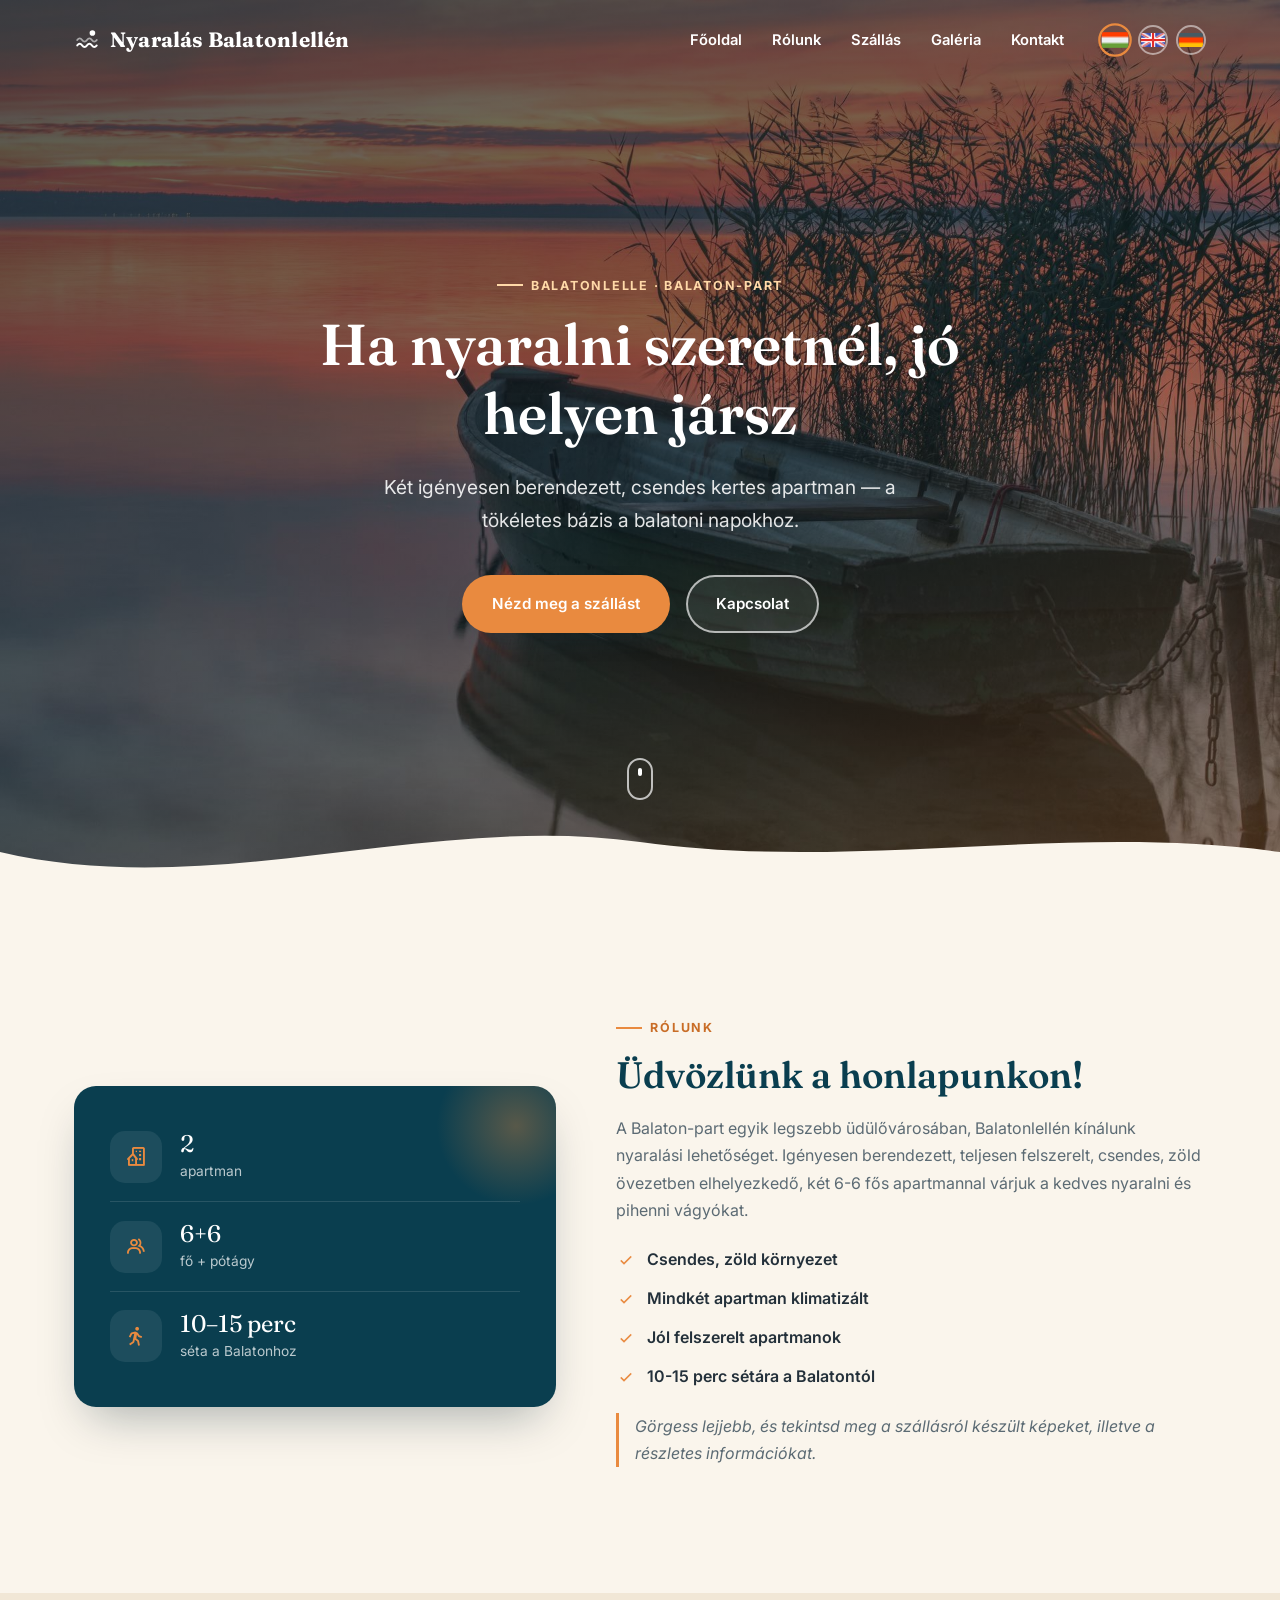
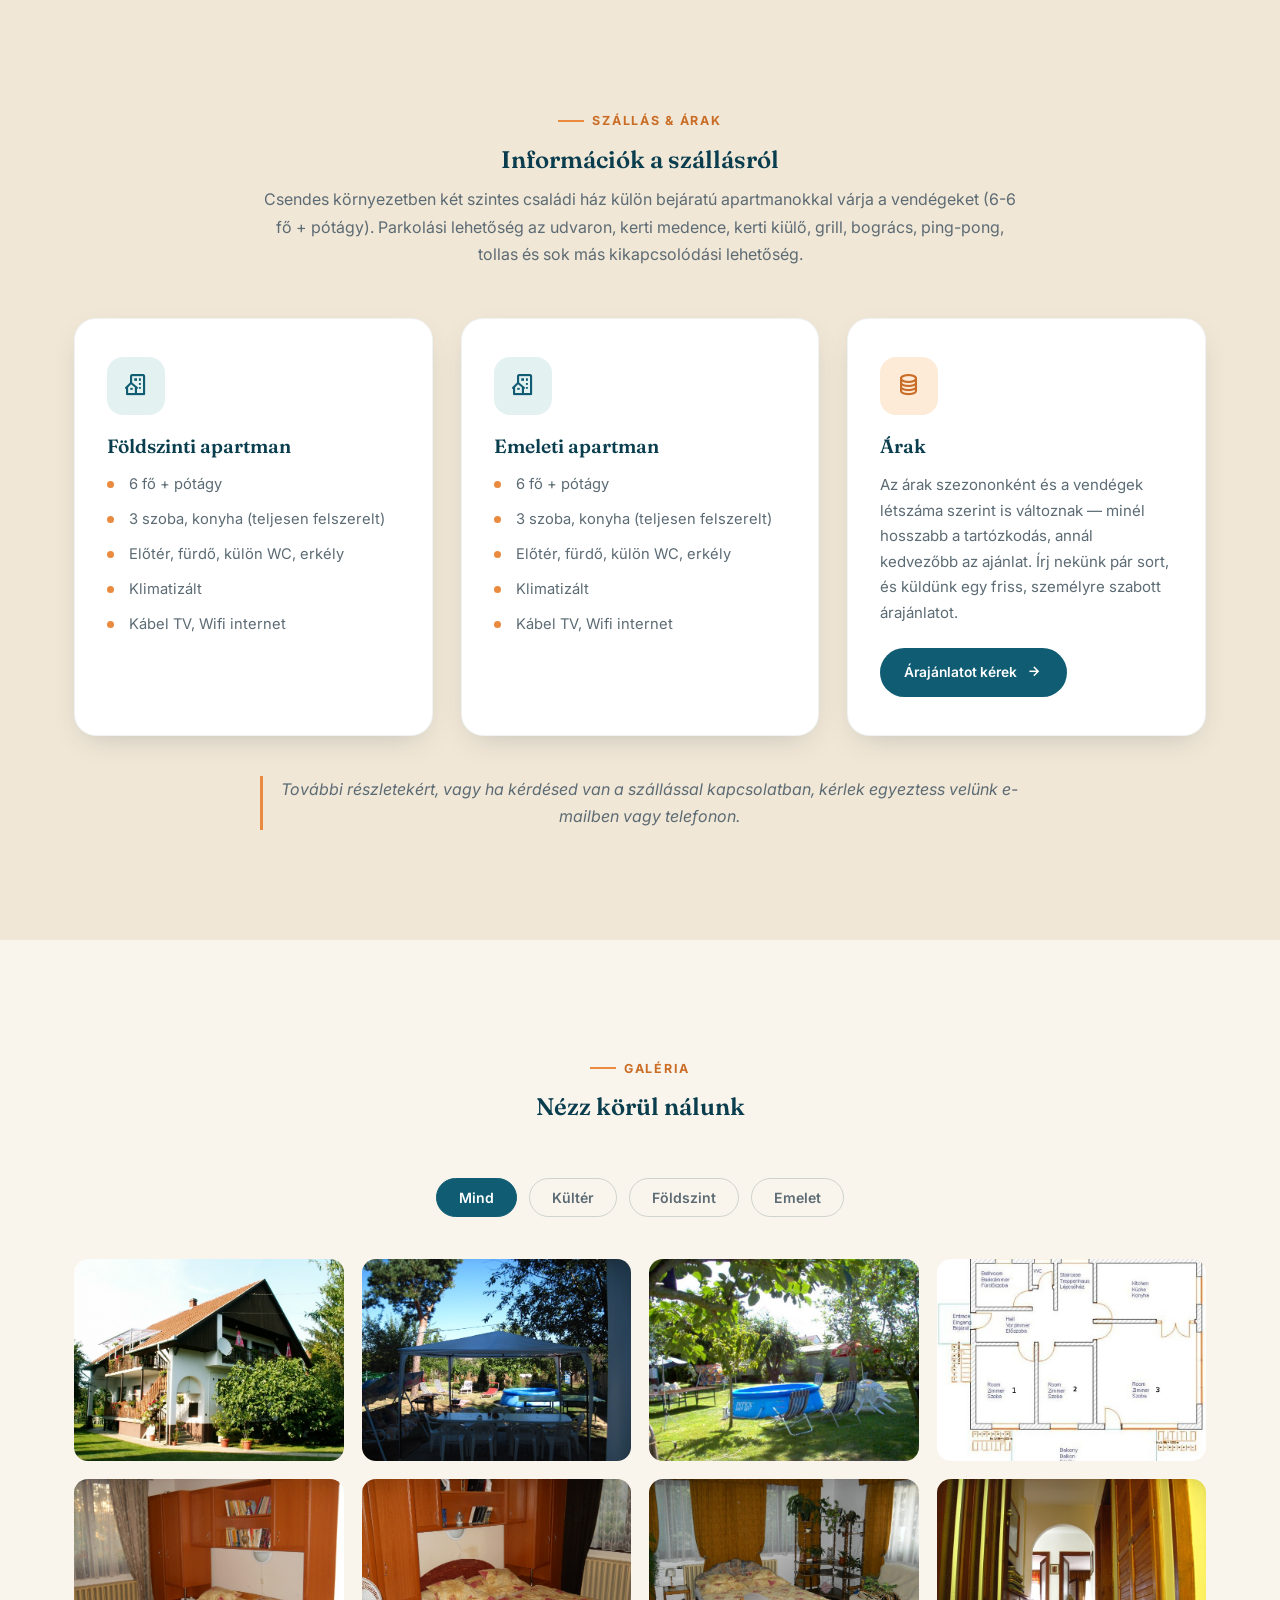
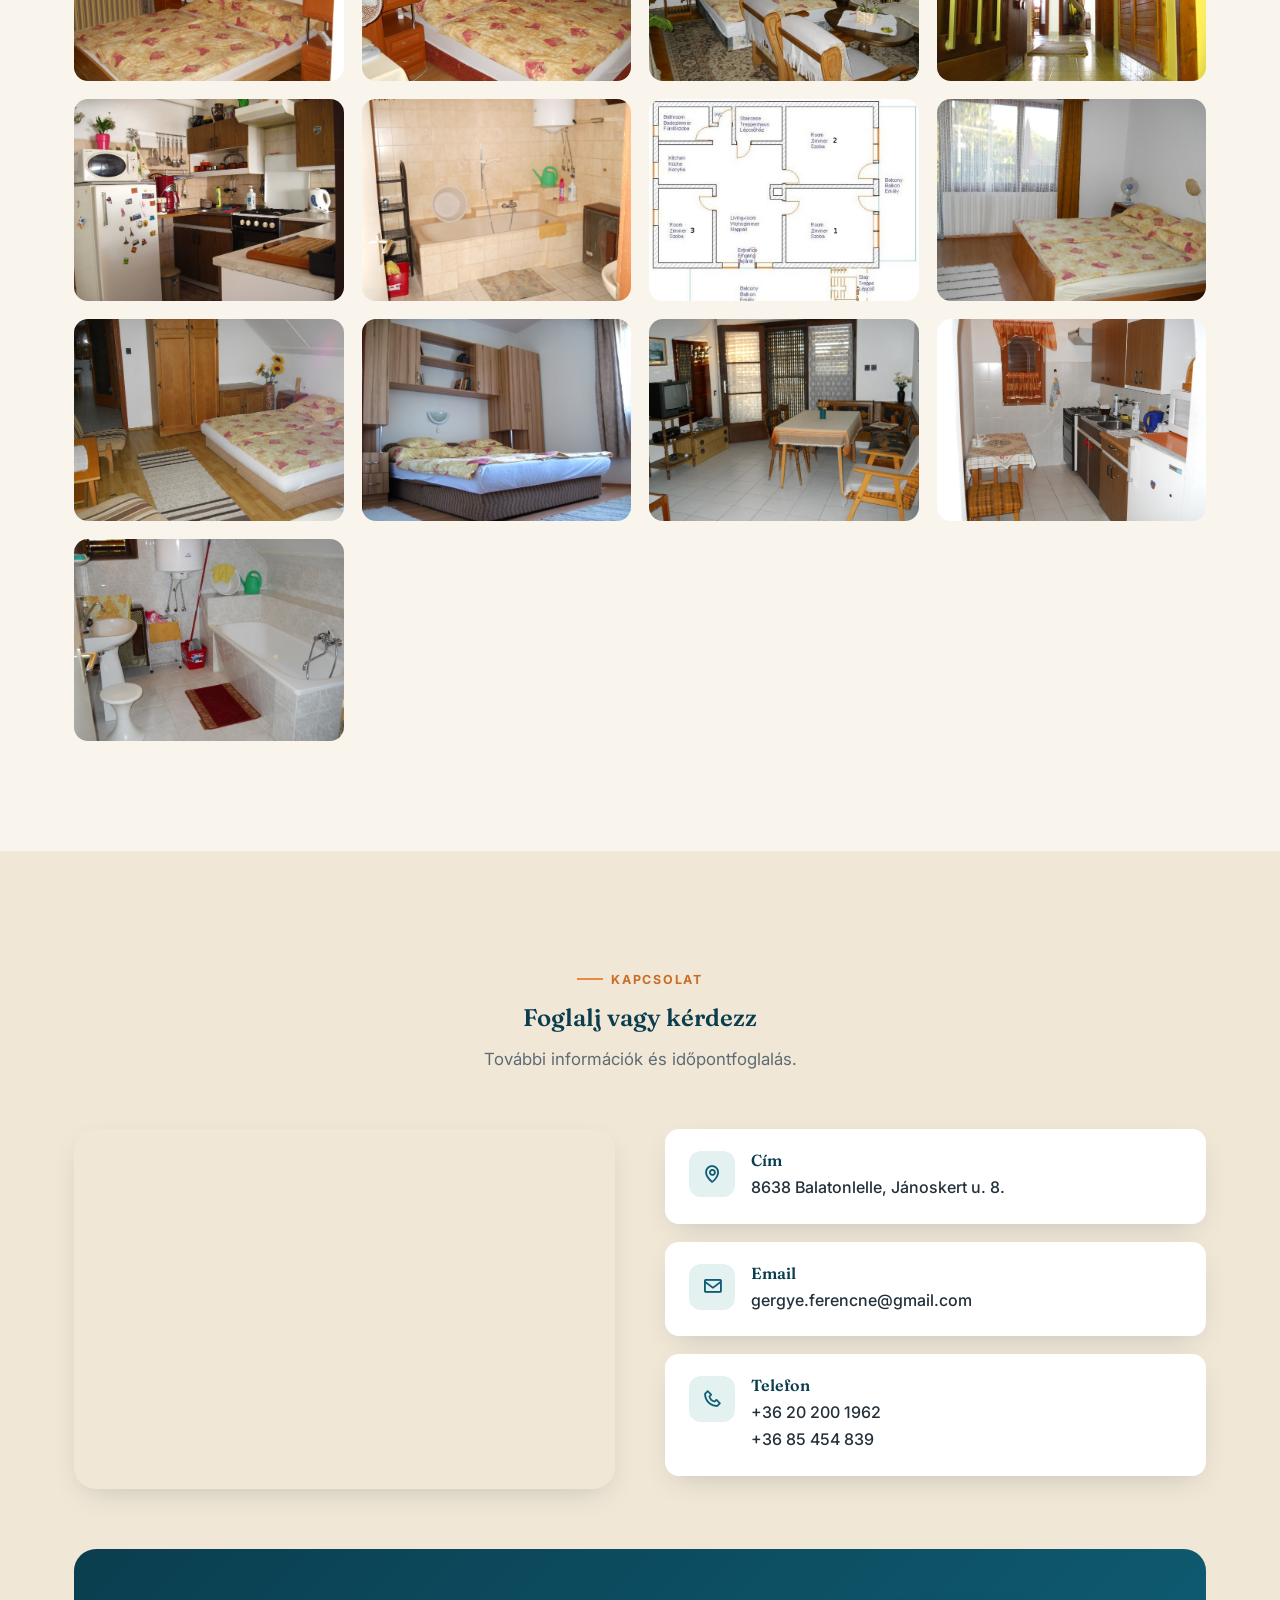
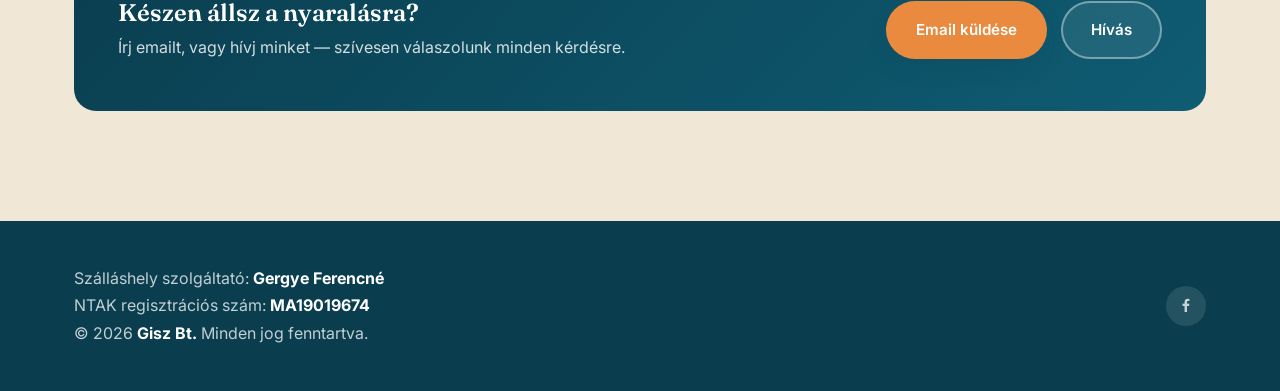
==== commit 25c5da8e: "seo" ====
--- a/index.html
+++ b/index.html
@@ -5,17 +5,44 @@
     <meta charset="utf-8">
     <meta content="width=device-width, initial-scale=1.0" name="viewport">
 
-    <title>Nyaralás Balatonlellén | Családbarát apartmanok</title>
-    <meta name="description" content="Kellemes, családbarát apartmanok Balatonlellen. Két különbejáratú apartman 3-3 szobával 6-6 főnek.">
-    <meta name="keywords" content="Apartman, Szállás, Balaton, Balatonlelle">
-    <meta property="og:title" content="Nyaralás Balatonlellén | Családbarát apartmanok">
-    <meta property="og:description" content="Kellemes, családbarát apartmanok Balatonlellen. Két különbejáratú apartman 3-3 szobával 6-6 főnek.">
+    <title>Apartman Balatonlellén | Klimatizált, családbarát szállás a Balatonnál</title>
+    <meta name="description" content="Klimatizált, családbarát apartmanok Balatonlellén, 10-15 perc sétára a Balatontól. Két különbejáratú, 6-6 fős apartman kertes udvarral, kerti medencével.">
+    <meta name="keywords" content="apartman Balatonlelle, szállás Balatonlelle, balatoni nyaralás, klimatizált apartman, családbarát szállás Balaton, Balaton déli part szállás">
+    <meta name="robots" content="index, follow">
+    <meta name="author" content="Gisz Bt.">
+    <meta name="theme-color" content="#0a3e4f">
+
+    <!-- Canonical + language alternates (hreflang) -->
+    <link rel="canonical" href="https://szabi84.github.io/holiday/index.html">
+    <link rel="alternate" hreflang="hu" href="https://szabi84.github.io/holiday/index.html">
+    <link rel="alternate" hreflang="en" href="https://szabi84.github.io/holiday/index_en.html">
+    <link rel="alternate" hreflang="de" href="https://szabi84.github.io/holiday/index_de.html">
+    <link rel="alternate" hreflang="x-default" href="https://szabi84.github.io/holiday/index.html">
+
+    <!-- Open Graph -->
+    <meta property="og:site_name" content="Nyaralás Balatonlellén">
+    <meta property="og:title" content="Apartman Balatonlellén | Klimatizált, családbarát szállás a Balatonnál">
+    <meta property="og:description" content="Klimatizált, családbarát apartmanok Balatonlellén, 10-15 perc sétára a Balatontól. Két különbejáratú, 6-6 fős apartman kertes udvarral, kerti medencével.">
     <meta property="og:type" content="website">
-    <meta property="og:image" content="assets/img/hero-bg.jpg">
+    <meta property="og:url" content="https://szabi84.github.io/holiday/index.html">
+    <meta property="og:image" content="https://szabi84.github.io/holiday/assets/img/og-image.jpg">
+    <meta property="og:image:width" content="1200">
+    <meta property="og:image:height" content="630">
+    <meta property="og:image:alt" content="Naplemente a Balatonon egy csónakkal">
+    <meta property="og:locale" content="hu_HU">
+    <meta property="og:locale:alternate" content="en_US">
+    <meta property="og:locale:alternate" content="de_DE">
+
+    <!-- Twitter Card -->
+    <meta name="twitter:card" content="summary_large_image">
+    <meta name="twitter:title" content="Apartman Balatonlellén | Klimatizált, családbarát szállás a Balatonnál">
+    <meta name="twitter:description" content="Klimatizált, családbarát apartmanok Balatonlellén, 10-15 perc sétára a Balatontól. Két különbejáratú, 6-6 fős apartman kertes udvarral, kerti medencével.">
+    <meta name="twitter:image" content="https://szabi84.github.io/holiday/assets/img/og-image.jpg">
 
     <link href="assets/img/favicon.ico" rel="icon">
     <link href="assets/img/favicon.ico" rel="apple-touch-icon">
 
+    <link rel="preload" as="image" href="assets/img/hero-bg.jpg" fetchpriority="high">
     <link rel="preconnect" href="https://fonts.googleapis.com">
     <link rel="preconnect" href="https://fonts.gstatic.com" crossorigin>
     <link href="https://fonts.googleapis.com/css2?family=Fraunces:opsz,wght@9..144,500;9..144,600;9..144,700&family=Inter:wght@400;500;600;700&display=swap" rel="stylesheet">
@@ -23,6 +50,8 @@
     <link href="assets/vendor/boxicons/css/boxicons.min.css" rel="stylesheet">
 
     <link href="assets/css/style.css" rel="stylesheet">
+
+    <script type="application/ld+json">{"@context": "https://schema.org", "@type": "LodgingBusiness", "name": "Nyaralás Balatonlellén", "description": "Klimatizált, családbarát apartmanok Balatonlellén, 10-15 perc sétára a Balatontól. Két különbejáratú, 6-6 fős apartman kertes udvarral, kerti medencével.", "url": "https://szabi84.github.io/holiday/index.html", "image": ["https://szabi84.github.io/holiday/assets/img/og-image.jpg", "https://szabi84.github.io/holiday/assets/img/hero-bg.jpg"], "telephone": "+36 20 200 1962", "email": "gergye.ferencne@gmail.com", "priceRange": "€€", "address": {"@type": "PostalAddress", "streetAddress": "Jánoskert u. 8.", "addressLocality": "Balatonlelle", "postalCode": "8638", "addressCountry": "HU"}, "geo": {"@type": "GeoCoordinates", "latitude": 46.77759, "longitude": 17.696441}, "sameAs": ["https://www.facebook.com/holiday.giszbt.hu"], "inLanguage": "hu", "amenityFeature": [{"@type": "LocationFeatureSpecification", "name": "Air conditioning", "value": true}, {"@type": "LocationFeatureSpecification", "name": "Free WiFi", "value": true}, {"@type": "LocationFeatureSpecification", "name": "Free parking", "value": true}, {"@type": "LocationFeatureSpecification", "name": "Swimming pool", "value": true}]}</script>
 </head>
 
 <body>
